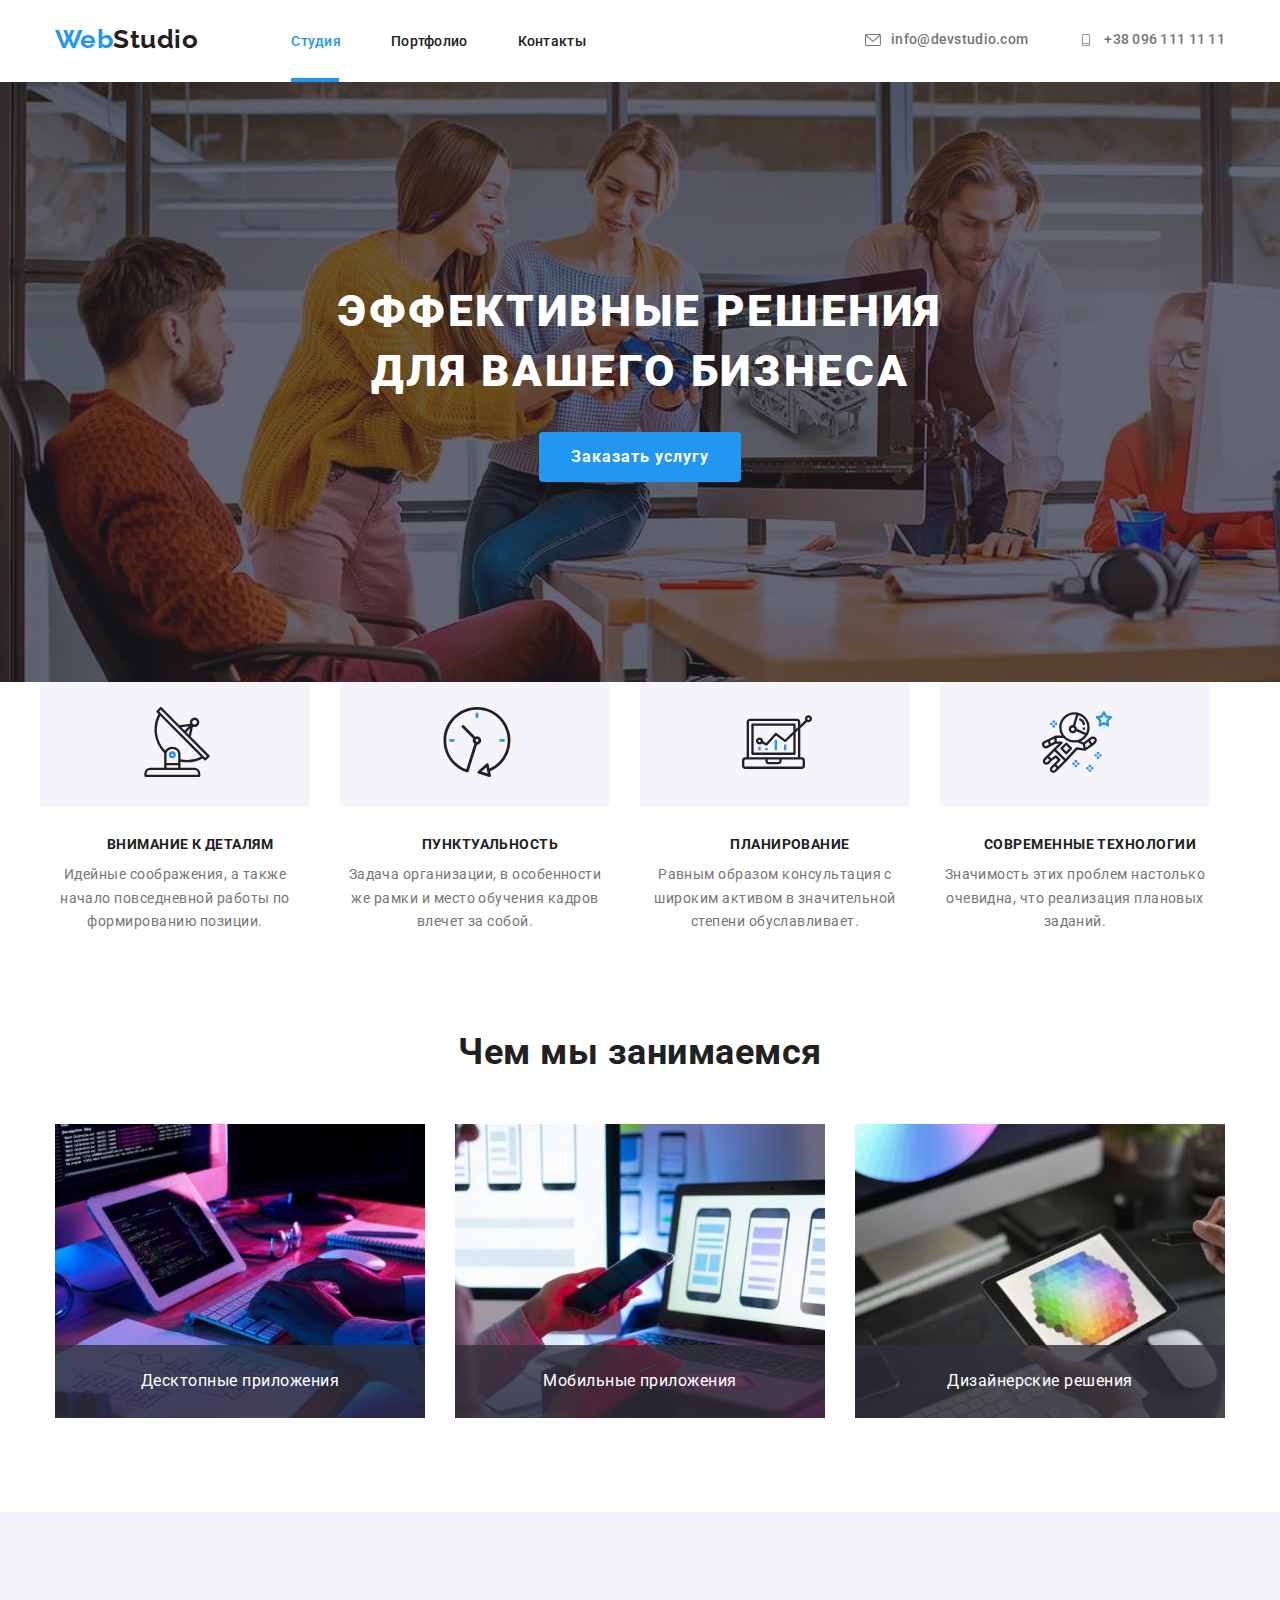
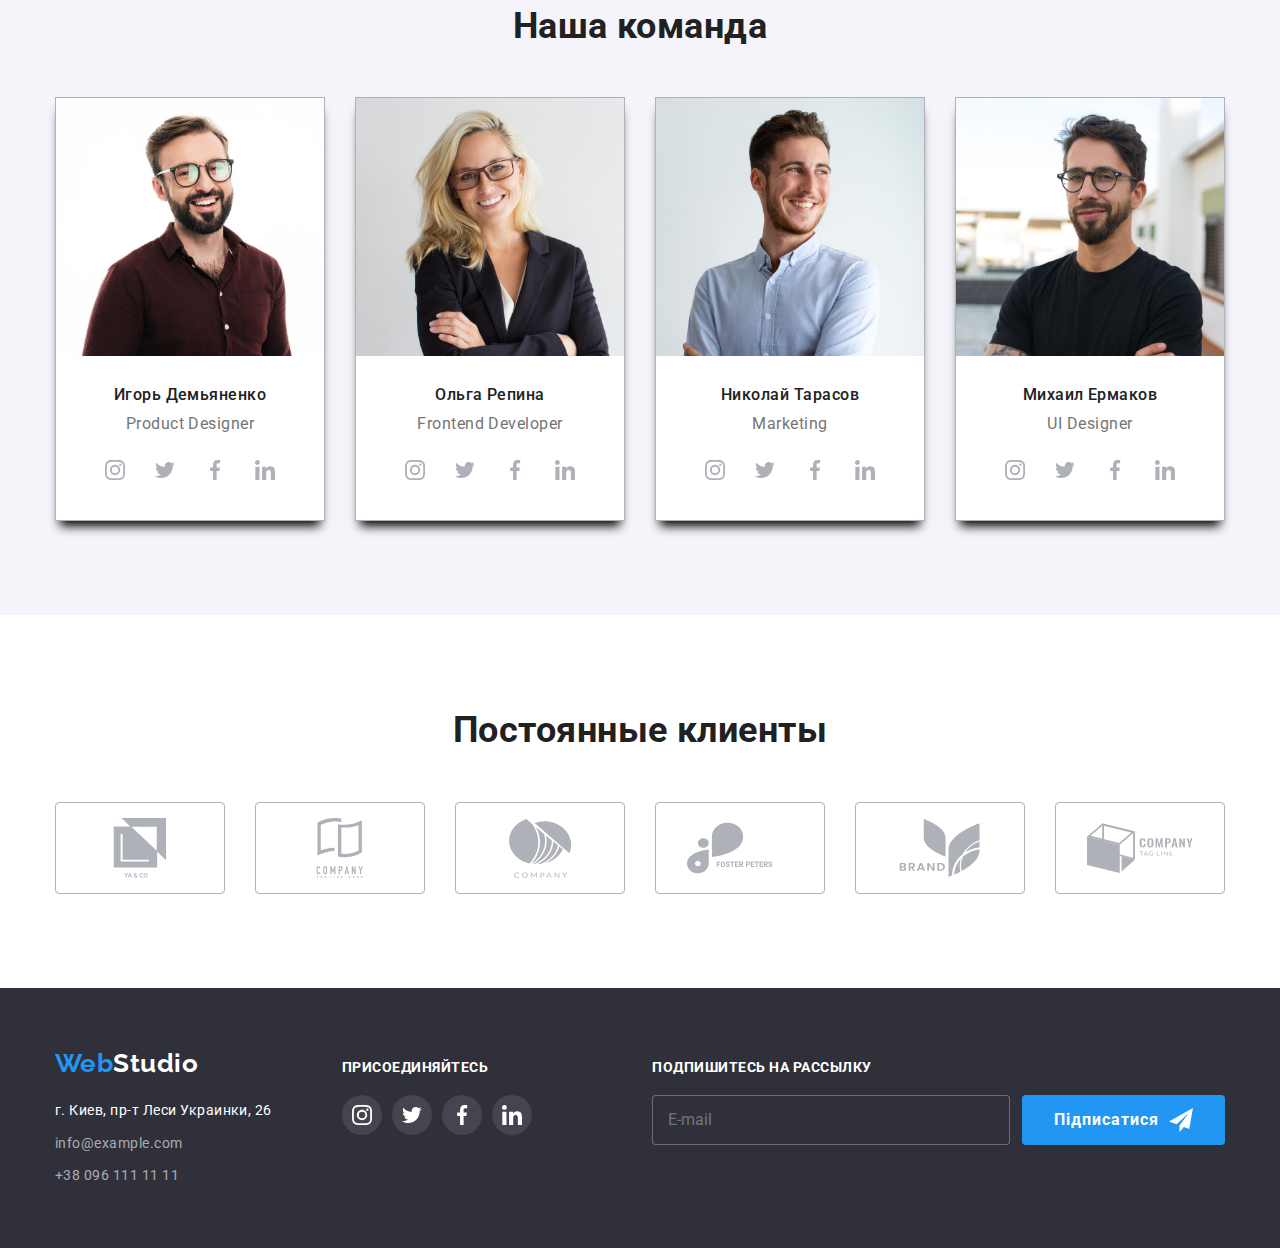
==== index.html @ fed815fc "fix" ====
<!DOCTYPE html>
<html lang="ru">
<head>
    <meta charset="UTF-8">
    <meta http-equiv="X-UA-Compatible" content="IE=edge">
    <meta name="viewport" content="width=device-width, initial-scale=1.0">
    <title>Document</title>
    <link rel="preconnect" href="https://fonts.gstatic.com" crossorigin>
    <link href="https://fonts.googleapis.com/css2?family=Raleway:wght@700&family=Roboto:wght@400;500;700;900&display=swap" rel="stylesheet"/>
    <link rel="stylesheet" href="link rel="preconnect href="https://fonts.googleapis.com">
    <link rel="stylesheet" href="https://cdnjs.cloudflare.com/ajax/libs/modern-normalize/1.1.0/modern-normalize.min.css">
    <link rel="stylesheet" href="./css/main.min.css">
</head>
<body>
 
   <header class="header">
    <div class="container">
<div class="header__nav">
    <nav class="header__main-nav">
        <div class="header__logo">
            <a class="logo" href="./index.html"><span class="web">Web</span>Studio</a>
        </div>   
    
            <ul class="site__nav">
                <li class="site__nav-linc"><a href="./index.html" class="linc curent">Студия</a></li>
                <li class="site__nav-linc"><a href="./portfolio.html" class="linc">Портфолио</a></li>
                <li class="site__nav-linc"><a href="" class="linc">Контакты</a></li>
            </ul>
        
     </nav>
            <ul class="contact">
                 <li class="contact__item"> <a class="contact__link" href="emailto:info@devstudio.com"><svg class="contact__icon" width="16" height="12"><use href="./images/symbol-defs.svg#icon-envelope"> </use></svg>info@devstudio.com </a></li>
                 <li> <a class="contact__link" href="tel:+380961111111"><svg class="contact__icon" width="16" height="12"><use href="./images/symbol-defs.svg#icon-phone"> </use></svg> +38 096 111 11 11</a></li>
                 
            </ul>
        
</div>
</div>
    </header>
 

    <main>
        
            <section class="section__hero">
     <div class="container">

     <div class="hero__block">
        <h1 class="hero__title">Эффективные решения для вашего бизнеса</h1>
        <button data-modal-open class="button-primary" type="button">Заказать услугу</button>
     </div>
     </div>
            </section>
    
    
            <section class="qualities ">
            
         <div class="container">
            <h2 class="visually__hidden">наши качества</h2>
            <ul class="feature">
                <li>
                    <div class="icon__qualitis" ><svg class="qualiti__icon" width="70" height="70"><use href="./images/symbol-defs.svg#icon-antenna" ></use></svg></div>
                    <h3 class="title">Внимание к деталям</h3>
                    <p class="description">Идейные соображения, а также начало повседневной работы по формированию позиции.</p>
                </li>
                <li>
                    <div class="icon__qualitis"><svg class="qualiti__con" width="70" height="70"><use href="./images/symbol-defs.svg#icon-clock" ></use></svg></div>
                    <h3 class="title">Пунктуальность</h3>
                    <p class="description">Задача организации, в особенности же рамки и место обучения кадров влечет за собой.</p>
                </li>
                <li>
                    <div class="icon__qualitis"><svg class="qualiti__con" width="70" height="70"><use href="./images/symbol-defs.svg#icon-diagram" ></use></svg></div>
                    <h3 class="title">Планирование</h3>
                    <p class="description">Равным образом консультация с широким активом в значительной степени обуславливает.</p>
                </li>
                <li>
                    <div class="icon__qualitis"><svg class="qualiti__con" width="70" height="70"><use href="./images/symbol-defs.svg#icon-astronaut" ></use></svg></div>
                    <h3 class="title">Современные технологии</h3>
                    <p class="description">Значимость этих проблем настолько очевидна, что реализация плановых заданий.</p>
                </li>
            </ul>
        </div>
        </section>
     

     
            <section class="section">
        <div class="container">
            <h2 class="section__title">Чем мы занимаемся</h2>
            <ul class="images">
                <li class="img__work">
                    <img src="./images/img1.jpg" alt="ноутбук на столе" width="370">
                    <div class="img__text">
                        <p>Десктопные приложения</p>
                    </div>
                </li>
                <li class="img__work">
                    <img src="./images/img2.jpg" alt="смартфон в руке" width="370">
                    <div class="img__text">
                        <p>Мобильные приложения</p>
                    </div>
                </li>
                <li class="img__work">
                    <img src="./images/img3.jpg" alt="планшет в руке" width="370">
                    <div class="img__text">
                        <p>Дизайнерские решения</p>
                    </div>
                </li>
                
            </ul>
        </div>
        </section>
     
     
        <section class="section-team">
        <div class="container">
        
            <h2 class="section__title">Наша команда</h2>
        
            <ul class="comand">
                <li class="comand-bloc">
                    <img class="comand-teem" src="./images/img4.jpg" alt="команда" width="270">
                <div class="comand-cards">
                    <h3 class="comand-name">Игорь Демьяненко</h3>
                    <p class="profession">Product Designer</p>
                    <ul class="soc-list">
                        <li class="soc-item"><a class="soc-link" href=""><svg class="icons" width="20" height="20"><use href="./images/symbol-defs.svg#icon-instagram"></use></svg></a></li>
                        <li class="soc-item"><a class="soc-link" href=""><svg class="icons"width="20" height="20"><use href="./images/symbol-defs.svg#icon-twitter"></use></svg></a></li>
                        <li class="soc-item"><a class="soc-link" href=""><svg class="icons" width="20" height="20"><use href="./images/symbol-defs.svg#icon-facebook"></use></svg></a></li>
                        <li class="soc-item"><a class="soc-link" href=""><svg class="icons"width="20" height="20"><use href="./images/symbol-defs.svg#icon-linkedin"></use></svg></a></li>
                    </ul>
                </div>
                </li>
                <li class="comand-bloc">
                    <img class="comand-teem" src="./images/img5.jpg" alt="команда" width="270">
                 <div class="comand-cards">
                    <h3 class="comand-name">Ольга Репина</h3>
                    <p class="profession">Frontend Developer</p>
                    <ul class="soc-list">
                        <li class="soc-item"><a class="soc-link" href=""><svg class="icons" width="20" height="20"><use href="./images/symbol-defs.svg#icon-instagram"></use></svg></a></li>
                        <li class="soc-item"><a class="soc-link" href=""><svg class="icons"width="20" height="20"><use href="./images/symbol-defs.svg#icon-twitter"></use></svg></a></li>
                        <li class="soc-item"><a class="soc-link" href=""><svg class="icons" width="20" height="20"><use href="./images/symbol-defs.svg#icon-facebook"></use></svg></a></li>
                        <li class="soc-item"><a class="soc-link" href=""><svg class="icons"width="20" height="20"><use href="./images/symbol-defs.svg#icon-linkedin"></use></svg></a></li>
                    </ul>
                </div>
                </li>
                <li class="comand-bloc">
                    <img class="comand-teem" src="./images/img6.jpg" alt="команда" width="270">
                <div class="comand-cards">
                    <h3 class="comand-name">Николай Тарасов</h3>
                    <p class="profession">Marketing</p>
                    <ul class="soc-list">
                        <li class="soc-item"><a class="soc-link" href=""><svg class="icons" width="20" height="20"><use href="./images/symbol-defs.svg#icon-instagram"></use></svg></a></li>
                        <li class="soc-item"><a class="soc-link" href=""><svg class="icons"width="20" height="20"><use href="./images/symbol-defs.svg#icon-twitter"></use></svg></a></li>
                        <li class="soc-item"><a class="soc-link" href=""><svg class="icons" width="20" height="20"><use href="./images/symbol-defs.svg#icon-facebook"></use></svg></a></li>
                        <li class="soc-item"><a class="soc-link" href=""><svg class="icons"width="20" height="20"><use href="./images/symbol-defs.svg#icon-linkedin"></use></svg></a></li>
                    </ul>
                </div>
                </li>
                <li class="comand-bloc">
                    <img class="comand-teem" src="./images/img7.jpg" alt="команда" width="270">
                    <div class="comand-cards">
                    <h3 class="comand-name">Михаил Ермаков</h3>
                    <p class="profession">UI Designer</p>
                    <ul class="soc-list">
                        <li class="soc-item"><a class="soc-link" href=""><svg class="icons" width="20" height="20"><use href="./images/symbol-defs.svg#icon-instagram"></use></svg></a></li>
                        <li class="soc-item"><a class="soc-link" href=""><svg class="icons"width="20" height="20"><use href="./images/symbol-defs.svg#icon-twitter"></use></svg></a></li>
                        <li class="soc-item"><a class="soc-link" href=""><svg class="icons" width="20" height="20"><use href="./images/symbol-defs.svg#icon-facebook"></use></svg></a></li>
                        <li class="soc-item"><a class="soc-link" href=""><svg class="icons"width="20" height="20"><use href="./images/symbol-defs.svg#icon-linkedin"></use></svg></a></li>
                    </ul>
                </div>
                </li>
            </ul>
           
        </div>
        </section>
        <section class="group-section">
            <div class="container">
            <h2 class="section__title">Постоянные клиенты</h2>
            <ul class="group-list">
                <li class="group-item"><a class="group-link" href=""><svg class="group" width="106" height="60"><use href="./images/symbol-defs.svg#icon-group-1"></use></svg></a></li>
                <li class="group-item"><a class="group-link" href=""><svg class="group" width="106" height="60"><use href="./images/symbol-defs.svg#icon-group-2"></use></svg></a></li>
                <li class="group-item"><a class="group-link" href=""><svg class="group" width="106" height="60"><use href="./images/symbol-defs.svg#icon-group-3"></use></svg></a></li>
                <li class="group-item"><a class="group-link" href=""><svg class="group" width="106" height="60"><use href="./images/symbol-defs.svg#icon-group-4"></use></svg></a></li>
                <li class="group-item"><a class="group-link" href=""><svg class="group" width="106" height="60"><use href="./images/symbol-defs.svg#icon-group-5"></use></svg></a></li>
                <li class="group-item"><a class="group-link" href=""><svg class="group" width="106" height="60"><use href="./images/symbol-defs.svg#icon-group-6"></use></svg></a></li>
            </ul>
            </div>
        </section>
   
    </main>
     
    <footer class="footer">
        <div class="container-futer container">
           <div class="ftr-cont">
            <div class="footer-content">
                <a class="logo-footer" href="./index.html"><span class="web">Web</span>Studio</a>
            </div>
                <address>
                    <ul class="address">
                      <li><a class="location" href="https://bit.ly/3pXMvUd" target="_blank" rel="noopener noreferrer">г. Киев, пр-т
                          Леси Украинки, 26</a> </li>
                      <li><a class="link" href="mailto:info@devstudio.com">info@example.com</a> </li>
                      <li><a class="contact-num" href="tel:+380961111111">+38 096 111 11 11</a> </li>
                    </ul>
                </address>
            </div>
            
        <div class="footer-icons">
            <p class="ftr-title">присоединяйтесь</p>
                <ul class="soc-list-ftr">
                    <li class="soc-item"><a class="soc-link-ftr" href=""><svg class="icons-footer" width="20" height="20"><use href="./images/symbol-defs.svg#icon-instagram"></use></svg></a></li>
                    <li class="soc-item"><a class="soc-link-ftr" href=""><svg class="icons-footer"width="20" height="20"><use href="./images/symbol-defs.svg#icon-twitter"></use></svg></a></li>
                    <li class="soc-item"><a class="soc-link-ftr" href=""><svg class="icons-footer" width="20" height="20"><use href="./images/symbol-defs.svg#icon-facebook"></use></svg></a></li>
                    <li class="soc-item"><a class="soc-link-ftr" href=""><svg class="icons-footer"width="20" height="20"><use href="./images/symbol-defs.svg#icon-linkedin"></use></svg></a></li>
                </ul>
            </div>
            <div class="sub-container">
                <p class="sub-text">Подпишитесь на рассылку</p>
                <form class="subscribe-form">
                  <input 
                    type="email"
                    name="subscribe-email"
                    placeholder="E-mail"
                    class="subscribe-input"
                  />
                  <button type="submit" class="button-primary">
                    Підписатися
                    <svg class="subscribe-icon" width="24" height="24">
                      <use href="./images/symbol-defs.svg#icon-send"></use>
                    </svg>
                  </button>
                </form>
              </div>
        </div>
    </footer>
    
    <div class="backdrop is-hidden" data-modal>
        <div class="modal">
            <button class="button-modal" type="button" data-modal-close ><svg class="close-svg">
                <use href="./images/symbol-defs.svg#icon-close"></use>
            </svg></button>
            <h2 class="modal-title">Оставьте свои данные, мы вам перезвоним</h2>
        <form class="form">
            <div class="form-wrapers">
          <label class="form-label">
            <span class="form-text">Имя</span>

            <span class="form-icon-wrap">
              <input type="text" name="name" class="form-input" />
              <svg class="form-icon" width="18" height="18">
                <use href="./images/symbol-defs.svg#icon-person"></use>
              </svg>
            </span>
          </label>

          <label class="form-label">
            <span class="form-text">Телефон</span>

            <span class="form-icon-wrap">
              <input type="tel" name="tel" class="form-input" />
              <svg class="form-icon" width="18" height="18">
                <use href="./images/symbol-defs.svg#icon-phone-black"></use>
              </svg>
            </span>
          </label>

          <label class="form-label">
            <span class="form-text">Почта</span>

            <span class="form-icon-wrap">
              <input type="email" name="mail" class="form-input" />
              <svg class="form-icon" width="18" height="18">
                <use href="./images/symbol-defs.svg#icon-email-black"></use>
              </svg>
            </span>
          </label>

          <label class="form-label">
            <span class="form-text">Комментарий</span>
            <textarea
              name="coment"
              id="coment"
              rows="10"
              class="form-input form-textarea"
              placeholder="Введите текст"
            ></textarea>
          </label>
        </div>
          
            <label class="form-label-checkbox">
             <input type="checkbox" class="visually__hidden form-check-input"/>
           <span class="form-checkbox">
             <svg class="form-checkbox-icon" width="13" height="10">
             <use href="./images/symbol-defs.svg#icon-check"></use>
           </svg></span>
           <span class="check-text">Соглашаюсь с рассылкой и принимаю <a class="form-link" href="">Условия договора</a></span>
         </label>
          
 

          <button type="submit" class="button-primary">
            Отправить
          </button>
        </form>
        </div>
     </div>

    <script src="./js/modal.js"></script>
</body>

</html>
---- css/main.min.css ----
:root{--primary-text-color: #212121;--title-text-color: #757575;--accent-color: #2196F3;--hero-title-color: #ffffff;--background-hero-color: #2F303A;--transition: 250ms cubic-bezier(0.4, 0, 0.2, 1);--from-modal-color: rgba(33, 150, 243, 1)}.visually__hidden{position:absolute;width:1px;height:1px;margin:-1px;border:0;padding:0;white-space:normal;clip-path:inset(100%);clip:rect(0 0 0 0);overflow:hidden}h1,h2,h3,h4,p,ul{margin:0px;padding-left:0px}ul{list-style:none}a{text-decoration:none}img{display:block;max-width:100%;height:auto}.p{font-size:16px;line-height:1.9}.container{width:100%;padding-left:15px;padding-right:15px;margin:0 auto}@media screen and (min-width: 480px){.container{width:480px}}@media screen and (min-width: 768px){.container{width:768px}}@media screen and (min-width: 1200px){.container{width:1200px}}body{background-color:var(--hero-title-color);color:var(--title-text-color);font-family:"Roboto",sans-serif;font-style:normal;font-weight:400;letter-spacing:0.03em}.section{padding-bottom:60px;padding-top:60px}@media (min-width: 1200px){.section{padding-bottom:94px;padding-top:94px}}.section__title{text-align:center;margin-left:auto;margin-right:auto;margin-bottom:50px;color:var(--primary-text-color);font-weight:700;font-size:36px;line-height:1.16;text-align:center}.button{cursor:pointer;color:var(--primary-text-color);background-color:var(--accent-color);font-family:"Roboto",sans-serif;font-style:normal}.button-primary{margin-left:auto;margin-right:auto;display:flex;align-items:center;justify-content:center;border-radius:4px;padding:10px 32px;border:none;min-width:200px;color:var(--hero-title-color);background-color:var(--accent-color);cursor:pointer;font-family:inherit;font-style:normal;font-weight:700;font-size:16px;line-height:1.9;letter-spacing:0.06em;transition:background-color,var(--transition)}.button-primary:hover,.button-primary:focus{background-color:#188CE8}.btn-portfolio{cursor:pointer;font-family:inherit;font-style:normal;font-weight:500;font-size:16px;line-height:1.6;padding:6px 22px;transition-property:color, background-color, box-shadow;transition-duration:250ms;transition-timing-function:cubic-bezier(0.4, 0, 0.2, 1)}.btn-portfolio:hover,.btn-portfolio:focus{color:var(--hero-title-color);background-color:var(--accent-color);box-shadow:0px 3px 1px rgba(0,0,0,0.1),0px 1px 2px rgba(0,0,0,0.08),0px 2px 2px rgba(0,0,0,0.12);border-radius:4px}.modal{max-width:528px;min-height:581px;width:100%;left:50%;top:50%;position:absolute;background-color:var(--hero-title-color);transform:translate(-50%, -50%);transition:transform 500ms linear;border-radius:4px;box-shadow:rgba(0,0,0,0.1)}.backdrop.is-hidden .modal{transform:translate(-50%, -50%) scale(0) rotate(45deg)}.button-modal{position:absolute;right:8px;top:8px;border-radius:50% 50%;border-color:rgba(0,0,0,0.1);background-color:transparent;display:flex;align-items:center;justify-content:center;width:30px;height:30px;transition:fill var(--transition);cursor:pointer}.modal-title{text-align:center;color:var(--primary-text-color);font-weight:700;font-size:20px;line-height:1.15;text-align:center;letter-spacing:0.03em;margin-left:40px;margin-right:40px;margin-bottom:12px;padding-top:40px}.backdrop{width:100%;height:100%;position:fixed;background-color:rgba(0,0,0,0.2);z-index:999;opacity:1;top:0;left:0;transition:opacity 500ms linear,visibility 500ms linear}.is-hidden{opacity:0;visibility:hidden;pointer-events:none}.close-svg{width:18px;height:18px;cursor:pointer;transition:fill var(--transition)}.button-modal:hover .close-svg,.button-modal:focus .close-svg{fill:var(--accent-color)}.header__nav{display:none}@media screen and (min-width: 768px){.header__nav{display:flex;justify-content:space-between}}.header__main-nav,.header__logo{display:flex}.web{color:var(--accent-color);font-family:Raleway, sans-serif;font-weight:700;font-size:26px;line-height:1.19;margin-top:24px}.logo{margin-right:93px;padding-top:24px;padding-bottom:25px;color:var(--primary-text-color);font-family:Raleway, sans-serif;font-weight:700;font-size:26px;line-height:1.19;transition:color,var(--transition)}.logo:hover{color:var(--accent-color)}.site__nav .linc{color:var(--primary-text-color);font-weight:500;font-size:14px;line-height:1.14;letter-spacing:0.02em;transition:color,var(--transition)}.site__nav .linc:hover,.site__nav .linc:focus{color:var(--accent-color)}.site__nav{display:flex;padding:0}.site__nav-linc{margin-right:50px;padding-bottom:32px;padding-top:32px;position:relative}.site__nav .linc.curent{color:var(--accent-color)}.link{margin-bottom:9px;display:block;transition:color,var(--transition)}.linc.portfolio::after{content:"";display:block;position:absolute;background-color:var(--accent-color);width:78px;height:4px;margin-top:28px}.linc.curent::after{content:"";display:block;position:absolute;background-color:var(--accent-color);width:48px;height:4px;margin-top:28px}.contact{display:flex;padding-top:32px;padding-bottom:32px}.contact__item{margin-right:50px}.contact__icon{margin-right:10px;fill:var(--title-text-color);transition:fill,var(--transition)}.contact__link:hover .contact__icon{fill:var(--accent-color)}.contact__link:focus .contact__icon{fill:var(--accent-color)}.contact__link{display:flex;align-items:center;color:var(--title-text-color);font-weight:500;font-size:14px;line-height:1.14;letter-spacing:0.02em;transition:color,var(--transition)}.contact__link:hover,.contact__link:focus{color:var(--accent-color)}.contact-num{display:block;transition:color,var(--transition)}.link,.contact-num{color:rgba(255,255,255,0.6);font-style:normal}.link:hover,.contact-num:hover{color:var(--accent-color)}.link:focus,.contact-num:focus{color:var(--accent-color)}address{font-size:14px;line-height:1.7}.location{margin-bottom:9px;display:block;color:var(--hero-title-color);font-family:"Roboto",sans-serif;font-style:normal}footer{background-color:var(--background-hero-color);padding-top:60px;padding-bottom:60px;margin:0 auto}.logo-footer{color:var(--hero-title-color);font-family:Raleway, sans-serif;font-weight:700;font-size:26px;line-height:1.19}.icons-footer{fill:var(--hero-title-color)}.footer-content{display:block;padding-bottom:20px}.ftr-title{text-transform:uppercase;font-weight:700;color:var(--hero-title-color);font-size:14px;text-align:initial}.footer-icons{text-align:center}.ftr-cont{margin-right:70px}.container-futer{display:flex;align-items:baseline}.soc-list-ftr{display:flex;justify-self:auto;justify-content:center;align-items:center;padding-top:20px}.soc-item:not(:last-child){margin-right:10px}.soc-link-ftr{width:40px;height:40px;display:flex;justify-self:auto;justify-content:center;align-items:center;border-radius:50% 50%;background-color:rgba(255,255,255,0.1);transition:background-color,var(--transition)}.soc-link-ftr:hover,.soc-link-ftr:focus{background-color:#2196F3}.address{display:contents}.icons-footer{fill:var(--hero-title-color);transition:fill,var(--transition)}.icons-footer:hover{fill:var(--hero-title-color)}.soc-link-ftr:hover .icons-footer,.soc-link-ftr:focus .icons-footer{fill:var(--hero-title-color)}.portfolio-wraper{position:relative;overflow:hidden}.portfolio-text{position:absolute;top:0;left:0;width:100%;height:100%;color:var(--hero-title-color);background-color:rgba(33,150,243,0.9);transform:translateY(100%);transition:transform var(--transition);padding:63px 24px;font-size:18px;line-height:1.7;letter-spacing:0.06em}.portfolio-link:hover .portfolio-text,.portfolio-link:focus .portfolio-text{transform:translateY(0)}.header__portfolio{border-bottom:solid #ECECEC}.img-portfolio{display:block}.card-text{padding:20px 24px;border:1px solid #ECECEC}.title-portfolio{margin-bottom:4px;color:var(--primary-text-color);font-weight:700;font-size:18px;line-height:2;letter-spacing:0.06em}.portfolio-link{display:block;transition:box-shadow var(--transition)}.portfolio-link:hover,.portfolio-link:focus{box-shadow:0px 1px 1px rgba(0,0,0,0.12),0px 4px 4px rgba(0,0,0,0.06),1px 4px 6px rgba(0,0,0,0.16)}.title-work{line-height:1.9;color:var(--title-text-color);font-family:Roboto, sans-serif;font-style:normal;font-weight:400;letter-spacing:0.03em}.section-filters{padding-top:100px;padding-bottom:94px}.ftr-content{flex-basis:calc((100% - 90px) / 3);margin-left:30px;margin-bottom:30px}.filters-content{display:flex;flex-wrap:wrap;padding-left:0;margin-right:-30px;margin-right:-30px}.filters{display:flex;justify-content:center;margin-bottom:56px}.filters>li:not(:last-child){margin-right:6px}.group-list{display:flex;justify-self:auto;align-items:center;justify-content:center;padding-left:0px}.group-link{width:170px;height:92px;display:flex;border:1px solid #AFB1B8;border-radius:4px;align-items:center;justify-content:center;fill:#AFB1B8;transition:fill,var(--transition)}.group-link:hover,.group-link:focus{border-color:var(--accent-color);fill:var(--accent-color)}.group{width:106px;height:60px}.group-item:not(:last-child){margin-right:30px}.group-section{padding-top:95px;padding-bottom:94px}.sub-container{display:block;align-items:center;justify-content:center;margin-left:auto}.subscribe-icon{text-align:center;margin-left:10px;fill:var(--hero-title-color)}.subscribe-form{display:flex;align-items:center}.sub-text{text-transform:uppercase;font-weight:700;color:#ffffff;font-size:14px;margin-bottom:20px}.subscribe-input{padding-left:15px;padding-bottom:15px;padding-top:15px;width:358px;margin-right:12px;background-color:var(--background-hero-color);border:1px solid rgba(255,255,255,0.3);border-radius:4px;color:var(--hero-title-color)}.form-wrapers{margin-bottom:20px}.form{display:flex;flex-direction:column;margin-left:40px;margin-right:40px}.form-label-checkbox{display:flex;align-items:center;justify-content:center;margin-bottom:10px;font-size:14px;margin-bottom:30px}.form-label{display:flex;flex-direction:column;font-size:12px;line-height:1.16;letter-spacing:0.01em}.form-label:not(:last-child){margin-bottom:10px}.form-link{color:var(--accent-color);border-bottom:1px solid var(--accent-color)}.form-input{padding:12px;width:100%;border:1px solid var(--title-text-color);border-radius:4px;height:40px;transition:fill var(--transition)}.form-input:hover,.form-input:focus{border:1px solid var(--from-modal-color)}.form-text{margin-bottom:5px}.check-text{font-size:14px}.form-textarea{height:120px;resize:none}.form-textarea::placeholder{color:rgba(117,117,117,0.5)}.form-icon-wrap{position:relative}.form-checkbox{width:16px;height:15px;border:1px solid var(--title-text-color);margin-right:10px;display:flex;justify-content:center;align-items:center;border-radius:4px}.form-check-input:hover+.form-checkbox,.form-check-input:focus+.form-checkbox{border:1px solid var(--from-modal-color)}.form-check-input:checked+.form-checkbox{background-color:var(--from-modal-color);border:1px solid var(--from-modal-color)}.form-icon-wrap .form-input{padding-left:40px}.form-icon{position:absolute;left:10px;top:50%;transform:translateY(-50%);fill:#212121;transition:fill var(--transition)}.form-input:hover+.form-icon,.form-input:focus+.form-icon{fill:var(--from-modal-color)}.soc-list{display:flex;justify-self:auto;justify-content:center;align-items:center;padding:0px;padding:0px 0px 30px 0px;margin-top:16px}.soc-item:not(:last-child){margin-right:10px}.soc-link{width:40px;height:40px;display:flex;justify-self:auto;justify-content:center;align-items:center;border-radius:50% 50%;transition:background-color,var(--transition)}.soc-link:hover,.soc-link:focus{background-color:#2196F3}.icons{fill:#AFB1B8;transition:fill,var(--transition)}.icons:hover{fill:var(--hero-title-color)}.soc-link:hover .icons,.soc-link:focus .icons{fill:var(--hero-title-color)}.section-team{padding-top:94px;padding-bottom:94px;background-color:#F5F4FA;margin:0 auto}.comand-cards{padding-top:30px;background-color:#ffffff}.comand-bloc{border:1px solid #AFB1B8;box-shadow:0px 10px 10px -5px #000}.comand-bloc:not(:last-child){margin-right:30px}@media (min-width: 1200px){.comand{display:flex;justify-content:flex-start;padding:0}}.comand-name,.profession{text-align:center}.section__hero{padding-top:118px;padding-bottom:118px;background-color:var(--background-hero-color);background-image:linear-gradient(rgba(47,48,58,0.4), rgba(47,48,58,0.4)),url(../images/herofon-sm.jpg);background-repeat:no-repeat;background-size:cover}@media (min-width: 1200px){.section__hero{padding-top:200px;padding-bottom:200px;max-width:1600рх;margin:0 auto;background-image:linear-gradient(rgba(47,48,58,0.4), rgba(47,48,58,0.4)),url(../images/herofon.jpg)}}.hero__block{display:flow-root}.hero__title{display:block;margin-right:auto;margin-left:auto;max-width:360px;margin-bottom:30px;color:var(--hero-title-color);font-weight:900;font-size:26px;line-height:1.36;text-align:center;letter-spacing:0.06em;text-transform:uppercase}@media (min-width: 1200px){.hero__title{max-width:696px;font-size:44px}}.images{display:flex;justify-content:flex-start;padding:0;flex-wrap:wrap;margin-top:-30px;margin-left:-30px}.img__work{position:relative;flex-basis:calc(100% / 3 - 30px);margin-top:30px;margin-left:30px}.img__text{position:absolute;background-color:rgba(47,48,58,0.8);color:var(--hero-title-color);width:100%;text-align:center;padding-top:27px;padding-bottom:27px;bottom:0;left:0}.icon__qualitis{padding:25px 102px;background-color:#F5F4FA;max-width:270px;margin-bottom:30px;border-radius:4px}.title{margin-bottom:10px;color:var(--primary-text-color);font-weight:700;font-size:14px;line-height:1.14;text-transform:uppercase}.description{margin-right:30px;width:270px;height:75px;font-size:14px;line-height:1.7}.description:last-child{margin-right:0 px}@media (min-width: 768px){.feature{display:flex;justify-content:center}}@media (min-width: 480px){.feature{text-align:center}}.feature .title{color:var(--primary-text-color)}.comand-teem{display:block}.comand-name{margin-bottom:10px;color:var(--primary-text-color);font-weight:500;font-size:16px;line-height:1.18}.profession{font-size:16px;line-height:1.18}
/*# sourceMappingURL=main.min.css.map */
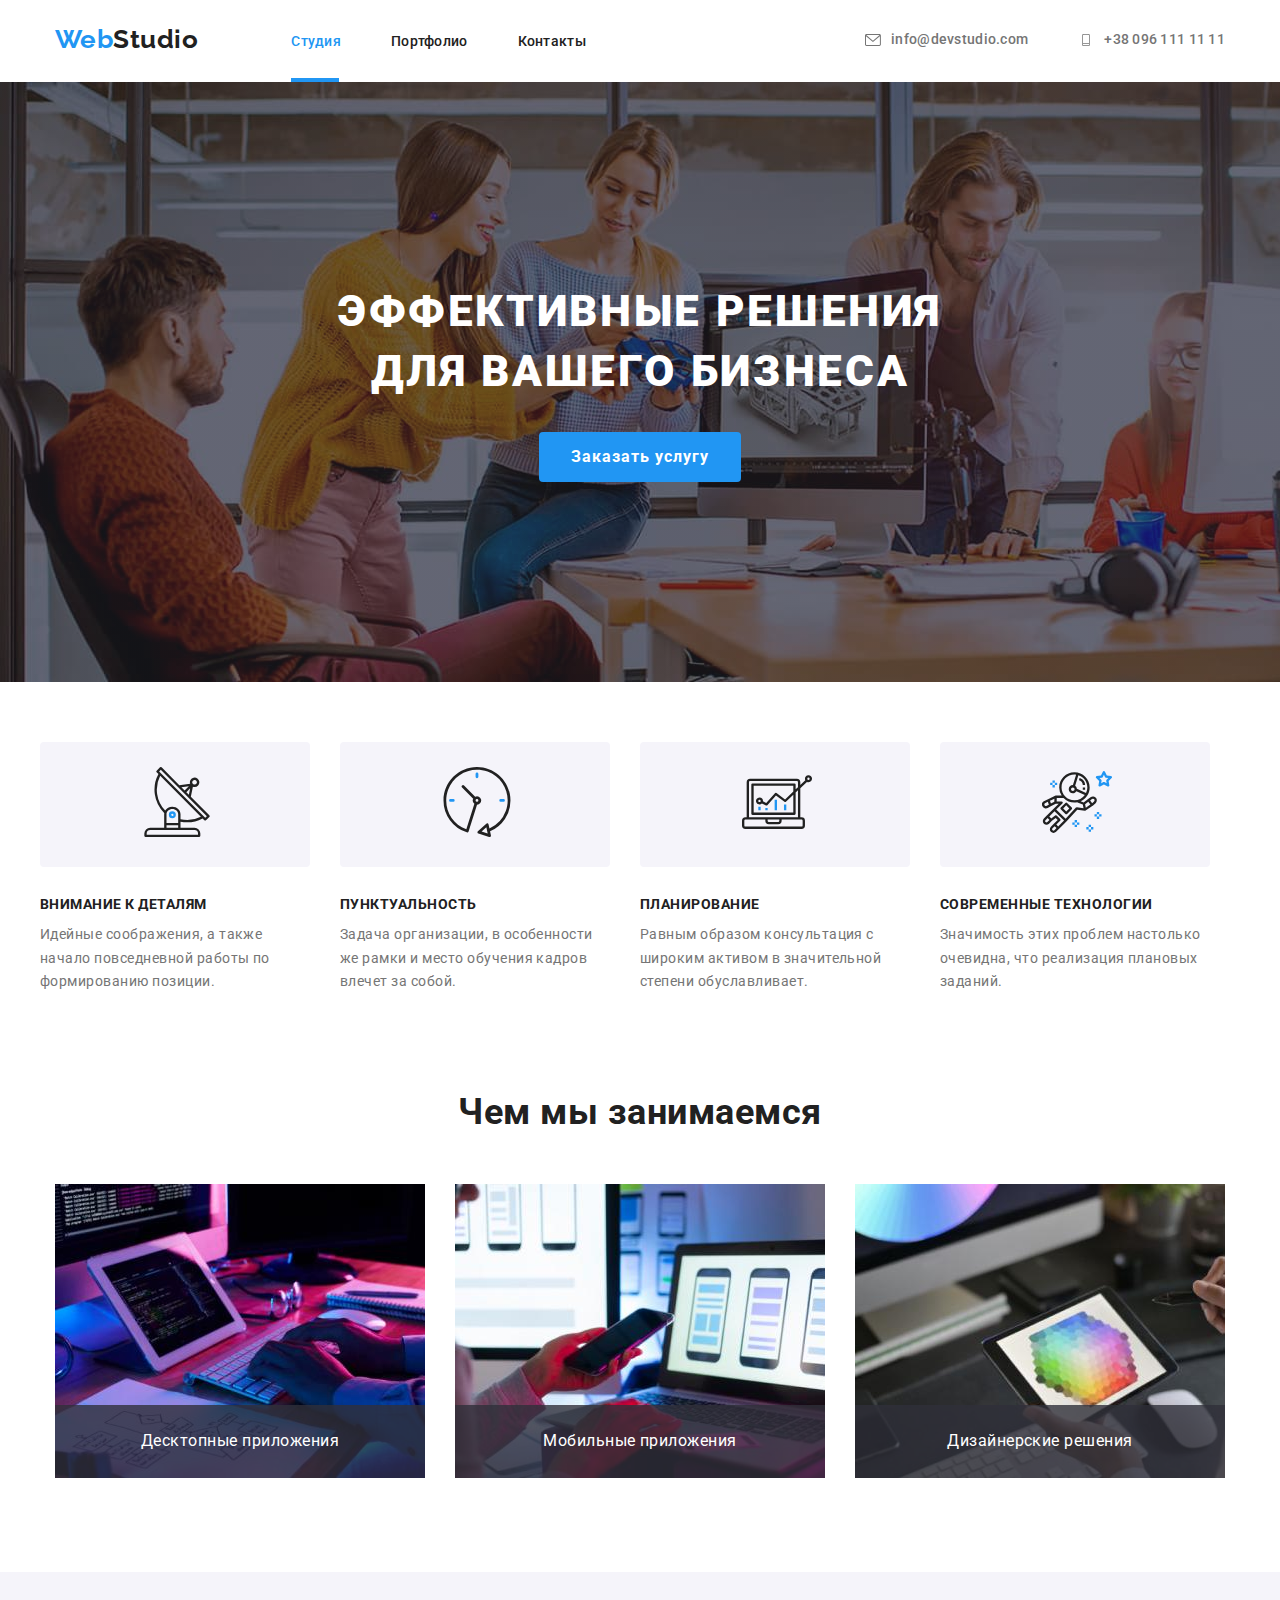
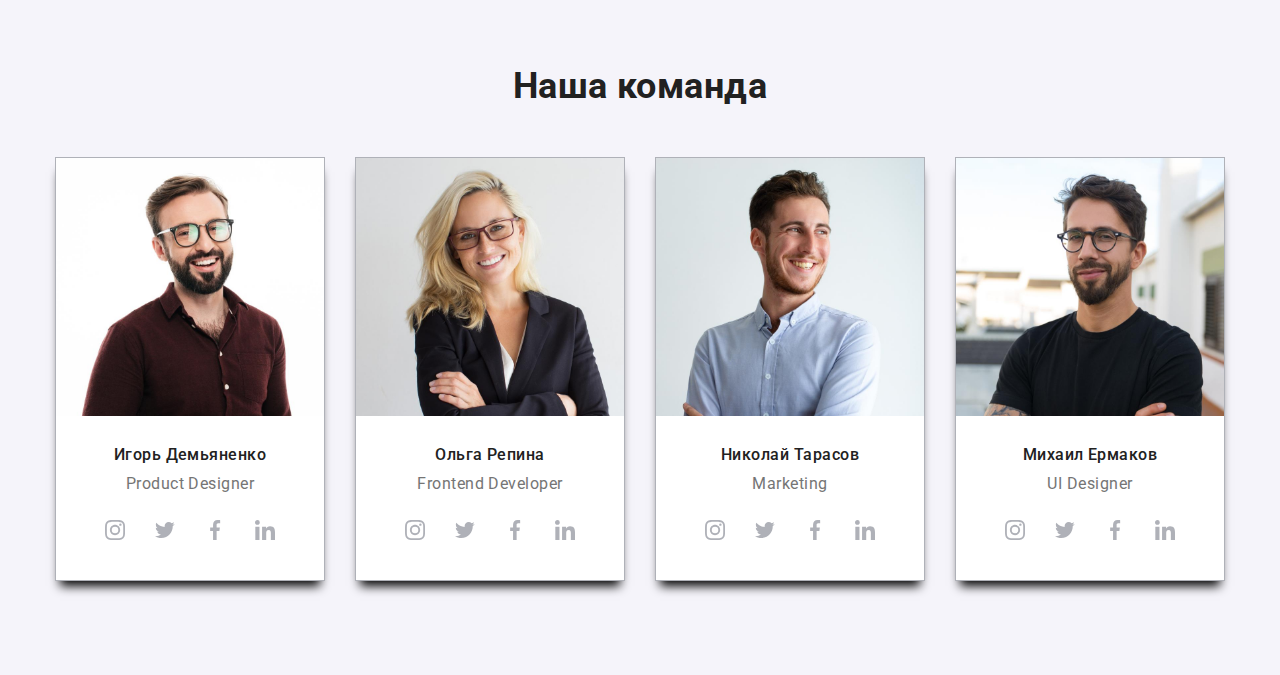
==== commit 26273415: "fix2" ====
--- a/index.html
+++ b/index.html
@@ -173,7 +173,7 @@
            
         </div>
         </section>
-        <section class="group-section">
+        <!-- <section class="group-section">
             <div class="container">
             <h2 class="section__title">Постоянные клиенты</h2>
             <ul class="group-list">
@@ -185,11 +185,11 @@
                 <li class="group-item"><a class="group-link" href=""><svg class="group" width="106" height="60"><use href="./images/symbol-defs.svg#icon-group-6"></use></svg></a></li>
             </ul>
             </div>
-        </section>
+        </section> -->
    
     </main>
      
-    <footer class="footer">
+    <!-- <footer class="footer">
         <div class="container-futer container">
            <div class="ftr-cont">
             <div class="footer-content">
@@ -232,7 +232,7 @@
                 </form>
               </div>
         </div>
-    </footer>
+    </footer> -->
     
     <div class="backdrop is-hidden" data-modal>
         <div class="modal">
--- a/css/main.min.css
+++ b/css/main.min.css
@@ -1,2 +1,2 @@
-:root{--primary-text-color: #212121;--title-text-color: #757575;--accent-color: #2196F3;--hero-title-color: #ffffff;--background-hero-color: #2F303A;--transition: 250ms cubic-bezier(0.4, 0, 0.2, 1);--from-modal-color: rgba(33, 150, 243, 1)}.visually__hidden{position:absolute;width:1px;height:1px;margin:-1px;border:0;padding:0;white-space:normal;clip-path:inset(100%);clip:rect(0 0 0 0);overflow:hidden}h1,h2,h3,h4,p,ul{margin:0px;padding-left:0px}ul{list-style:none}a{text-decoration:none}img{display:block;max-width:100%;height:auto}.p{font-size:16px;line-height:1.9}.container{width:100%;padding-left:15px;padding-right:15px;margin:0 auto}@media screen and (min-width: 480px){.container{width:480px}}@media screen and (min-width: 768px){.container{width:768px}}@media screen and (min-width: 1200px){.container{width:1200px}}body{background-color:var(--hero-title-color);color:var(--title-text-color);font-family:"Roboto",sans-serif;font-style:normal;font-weight:400;letter-spacing:0.03em}.section{padding-bottom:60px;padding-top:60px}@media (min-width: 1200px){.section{padding-bottom:94px;padding-top:94px}}.section__title{text-align:center;margin-left:auto;margin-right:auto;margin-bottom:50px;color:var(--primary-text-color);font-weight:700;font-size:36px;line-height:1.16;text-align:center}.button{cursor:pointer;color:var(--primary-text-color);background-color:var(--accent-color);font-family:"Roboto",sans-serif;font-style:normal}.button-primary{margin-left:auto;margin-right:auto;display:flex;align-items:center;justify-content:center;border-radius:4px;padding:10px 32px;border:none;min-width:200px;color:var(--hero-title-color);background-color:var(--accent-color);cursor:pointer;font-family:inherit;font-style:normal;font-weight:700;font-size:16px;line-height:1.9;letter-spacing:0.06em;transition:background-color,var(--transition)}.button-primary:hover,.button-primary:focus{background-color:#188CE8}.btn-portfolio{cursor:pointer;font-family:inherit;font-style:normal;font-weight:500;font-size:16px;line-height:1.6;padding:6px 22px;transition-property:color, background-color, box-shadow;transition-duration:250ms;transition-timing-function:cubic-bezier(0.4, 0, 0.2, 1)}.btn-portfolio:hover,.btn-portfolio:focus{color:var(--hero-title-color);background-color:var(--accent-color);box-shadow:0px 3px 1px rgba(0,0,0,0.1),0px 1px 2px rgba(0,0,0,0.08),0px 2px 2px rgba(0,0,0,0.12);border-radius:4px}.modal{max-width:528px;min-height:581px;width:100%;left:50%;top:50%;position:absolute;background-color:var(--hero-title-color);transform:translate(-50%, -50%);transition:transform 500ms linear;border-radius:4px;box-shadow:rgba(0,0,0,0.1)}.backdrop.is-hidden .modal{transform:translate(-50%, -50%) scale(0) rotate(45deg)}.button-modal{position:absolute;right:8px;top:8px;border-radius:50% 50%;border-color:rgba(0,0,0,0.1);background-color:transparent;display:flex;align-items:center;justify-content:center;width:30px;height:30px;transition:fill var(--transition);cursor:pointer}.modal-title{text-align:center;color:var(--primary-text-color);font-weight:700;font-size:20px;line-height:1.15;text-align:center;letter-spacing:0.03em;margin-left:40px;margin-right:40px;margin-bottom:12px;padding-top:40px}.backdrop{width:100%;height:100%;position:fixed;background-color:rgba(0,0,0,0.2);z-index:999;opacity:1;top:0;left:0;transition:opacity 500ms linear,visibility 500ms linear}.is-hidden{opacity:0;visibility:hidden;pointer-events:none}.close-svg{width:18px;height:18px;cursor:pointer;transition:fill var(--transition)}.button-modal:hover .close-svg,.button-modal:focus .close-svg{fill:var(--accent-color)}.header__nav{display:none}@media screen and (min-width: 768px){.header__nav{display:flex;justify-content:space-between}}.header__main-nav,.header__logo{display:flex}.web{color:var(--accent-color);font-family:Raleway, sans-serif;font-weight:700;font-size:26px;line-height:1.19;margin-top:24px}.logo{margin-right:93px;padding-top:24px;padding-bottom:25px;color:var(--primary-text-color);font-family:Raleway, sans-serif;font-weight:700;font-size:26px;line-height:1.19;transition:color,var(--transition)}.logo:hover{color:var(--accent-color)}.site__nav .linc{color:var(--primary-text-color);font-weight:500;font-size:14px;line-height:1.14;letter-spacing:0.02em;transition:color,var(--transition)}.site__nav .linc:hover,.site__nav .linc:focus{color:var(--accent-color)}.site__nav{display:flex;padding:0}.site__nav-linc{margin-right:50px;padding-bottom:32px;padding-top:32px;position:relative}.site__nav .linc.curent{color:var(--accent-color)}.link{margin-bottom:9px;display:block;transition:color,var(--transition)}.linc.portfolio::after{content:"";display:block;position:absolute;background-color:var(--accent-color);width:78px;height:4px;margin-top:28px}.linc.curent::after{content:"";display:block;position:absolute;background-color:var(--accent-color);width:48px;height:4px;margin-top:28px}.contact{display:flex;padding-top:32px;padding-bottom:32px}.contact__item{margin-right:50px}.contact__icon{margin-right:10px;fill:var(--title-text-color);transition:fill,var(--transition)}.contact__link:hover .contact__icon{fill:var(--accent-color)}.contact__link:focus .contact__icon{fill:var(--accent-color)}.contact__link{display:flex;align-items:center;color:var(--title-text-color);font-weight:500;font-size:14px;line-height:1.14;letter-spacing:0.02em;transition:color,var(--transition)}.contact__link:hover,.contact__link:focus{color:var(--accent-color)}.contact-num{display:block;transition:color,var(--transition)}.link,.contact-num{color:rgba(255,255,255,0.6);font-style:normal}.link:hover,.contact-num:hover{color:var(--accent-color)}.link:focus,.contact-num:focus{color:var(--accent-color)}address{font-size:14px;line-height:1.7}.location{margin-bottom:9px;display:block;color:var(--hero-title-color);font-family:"Roboto",sans-serif;font-style:normal}footer{background-color:var(--background-hero-color);padding-top:60px;padding-bottom:60px;margin:0 auto}.logo-footer{color:var(--hero-title-color);font-family:Raleway, sans-serif;font-weight:700;font-size:26px;line-height:1.19}.icons-footer{fill:var(--hero-title-color)}.footer-content{display:block;padding-bottom:20px}.ftr-title{text-transform:uppercase;font-weight:700;color:var(--hero-title-color);font-size:14px;text-align:initial}.footer-icons{text-align:center}.ftr-cont{margin-right:70px}.container-futer{display:flex;align-items:baseline}.soc-list-ftr{display:flex;justify-self:auto;justify-content:center;align-items:center;padding-top:20px}.soc-item:not(:last-child){margin-right:10px}.soc-link-ftr{width:40px;height:40px;display:flex;justify-self:auto;justify-content:center;align-items:center;border-radius:50% 50%;background-color:rgba(255,255,255,0.1);transition:background-color,var(--transition)}.soc-link-ftr:hover,.soc-link-ftr:focus{background-color:#2196F3}.address{display:contents}.icons-footer{fill:var(--hero-title-color);transition:fill,var(--transition)}.icons-footer:hover{fill:var(--hero-title-color)}.soc-link-ftr:hover .icons-footer,.soc-link-ftr:focus .icons-footer{fill:var(--hero-title-color)}.portfolio-wraper{position:relative;overflow:hidden}.portfolio-text{position:absolute;top:0;left:0;width:100%;height:100%;color:var(--hero-title-color);background-color:rgba(33,150,243,0.9);transform:translateY(100%);transition:transform var(--transition);padding:63px 24px;font-size:18px;line-height:1.7;letter-spacing:0.06em}.portfolio-link:hover .portfolio-text,.portfolio-link:focus .portfolio-text{transform:translateY(0)}.header__portfolio{border-bottom:solid #ECECEC}.img-portfolio{display:block}.card-text{padding:20px 24px;border:1px solid #ECECEC}.title-portfolio{margin-bottom:4px;color:var(--primary-text-color);font-weight:700;font-size:18px;line-height:2;letter-spacing:0.06em}.portfolio-link{display:block;transition:box-shadow var(--transition)}.portfolio-link:hover,.portfolio-link:focus{box-shadow:0px 1px 1px rgba(0,0,0,0.12),0px 4px 4px rgba(0,0,0,0.06),1px 4px 6px rgba(0,0,0,0.16)}.title-work{line-height:1.9;color:var(--title-text-color);font-family:Roboto, sans-serif;font-style:normal;font-weight:400;letter-spacing:0.03em}.section-filters{padding-top:100px;padding-bottom:94px}.ftr-content{flex-basis:calc((100% - 90px) / 3);margin-left:30px;margin-bottom:30px}.filters-content{display:flex;flex-wrap:wrap;padding-left:0;margin-right:-30px;margin-right:-30px}.filters{display:flex;justify-content:center;margin-bottom:56px}.filters>li:not(:last-child){margin-right:6px}.group-list{display:flex;justify-self:auto;align-items:center;justify-content:center;padding-left:0px}.group-link{width:170px;height:92px;display:flex;border:1px solid #AFB1B8;border-radius:4px;align-items:center;justify-content:center;fill:#AFB1B8;transition:fill,var(--transition)}.group-link:hover,.group-link:focus{border-color:var(--accent-color);fill:var(--accent-color)}.group{width:106px;height:60px}.group-item:not(:last-child){margin-right:30px}.group-section{padding-top:95px;padding-bottom:94px}.sub-container{display:block;align-items:center;justify-content:center;margin-left:auto}.subscribe-icon{text-align:center;margin-left:10px;fill:var(--hero-title-color)}.subscribe-form{display:flex;align-items:center}.sub-text{text-transform:uppercase;font-weight:700;color:#ffffff;font-size:14px;margin-bottom:20px}.subscribe-input{padding-left:15px;padding-bottom:15px;padding-top:15px;width:358px;margin-right:12px;background-color:var(--background-hero-color);border:1px solid rgba(255,255,255,0.3);border-radius:4px;color:var(--hero-title-color)}.form-wrapers{margin-bottom:20px}.form{display:flex;flex-direction:column;margin-left:40px;margin-right:40px}.form-label-checkbox{display:flex;align-items:center;justify-content:center;margin-bottom:10px;font-size:14px;margin-bottom:30px}.form-label{display:flex;flex-direction:column;font-size:12px;line-height:1.16;letter-spacing:0.01em}.form-label:not(:last-child){margin-bottom:10px}.form-link{color:var(--accent-color);border-bottom:1px solid var(--accent-color)}.form-input{padding:12px;width:100%;border:1px solid var(--title-text-color);border-radius:4px;height:40px;transition:fill var(--transition)}.form-input:hover,.form-input:focus{border:1px solid var(--from-modal-color)}.form-text{margin-bottom:5px}.check-text{font-size:14px}.form-textarea{height:120px;resize:none}.form-textarea::placeholder{color:rgba(117,117,117,0.5)}.form-icon-wrap{position:relative}.form-checkbox{width:16px;height:15px;border:1px solid var(--title-text-color);margin-right:10px;display:flex;justify-content:center;align-items:center;border-radius:4px}.form-check-input:hover+.form-checkbox,.form-check-input:focus+.form-checkbox{border:1px solid var(--from-modal-color)}.form-check-input:checked+.form-checkbox{background-color:var(--from-modal-color);border:1px solid var(--from-modal-color)}.form-icon-wrap .form-input{padding-left:40px}.form-icon{position:absolute;left:10px;top:50%;transform:translateY(-50%);fill:#212121;transition:fill var(--transition)}.form-input:hover+.form-icon,.form-input:focus+.form-icon{fill:var(--from-modal-color)}.soc-list{display:flex;justify-self:auto;justify-content:center;align-items:center;padding:0px;padding:0px 0px 30px 0px;margin-top:16px}.soc-item:not(:last-child){margin-right:10px}.soc-link{width:40px;height:40px;display:flex;justify-self:auto;justify-content:center;align-items:center;border-radius:50% 50%;transition:background-color,var(--transition)}.soc-link:hover,.soc-link:focus{background-color:#2196F3}.icons{fill:#AFB1B8;transition:fill,var(--transition)}.icons:hover{fill:var(--hero-title-color)}.soc-link:hover .icons,.soc-link:focus .icons{fill:var(--hero-title-color)}.section-team{padding-top:94px;padding-bottom:94px;background-color:#F5F4FA;margin:0 auto}.comand-cards{padding-top:30px;background-color:#ffffff}.comand-bloc{border:1px solid #AFB1B8;box-shadow:0px 10px 10px -5px #000}.comand-bloc:not(:last-child){margin-right:30px}@media (min-width: 1200px){.comand{display:flex;justify-content:flex-start;padding:0}}.comand-name,.profession{text-align:center}.section__hero{padding-top:118px;padding-bottom:118px;background-color:var(--background-hero-color);background-image:linear-gradient(rgba(47,48,58,0.4), rgba(47,48,58,0.4)),url(../images/herofon-sm.jpg);background-repeat:no-repeat;background-size:cover}@media (min-width: 1200px){.section__hero{padding-top:200px;padding-bottom:200px;max-width:1600рх;margin:0 auto;background-image:linear-gradient(rgba(47,48,58,0.4), rgba(47,48,58,0.4)),url(../images/herofon.jpg)}}.hero__block{display:flow-root}.hero__title{display:block;margin-right:auto;margin-left:auto;max-width:360px;margin-bottom:30px;color:var(--hero-title-color);font-weight:900;font-size:26px;line-height:1.36;text-align:center;letter-spacing:0.06em;text-transform:uppercase}@media (min-width: 1200px){.hero__title{max-width:696px;font-size:44px}}.images{display:flex;justify-content:flex-start;padding:0;flex-wrap:wrap;margin-top:-30px;margin-left:-30px}.img__work{position:relative;flex-basis:calc(100% / 3 - 30px);margin-top:30px;margin-left:30px}.img__text{position:absolute;background-color:rgba(47,48,58,0.8);color:var(--hero-title-color);width:100%;text-align:center;padding-top:27px;padding-bottom:27px;bottom:0;left:0}.icon__qualitis{padding:25px 102px;background-color:#F5F4FA;max-width:270px;margin-bottom:30px;border-radius:4px}.title{margin-bottom:10px;color:var(--primary-text-color);font-weight:700;font-size:14px;line-height:1.14;text-transform:uppercase}.description{margin-right:30px;width:270px;height:75px;font-size:14px;line-height:1.7}.description:last-child{margin-right:0 px}@media (min-width: 768px){.feature{display:flex;justify-content:center}}@media (min-width: 480px){.feature{text-align:center}}.feature .title{color:var(--primary-text-color)}.comand-teem{display:block}.comand-name{margin-bottom:10px;color:var(--primary-text-color);font-weight:500;font-size:16px;line-height:1.18}.profession{font-size:16px;line-height:1.18}
+:root{--primary-text-color: #212121;--title-text-color: #757575;--accent-color: #2196F3;--hero-title-color: #ffffff;--background-hero-color: #2F303A;--transition: 250ms cubic-bezier(0.4, 0, 0.2, 1);--from-modal-color: rgba(33, 150, 243, 1)}.visually__hidden{position:absolute;width:1px;height:1px;margin:-1px;border:0;padding:0;white-space:normal;clip-path:inset(100%);clip:rect(0 0 0 0);overflow:hidden}h1,h2,h3,h4,p,ul{margin:0px;padding-left:0px}ul{list-style:none}a{text-decoration:none}img{display:block;max-width:100%;height:auto}.p{font-size:16px;line-height:1.9}.container{width:100%;padding-left:15px;padding-right:15px;margin:0 auto}@media screen and (min-width: 480px){.container{width:480px}}@media screen and (min-width: 768px){.container{width:768px}}@media screen and (min-width: 1200px){.container{width:1200px}}body{background-color:var(--hero-title-color);color:var(--title-text-color);font-family:"Roboto",sans-serif;font-style:normal;font-weight:400;letter-spacing:0.03em}.section{padding-bottom:60px;padding-top:60px}@media (min-width: 1200px){.section{padding-bottom:94px;padding-top:94px}}@media (max-width: 767.98px){.section{display:none}}.section__title{text-align:center;margin-left:auto;margin-right:auto;margin-bottom:50px;color:var(--primary-text-color);font-weight:700;font-size:36px;line-height:1.16;text-align:center}.button{cursor:pointer;color:var(--primary-text-color);background-color:var(--accent-color);font-family:"Roboto",sans-serif;font-style:normal}.button-primary{margin-left:auto;margin-right:auto;display:flex;align-items:center;justify-content:center;border-radius:4px;padding:10px 32px;border:none;min-width:200px;color:var(--hero-title-color);background-color:var(--accent-color);cursor:pointer;font-family:inherit;font-style:normal;font-weight:700;font-size:16px;line-height:1.9;letter-spacing:0.06em;transition:background-color,var(--transition)}.button-primary:hover,.button-primary:focus{background-color:#188CE8}.btn-portfolio{cursor:pointer;font-family:inherit;font-style:normal;font-weight:500;font-size:16px;line-height:1.6;padding:6px 22px;transition-property:color, background-color, box-shadow;transition-duration:250ms;transition-timing-function:cubic-bezier(0.4, 0, 0.2, 1)}.btn-portfolio:hover,.btn-portfolio:focus{color:var(--hero-title-color);background-color:var(--accent-color);box-shadow:0px 3px 1px rgba(0,0,0,0.1),0px 1px 2px rgba(0,0,0,0.08),0px 2px 2px rgba(0,0,0,0.12);border-radius:4px}.modal{max-width:528px;min-height:581px;width:100%;left:50%;top:50%;position:absolute;background-color:var(--hero-title-color);transform:translate(-50%, -50%);transition:transform 500ms linear;border-radius:4px;box-shadow:rgba(0,0,0,0.1)}.backdrop.is-hidden .modal{transform:translate(-50%, -50%) scale(0) rotate(45deg)}.button-modal{position:absolute;right:8px;top:8px;border-radius:50% 50%;border-color:rgba(0,0,0,0.1);background-color:transparent;display:flex;align-items:center;justify-content:center;width:30px;height:30px;transition:fill var(--transition);cursor:pointer}.modal-title{text-align:center;color:var(--primary-text-color);font-weight:700;font-size:20px;line-height:1.15;text-align:center;letter-spacing:0.03em;margin-left:40px;margin-right:40px;margin-bottom:12px;padding-top:40px}.backdrop{width:100%;height:100%;position:fixed;background-color:rgba(0,0,0,0.2);z-index:999;opacity:1;top:0;left:0;transition:opacity 500ms linear,visibility 500ms linear}.is-hidden{opacity:0;visibility:hidden;pointer-events:none}.close-svg{width:18px;height:18px;cursor:pointer;transition:fill var(--transition)}.button-modal:hover .close-svg,.button-modal:focus .close-svg{fill:var(--accent-color)}.header__nav{display:none}@media screen and (min-width: 768px){.header__nav{display:flex;justify-content:space-between}}.header__main-nav,.header__logo{display:flex}.web{color:var(--accent-color);font-family:Raleway, sans-serif;font-weight:700;font-size:26px;line-height:1.19;margin-top:24px}.logo{margin-right:93px;padding-top:24px;padding-bottom:25px;color:var(--primary-text-color);font-family:Raleway, sans-serif;font-weight:700;font-size:26px;line-height:1.19;transition:color,var(--transition)}.logo:hover{color:var(--accent-color)}.site__nav .linc{color:var(--primary-text-color);font-weight:500;font-size:14px;line-height:1.14;letter-spacing:0.02em;transition:color,var(--transition)}.site__nav .linc:hover,.site__nav .linc:focus{color:var(--accent-color)}.site__nav{display:flex;padding:0}.site__nav-linc{margin-right:50px;padding-bottom:32px;padding-top:32px;position:relative}.site__nav .linc.curent{color:var(--accent-color)}.link{margin-bottom:9px;display:block;transition:color,var(--transition)}.linc.portfolio::after{content:"";display:block;position:absolute;background-color:var(--accent-color);width:78px;height:4px;margin-top:28px}.linc.curent::after{content:"";display:block;position:absolute;background-color:var(--accent-color);width:48px;height:4px;margin-top:28px}.contact{display:flex;padding-top:32px;padding-bottom:32px}.contact__item{margin-right:50px}.contact__icon{margin-right:10px;fill:var(--title-text-color);transition:fill,var(--transition)}.contact__link:hover .contact__icon{fill:var(--accent-color)}.contact__link:focus .contact__icon{fill:var(--accent-color)}.contact__link{display:flex;align-items:center;color:var(--title-text-color);font-weight:500;font-size:14px;line-height:1.14;letter-spacing:0.02em;transition:color,var(--transition)}.contact__link:hover,.contact__link:focus{color:var(--accent-color)}.contact-num{display:block;transition:color,var(--transition)}.link,.contact-num{color:rgba(255,255,255,0.6);font-style:normal}.link:hover,.contact-num:hover{color:var(--accent-color)}.link:focus,.contact-num:focus{color:var(--accent-color)}address{font-size:14px;line-height:1.7}.location{margin-bottom:9px;display:block;color:var(--hero-title-color);font-family:"Roboto",sans-serif;font-style:normal}footer{background-color:var(--background-hero-color);padding-top:60px;padding-bottom:60px;margin:0 auto}.logo-footer{color:var(--hero-title-color);font-family:Raleway, sans-serif;font-weight:700;font-size:26px;line-height:1.19}.icons-footer{fill:var(--hero-title-color)}.footer-content{display:block;padding-bottom:20px}.ftr-title{text-transform:uppercase;font-weight:700;color:var(--hero-title-color);font-size:14px;text-align:initial}.footer-icons{text-align:center}.ftr-cont{margin-right:70px}.container-futer{display:flex;align-items:baseline}.soc-list-ftr{display:flex;justify-self:auto;justify-content:center;align-items:center;padding-top:20px}.soc-item:not(:last-child){margin-right:10px}.soc-link-ftr{width:40px;height:40px;display:flex;justify-self:auto;justify-content:center;align-items:center;border-radius:50% 50%;background-color:rgba(255,255,255,0.1);transition:background-color,var(--transition)}.soc-link-ftr:hover,.soc-link-ftr:focus{background-color:#2196F3}.address{display:contents}.icons-footer{fill:var(--hero-title-color);transition:fill,var(--transition)}.icons-footer:hover{fill:var(--hero-title-color)}.soc-link-ftr:hover .icons-footer,.soc-link-ftr:focus .icons-footer{fill:var(--hero-title-color)}.portfolio-wraper{position:relative;overflow:hidden}.portfolio-text{position:absolute;top:0;left:0;width:100%;height:100%;color:var(--hero-title-color);background-color:rgba(33,150,243,0.9);transform:translateY(100%);transition:transform var(--transition);padding:63px 24px;font-size:18px;line-height:1.7;letter-spacing:0.06em}.portfolio-link:hover .portfolio-text,.portfolio-link:focus .portfolio-text{transform:translateY(0)}.header__portfolio{border-bottom:solid #ECECEC}.img-portfolio{display:block}.card-text{padding:20px 24px;border:1px solid #ECECEC}.title-portfolio{margin-bottom:4px;color:var(--primary-text-color);font-weight:700;font-size:18px;line-height:2;letter-spacing:0.06em}.portfolio-link{display:block;transition:box-shadow var(--transition)}.portfolio-link:hover,.portfolio-link:focus{box-shadow:0px 1px 1px rgba(0,0,0,0.12),0px 4px 4px rgba(0,0,0,0.06),1px 4px 6px rgba(0,0,0,0.16)}.title-work{line-height:1.9;color:var(--title-text-color);font-family:Roboto, sans-serif;font-style:normal;font-weight:400;letter-spacing:0.03em}.section-filters{padding-top:100px;padding-bottom:94px}.ftr-content{flex-basis:calc((100% - 90px) / 3);margin-left:30px;margin-bottom:30px}.filters-content{display:flex;flex-wrap:wrap;padding-left:0;margin-right:-30px;margin-right:-30px}.filters{display:flex;justify-content:center;margin-bottom:56px}.filters>li:not(:last-child){margin-right:6px}.group-list{display:flex;justify-self:auto;align-items:center;justify-content:center;padding-left:0px}.group-link{width:170px;height:92px;display:flex;border:1px solid #AFB1B8;border-radius:4px;align-items:center;justify-content:center;fill:#AFB1B8;transition:fill,var(--transition)}.group-link:hover,.group-link:focus{border-color:var(--accent-color);fill:var(--accent-color)}.group{width:106px;height:60px}.group-item:not(:last-child){margin-right:30px}.group-section{padding-top:95px;padding-bottom:94px}.sub-container{display:block;align-items:center;justify-content:center;margin-left:auto}.subscribe-icon{text-align:center;margin-left:10px;fill:var(--hero-title-color)}.subscribe-form{display:flex;align-items:center}.sub-text{text-transform:uppercase;font-weight:700;color:#ffffff;font-size:14px;margin-bottom:20px}.subscribe-input{padding-left:15px;padding-bottom:15px;padding-top:15px;width:358px;margin-right:12px;background-color:var(--background-hero-color);border:1px solid rgba(255,255,255,0.3);border-radius:4px;color:var(--hero-title-color)}.form-wrapers{margin-bottom:20px}.form{display:flex;flex-direction:column;margin-left:40px;margin-right:40px}.form-label-checkbox{display:flex;align-items:center;justify-content:center;margin-bottom:10px;font-size:14px;margin-bottom:30px}.form-label{display:flex;flex-direction:column;font-size:12px;line-height:1.16;letter-spacing:0.01em}.form-label:not(:last-child){margin-bottom:10px}.form-link{color:var(--accent-color);border-bottom:1px solid var(--accent-color)}.form-input{padding:12px;width:100%;border:1px solid var(--title-text-color);border-radius:4px;height:40px;transition:fill var(--transition)}.form-input:hover,.form-input:focus{border:1px solid var(--from-modal-color)}.form-text{margin-bottom:5px}.check-text{font-size:14px}.form-textarea{height:120px;resize:none}.form-textarea::placeholder{color:rgba(117,117,117,0.5)}.form-icon-wrap{position:relative}.form-checkbox{width:16px;height:15px;border:1px solid var(--title-text-color);margin-right:10px;display:flex;justify-content:center;align-items:center;border-radius:4px}.form-check-input:hover+.form-checkbox,.form-check-input:focus+.form-checkbox{border:1px solid var(--from-modal-color)}.form-check-input:checked+.form-checkbox{background-color:var(--from-modal-color);border:1px solid var(--from-modal-color)}.form-icon-wrap .form-input{padding-left:40px}.form-icon{position:absolute;left:10px;top:50%;transform:translateY(-50%);fill:#212121;transition:fill var(--transition)}.form-input:hover+.form-icon,.form-input:focus+.form-icon{fill:var(--from-modal-color)}.soc-list{display:flex;justify-self:auto;justify-content:center;align-items:center;padding:0px;padding:0px 0px 30px 0px;margin-top:16px}.soc-item:not(:last-child){margin-right:10px}.soc-link{width:40px;height:40px;display:flex;justify-self:auto;justify-content:center;align-items:center;border-radius:50% 50%;transition:background-color,var(--transition)}.soc-link:hover,.soc-link:focus{background-color:#2196F3}.icons{fill:#AFB1B8;transition:fill,var(--transition)}.icons:hover{fill:var(--hero-title-color)}.soc-link:hover .icons,.soc-link:focus .icons{fill:var(--hero-title-color)}.section-team{padding-top:94px;padding-bottom:94px;background-color:#F5F4FA;margin:0 auto}.comand-cards{padding-top:30px;background-color:#ffffff}.comand-bloc{border:1px solid #AFB1B8;box-shadow:0px 10px 10px -5px #000}.comand-bloc:not(:last-child){margin-right:30px}@media (min-width: 1200px){.comand{display:flex;justify-content:flex-start;padding:0}}.comand-name,.profession{text-align:center}.section__hero{padding-top:118px;padding-bottom:118px;background-color:var(--background-hero-color);background-image:linear-gradient(rgba(47,48,58,0.4), rgba(47,48,58,0.4)),url(../images/herofon-sm.jpg);background-repeat:no-repeat;background-size:cover}@media (min-width: 1200px){.section__hero{padding-top:200px;padding-bottom:200px;max-width:1600рх;margin:0 auto;background-image:linear-gradient(rgba(47,48,58,0.4), rgba(47,48,58,0.4)),url(../images/herofon.jpg)}}.hero__block{display:flow-root}.hero__title{display:block;margin-right:auto;margin-left:auto;max-width:360px;margin-bottom:30px;color:var(--hero-title-color);font-weight:900;font-size:26px;line-height:1.36;text-align:center;letter-spacing:0.06em;text-transform:uppercase}@media (min-width: 1200px){.hero__title{max-width:696px;font-size:44px}}.images{display:flex;justify-content:flex-start;padding:0;flex-wrap:wrap;margin-top:-30px;margin-left:-30px}.img__work{position:relative;flex-basis:calc(100% / 3 - 30px);margin-top:30px;margin-left:30px}.img__text{position:absolute;background-color:rgba(47,48,58,0.8);color:var(--hero-title-color);width:100%;text-align:center;padding-top:27px;padding-bottom:27px;bottom:0;left:0}.icon__qualitis{max-width:270px;padding:25px 102px;background-color:#F5F4FA;margin-bottom:30px;border-radius:4px}.title{margin-bottom:10px;color:var(--primary-text-color);font-weight:700;font-size:14px;line-height:1.14;text-transform:uppercase}.description{margin-right:30px;width:270px;height:75px;font-size:14px;line-height:1.7}.description:last-child{margin-right:0 px}.feature{padding-top:60px}@media (min-width: 768px){.feature{display:flex;justify-content:center}}.feature .title{color:var(--primary-text-color)}.comand-teem{display:block}.comand-name{margin-bottom:10px;color:var(--primary-text-color);font-weight:500;font-size:16px;line-height:1.18}.profession{font-size:16px;line-height:1.18}
 /*# sourceMappingURL=main.min.css.map */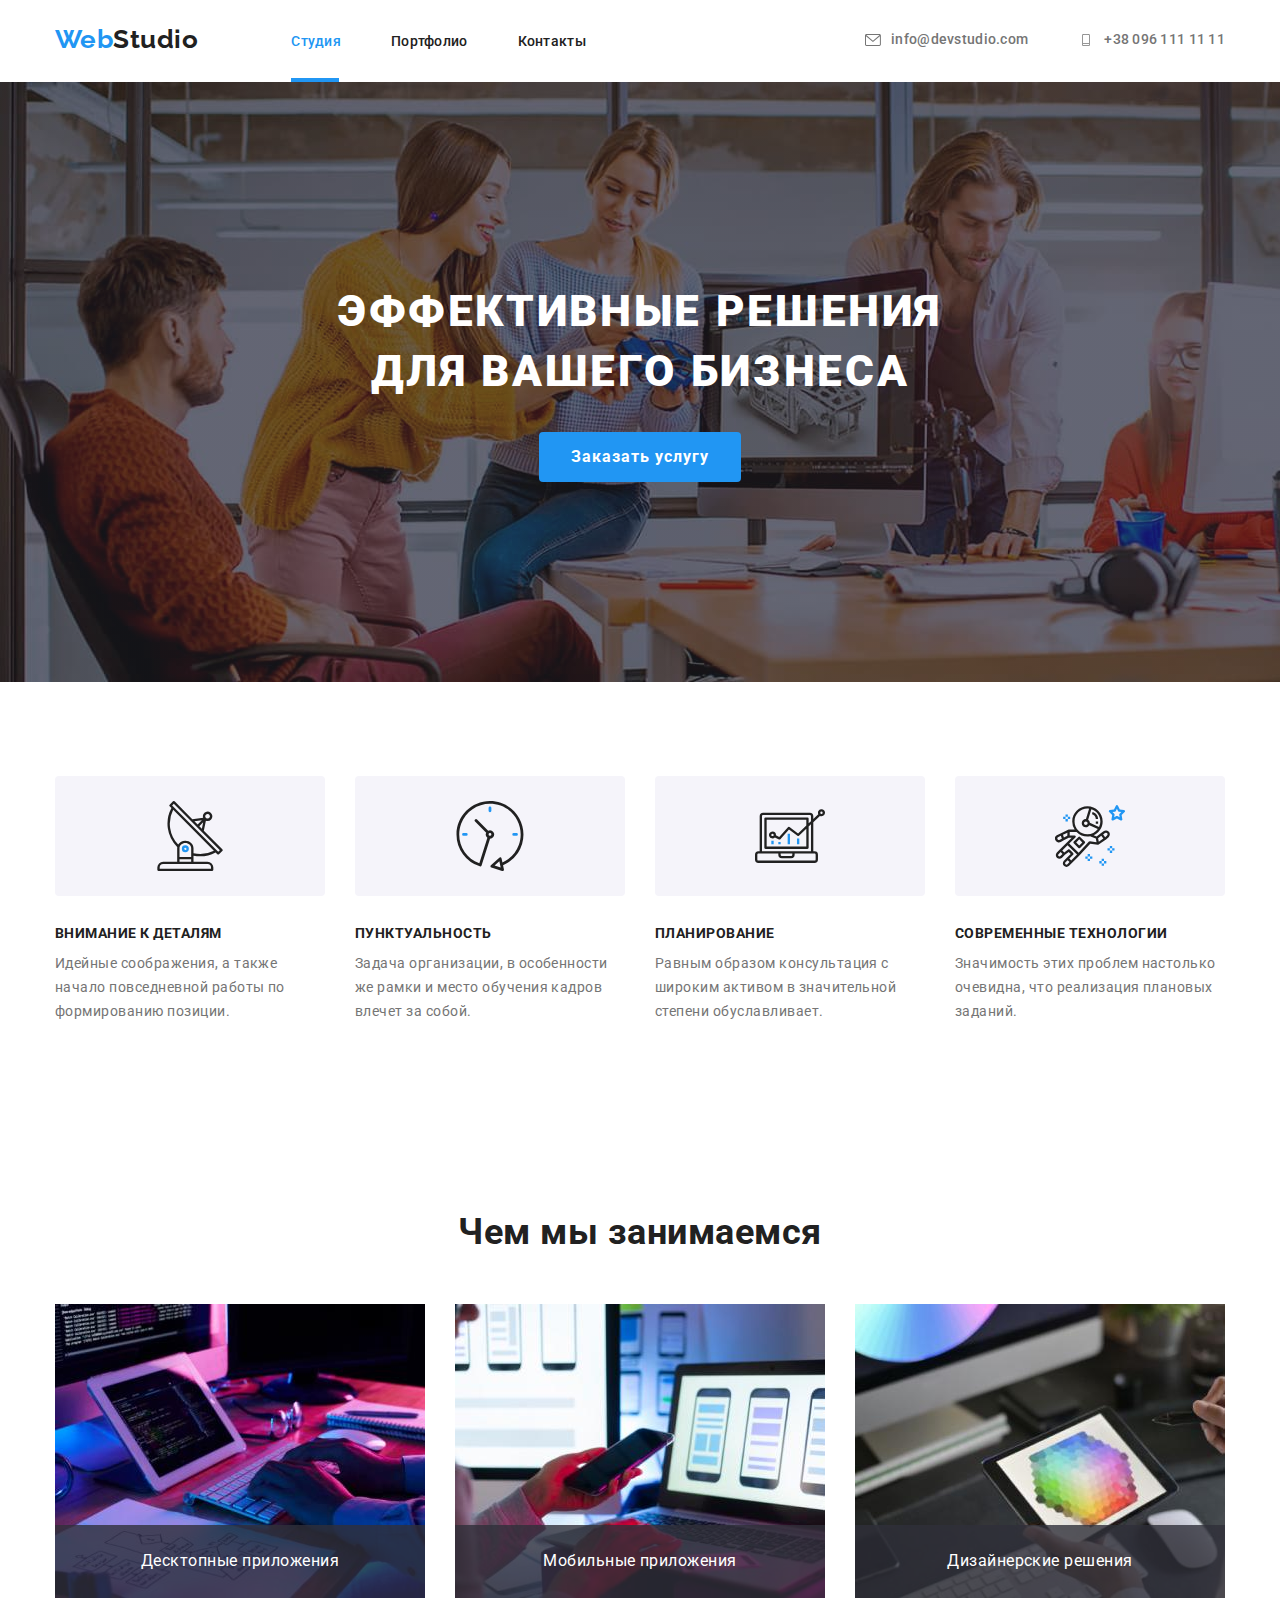
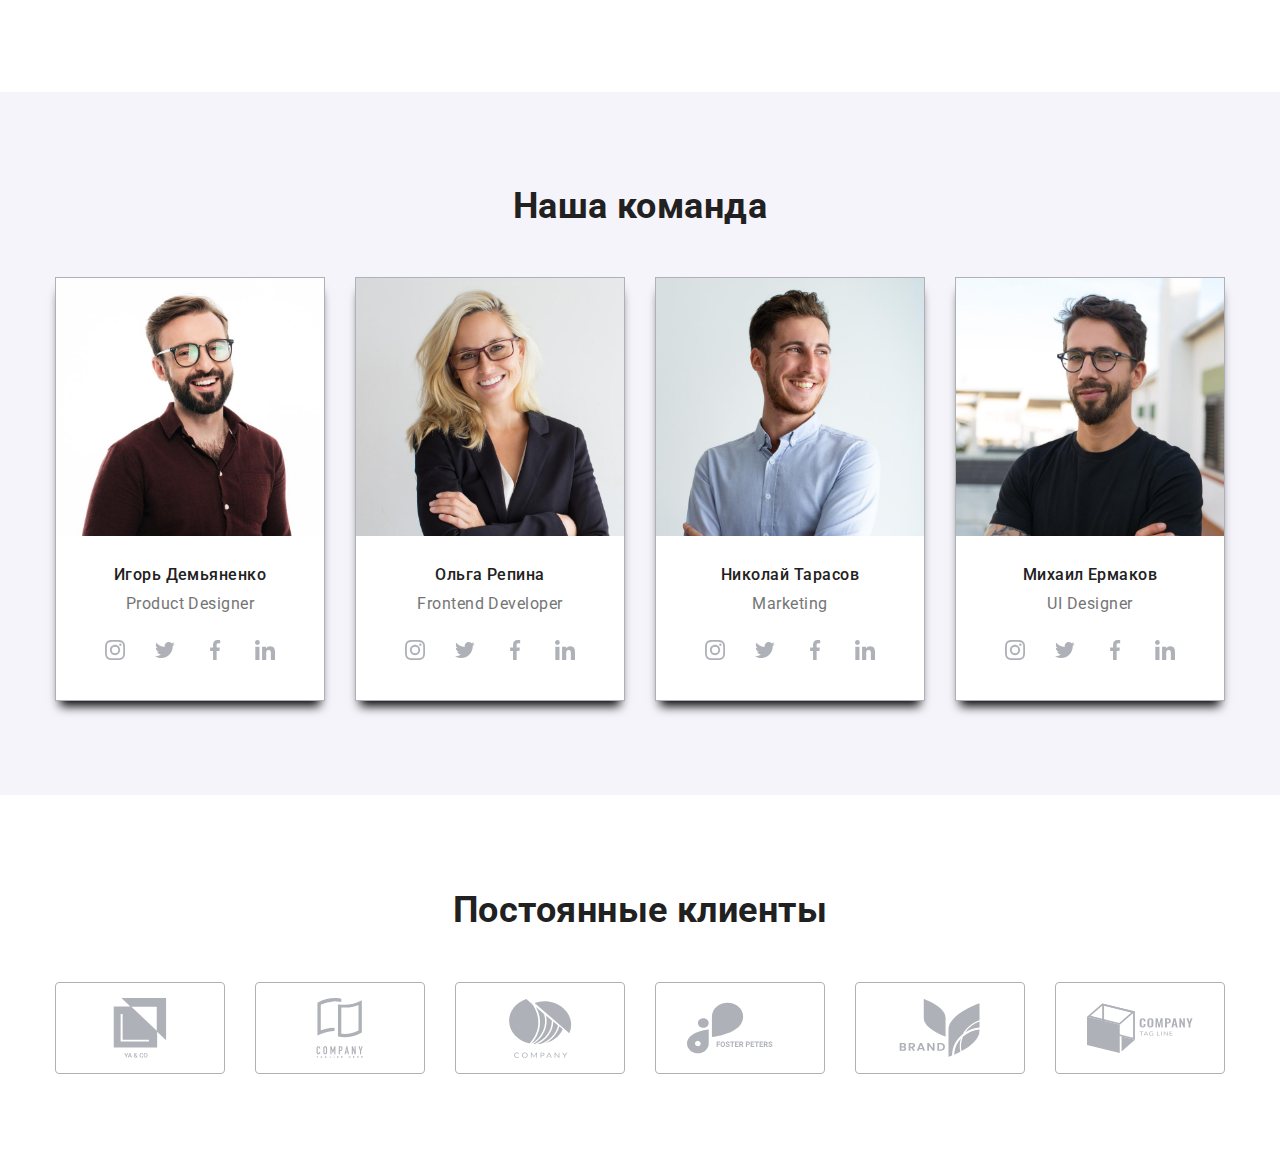
==== commit f4cbf33d: "fix3" ====
--- a/index.html
+++ b/index.html
@@ -52,27 +52,27 @@
             </section>
     
     
-            <section class="qualities ">
+            <section class="qualities section">
             
          <div class="container">
             <h2 class="visually__hidden">наши качества</h2>
             <ul class="feature">
-                <li>
+                <li class="feature__item">
                     <div class="icon__qualitis" ><svg class="qualiti__icon" width="70" height="70"><use href="./images/symbol-defs.svg#icon-antenna" ></use></svg></div>
                     <h3 class="title">Внимание к деталям</h3>
                     <p class="description">Идейные соображения, а также начало повседневной работы по формированию позиции.</p>
                 </li>
-                <li>
+                <li class="feature__item">
                     <div class="icon__qualitis"><svg class="qualiti__con" width="70" height="70"><use href="./images/symbol-defs.svg#icon-clock" ></use></svg></div>
                     <h3 class="title">Пунктуальность</h3>
                     <p class="description">Задача организации, в особенности же рамки и место обучения кадров влечет за собой.</p>
                 </li>
-                <li>
+                <li class="feature__item">
                     <div class="icon__qualitis"><svg class="qualiti__con" width="70" height="70"><use href="./images/symbol-defs.svg#icon-diagram" ></use></svg></div>
                     <h3 class="title">Планирование</h3>
                     <p class="description">Равным образом консультация с широким активом в значительной степени обуславливает.</p>
                 </li>
-                <li>
+                <li class="feature__item">
                     <div class="icon__qualitis"><svg class="qualiti__con" width="70" height="70"><use href="./images/symbol-defs.svg#icon-astronaut" ></use></svg></div>
                     <h3 class="title">Современные технологии</h3>
                     <p class="description">Значимость этих проблем настолько очевидна, что реализация плановых заданий.</p>
@@ -83,7 +83,7 @@
      
 
      
-            <section class="section">
+            <section class="work__section section">
         <div class="container">
             <h2 class="section__title">Чем мы занимаемся</h2>
             <ul class="images">
@@ -111,7 +111,7 @@
         </section>
      
      
-        <section class="section-team">
+        <section class="section-team section">
         <div class="container">
         
             <h2 class="section__title">Наша команда</h2>
@@ -173,7 +173,7 @@
            
         </div>
         </section>
-        <!-- <section class="group-section">
+        <section class="group-section section">
             <div class="container">
             <h2 class="section__title">Постоянные клиенты</h2>
             <ul class="group-list">
@@ -185,7 +185,7 @@
                 <li class="group-item"><a class="group-link" href=""><svg class="group" width="106" height="60"><use href="./images/symbol-defs.svg#icon-group-6"></use></svg></a></li>
             </ul>
             </div>
-        </section> -->
+        </section>
    
     </main>
      
--- a/css/main.min.css
+++ b/css/main.min.css
@@ -1,2 +1,2 @@
-:root{--primary-text-color: #212121;--title-text-color: #757575;--accent-color: #2196F3;--hero-title-color: #ffffff;--background-hero-color: #2F303A;--transition: 250ms cubic-bezier(0.4, 0, 0.2, 1);--from-modal-color: rgba(33, 150, 243, 1)}.visually__hidden{position:absolute;width:1px;height:1px;margin:-1px;border:0;padding:0;white-space:normal;clip-path:inset(100%);clip:rect(0 0 0 0);overflow:hidden}h1,h2,h3,h4,p,ul{margin:0px;padding-left:0px}ul{list-style:none}a{text-decoration:none}img{display:block;max-width:100%;height:auto}.p{font-size:16px;line-height:1.9}.container{width:100%;padding-left:15px;padding-right:15px;margin:0 auto}@media screen and (min-width: 480px){.container{width:480px}}@media screen and (min-width: 768px){.container{width:768px}}@media screen and (min-width: 1200px){.container{width:1200px}}body{background-color:var(--hero-title-color);color:var(--title-text-color);font-family:"Roboto",sans-serif;font-style:normal;font-weight:400;letter-spacing:0.03em}.section{padding-bottom:60px;padding-top:60px}@media (min-width: 1200px){.section{padding-bottom:94px;padding-top:94px}}@media (max-width: 767.98px){.section{display:none}}.section__title{text-align:center;margin-left:auto;margin-right:auto;margin-bottom:50px;color:var(--primary-text-color);font-weight:700;font-size:36px;line-height:1.16;text-align:center}.button{cursor:pointer;color:var(--primary-text-color);background-color:var(--accent-color);font-family:"Roboto",sans-serif;font-style:normal}.button-primary{margin-left:auto;margin-right:auto;display:flex;align-items:center;justify-content:center;border-radius:4px;padding:10px 32px;border:none;min-width:200px;color:var(--hero-title-color);background-color:var(--accent-color);cursor:pointer;font-family:inherit;font-style:normal;font-weight:700;font-size:16px;line-height:1.9;letter-spacing:0.06em;transition:background-color,var(--transition)}.button-primary:hover,.button-primary:focus{background-color:#188CE8}.btn-portfolio{cursor:pointer;font-family:inherit;font-style:normal;font-weight:500;font-size:16px;line-height:1.6;padding:6px 22px;transition-property:color, background-color, box-shadow;transition-duration:250ms;transition-timing-function:cubic-bezier(0.4, 0, 0.2, 1)}.btn-portfolio:hover,.btn-portfolio:focus{color:var(--hero-title-color);background-color:var(--accent-color);box-shadow:0px 3px 1px rgba(0,0,0,0.1),0px 1px 2px rgba(0,0,0,0.08),0px 2px 2px rgba(0,0,0,0.12);border-radius:4px}.modal{max-width:528px;min-height:581px;width:100%;left:50%;top:50%;position:absolute;background-color:var(--hero-title-color);transform:translate(-50%, -50%);transition:transform 500ms linear;border-radius:4px;box-shadow:rgba(0,0,0,0.1)}.backdrop.is-hidden .modal{transform:translate(-50%, -50%) scale(0) rotate(45deg)}.button-modal{position:absolute;right:8px;top:8px;border-radius:50% 50%;border-color:rgba(0,0,0,0.1);background-color:transparent;display:flex;align-items:center;justify-content:center;width:30px;height:30px;transition:fill var(--transition);cursor:pointer}.modal-title{text-align:center;color:var(--primary-text-color);font-weight:700;font-size:20px;line-height:1.15;text-align:center;letter-spacing:0.03em;margin-left:40px;margin-right:40px;margin-bottom:12px;padding-top:40px}.backdrop{width:100%;height:100%;position:fixed;background-color:rgba(0,0,0,0.2);z-index:999;opacity:1;top:0;left:0;transition:opacity 500ms linear,visibility 500ms linear}.is-hidden{opacity:0;visibility:hidden;pointer-events:none}.close-svg{width:18px;height:18px;cursor:pointer;transition:fill var(--transition)}.button-modal:hover .close-svg,.button-modal:focus .close-svg{fill:var(--accent-color)}.header__nav{display:none}@media screen and (min-width: 768px){.header__nav{display:flex;justify-content:space-between}}.header__main-nav,.header__logo{display:flex}.web{color:var(--accent-color);font-family:Raleway, sans-serif;font-weight:700;font-size:26px;line-height:1.19;margin-top:24px}.logo{margin-right:93px;padding-top:24px;padding-bottom:25px;color:var(--primary-text-color);font-family:Raleway, sans-serif;font-weight:700;font-size:26px;line-height:1.19;transition:color,var(--transition)}.logo:hover{color:var(--accent-color)}.site__nav .linc{color:var(--primary-text-color);font-weight:500;font-size:14px;line-height:1.14;letter-spacing:0.02em;transition:color,var(--transition)}.site__nav .linc:hover,.site__nav .linc:focus{color:var(--accent-color)}.site__nav{display:flex;padding:0}.site__nav-linc{margin-right:50px;padding-bottom:32px;padding-top:32px;position:relative}.site__nav .linc.curent{color:var(--accent-color)}.link{margin-bottom:9px;display:block;transition:color,var(--transition)}.linc.portfolio::after{content:"";display:block;position:absolute;background-color:var(--accent-color);width:78px;height:4px;margin-top:28px}.linc.curent::after{content:"";display:block;position:absolute;background-color:var(--accent-color);width:48px;height:4px;margin-top:28px}.contact{display:flex;padding-top:32px;padding-bottom:32px}.contact__item{margin-right:50px}.contact__icon{margin-right:10px;fill:var(--title-text-color);transition:fill,var(--transition)}.contact__link:hover .contact__icon{fill:var(--accent-color)}.contact__link:focus .contact__icon{fill:var(--accent-color)}.contact__link{display:flex;align-items:center;color:var(--title-text-color);font-weight:500;font-size:14px;line-height:1.14;letter-spacing:0.02em;transition:color,var(--transition)}.contact__link:hover,.contact__link:focus{color:var(--accent-color)}.contact-num{display:block;transition:color,var(--transition)}.link,.contact-num{color:rgba(255,255,255,0.6);font-style:normal}.link:hover,.contact-num:hover{color:var(--accent-color)}.link:focus,.contact-num:focus{color:var(--accent-color)}address{font-size:14px;line-height:1.7}.location{margin-bottom:9px;display:block;color:var(--hero-title-color);font-family:"Roboto",sans-serif;font-style:normal}footer{background-color:var(--background-hero-color);padding-top:60px;padding-bottom:60px;margin:0 auto}.logo-footer{color:var(--hero-title-color);font-family:Raleway, sans-serif;font-weight:700;font-size:26px;line-height:1.19}.icons-footer{fill:var(--hero-title-color)}.footer-content{display:block;padding-bottom:20px}.ftr-title{text-transform:uppercase;font-weight:700;color:var(--hero-title-color);font-size:14px;text-align:initial}.footer-icons{text-align:center}.ftr-cont{margin-right:70px}.container-futer{display:flex;align-items:baseline}.soc-list-ftr{display:flex;justify-self:auto;justify-content:center;align-items:center;padding-top:20px}.soc-item:not(:last-child){margin-right:10px}.soc-link-ftr{width:40px;height:40px;display:flex;justify-self:auto;justify-content:center;align-items:center;border-radius:50% 50%;background-color:rgba(255,255,255,0.1);transition:background-color,var(--transition)}.soc-link-ftr:hover,.soc-link-ftr:focus{background-color:#2196F3}.address{display:contents}.icons-footer{fill:var(--hero-title-color);transition:fill,var(--transition)}.icons-footer:hover{fill:var(--hero-title-color)}.soc-link-ftr:hover .icons-footer,.soc-link-ftr:focus .icons-footer{fill:var(--hero-title-color)}.portfolio-wraper{position:relative;overflow:hidden}.portfolio-text{position:absolute;top:0;left:0;width:100%;height:100%;color:var(--hero-title-color);background-color:rgba(33,150,243,0.9);transform:translateY(100%);transition:transform var(--transition);padding:63px 24px;font-size:18px;line-height:1.7;letter-spacing:0.06em}.portfolio-link:hover .portfolio-text,.portfolio-link:focus .portfolio-text{transform:translateY(0)}.header__portfolio{border-bottom:solid #ECECEC}.img-portfolio{display:block}.card-text{padding:20px 24px;border:1px solid #ECECEC}.title-portfolio{margin-bottom:4px;color:var(--primary-text-color);font-weight:700;font-size:18px;line-height:2;letter-spacing:0.06em}.portfolio-link{display:block;transition:box-shadow var(--transition)}.portfolio-link:hover,.portfolio-link:focus{box-shadow:0px 1px 1px rgba(0,0,0,0.12),0px 4px 4px rgba(0,0,0,0.06),1px 4px 6px rgba(0,0,0,0.16)}.title-work{line-height:1.9;color:var(--title-text-color);font-family:Roboto, sans-serif;font-style:normal;font-weight:400;letter-spacing:0.03em}.section-filters{padding-top:100px;padding-bottom:94px}.ftr-content{flex-basis:calc((100% - 90px) / 3);margin-left:30px;margin-bottom:30px}.filters-content{display:flex;flex-wrap:wrap;padding-left:0;margin-right:-30px;margin-right:-30px}.filters{display:flex;justify-content:center;margin-bottom:56px}.filters>li:not(:last-child){margin-right:6px}.group-list{display:flex;justify-self:auto;align-items:center;justify-content:center;padding-left:0px}.group-link{width:170px;height:92px;display:flex;border:1px solid #AFB1B8;border-radius:4px;align-items:center;justify-content:center;fill:#AFB1B8;transition:fill,var(--transition)}.group-link:hover,.group-link:focus{border-color:var(--accent-color);fill:var(--accent-color)}.group{width:106px;height:60px}.group-item:not(:last-child){margin-right:30px}.group-section{padding-top:95px;padding-bottom:94px}.sub-container{display:block;align-items:center;justify-content:center;margin-left:auto}.subscribe-icon{text-align:center;margin-left:10px;fill:var(--hero-title-color)}.subscribe-form{display:flex;align-items:center}.sub-text{text-transform:uppercase;font-weight:700;color:#ffffff;font-size:14px;margin-bottom:20px}.subscribe-input{padding-left:15px;padding-bottom:15px;padding-top:15px;width:358px;margin-right:12px;background-color:var(--background-hero-color);border:1px solid rgba(255,255,255,0.3);border-radius:4px;color:var(--hero-title-color)}.form-wrapers{margin-bottom:20px}.form{display:flex;flex-direction:column;margin-left:40px;margin-right:40px}.form-label-checkbox{display:flex;align-items:center;justify-content:center;margin-bottom:10px;font-size:14px;margin-bottom:30px}.form-label{display:flex;flex-direction:column;font-size:12px;line-height:1.16;letter-spacing:0.01em}.form-label:not(:last-child){margin-bottom:10px}.form-link{color:var(--accent-color);border-bottom:1px solid var(--accent-color)}.form-input{padding:12px;width:100%;border:1px solid var(--title-text-color);border-radius:4px;height:40px;transition:fill var(--transition)}.form-input:hover,.form-input:focus{border:1px solid var(--from-modal-color)}.form-text{margin-bottom:5px}.check-text{font-size:14px}.form-textarea{height:120px;resize:none}.form-textarea::placeholder{color:rgba(117,117,117,0.5)}.form-icon-wrap{position:relative}.form-checkbox{width:16px;height:15px;border:1px solid var(--title-text-color);margin-right:10px;display:flex;justify-content:center;align-items:center;border-radius:4px}.form-check-input:hover+.form-checkbox,.form-check-input:focus+.form-checkbox{border:1px solid var(--from-modal-color)}.form-check-input:checked+.form-checkbox{background-color:var(--from-modal-color);border:1px solid var(--from-modal-color)}.form-icon-wrap .form-input{padding-left:40px}.form-icon{position:absolute;left:10px;top:50%;transform:translateY(-50%);fill:#212121;transition:fill var(--transition)}.form-input:hover+.form-icon,.form-input:focus+.form-icon{fill:var(--from-modal-color)}.soc-list{display:flex;justify-self:auto;justify-content:center;align-items:center;padding:0px;padding:0px 0px 30px 0px;margin-top:16px}.soc-item:not(:last-child){margin-right:10px}.soc-link{width:40px;height:40px;display:flex;justify-self:auto;justify-content:center;align-items:center;border-radius:50% 50%;transition:background-color,var(--transition)}.soc-link:hover,.soc-link:focus{background-color:#2196F3}.icons{fill:#AFB1B8;transition:fill,var(--transition)}.icons:hover{fill:var(--hero-title-color)}.soc-link:hover .icons,.soc-link:focus .icons{fill:var(--hero-title-color)}.section-team{padding-top:94px;padding-bottom:94px;background-color:#F5F4FA;margin:0 auto}.comand-cards{padding-top:30px;background-color:#ffffff}.comand-bloc{border:1px solid #AFB1B8;box-shadow:0px 10px 10px -5px #000}.comand-bloc:not(:last-child){margin-right:30px}@media (min-width: 1200px){.comand{display:flex;justify-content:flex-start;padding:0}}.comand-name,.profession{text-align:center}.section__hero{padding-top:118px;padding-bottom:118px;background-color:var(--background-hero-color);background-image:linear-gradient(rgba(47,48,58,0.4), rgba(47,48,58,0.4)),url(../images/herofon-sm.jpg);background-repeat:no-repeat;background-size:cover}@media (min-width: 1200px){.section__hero{padding-top:200px;padding-bottom:200px;max-width:1600рх;margin:0 auto;background-image:linear-gradient(rgba(47,48,58,0.4), rgba(47,48,58,0.4)),url(../images/herofon.jpg)}}.hero__block{display:flow-root}.hero__title{display:block;margin-right:auto;margin-left:auto;max-width:360px;margin-bottom:30px;color:var(--hero-title-color);font-weight:900;font-size:26px;line-height:1.36;text-align:center;letter-spacing:0.06em;text-transform:uppercase}@media (min-width: 1200px){.hero__title{max-width:696px;font-size:44px}}.images{display:flex;justify-content:flex-start;padding:0;flex-wrap:wrap;margin-top:-30px;margin-left:-30px}.img__work{position:relative;flex-basis:calc(100% / 3 - 30px);margin-top:30px;margin-left:30px}.img__text{position:absolute;background-color:rgba(47,48,58,0.8);color:var(--hero-title-color);width:100%;text-align:center;padding-top:27px;padding-bottom:27px;bottom:0;left:0}.icon__qualitis{max-width:270px;padding:25px 102px;background-color:#F5F4FA;margin-bottom:30px;border-radius:4px}.title{margin-bottom:10px;color:var(--primary-text-color);font-weight:700;font-size:14px;line-height:1.14;text-transform:uppercase}.description{margin-right:30px;width:270px;height:75px;font-size:14px;line-height:1.7}.description:last-child{margin-right:0 px}.feature{padding-top:60px}@media (min-width: 768px){.feature{display:flex;justify-content:center}}.feature .title{color:var(--primary-text-color)}.comand-teem{display:block}.comand-name{margin-bottom:10px;color:var(--primary-text-color);font-weight:500;font-size:16px;line-height:1.18}.profession{font-size:16px;line-height:1.18}
+:root{--primary-text-color: #212121;--title-text-color: #757575;--accent-color: #2196F3;--hero-title-color: #ffffff;--background-hero-color: #2F303A;--transition: 250ms cubic-bezier(0.4, 0, 0.2, 1);--from-modal-color: rgba(33, 150, 243, 1)}.visually__hidden{position:absolute;width:1px;height:1px;margin:-1px;border:0;padding:0;white-space:normal;clip-path:inset(100%);clip:rect(0 0 0 0);overflow:hidden}h1,h2,h3,h4,p,ul{margin:0px;padding-left:0px}ul{list-style:none}a{text-decoration:none}img{display:block;max-width:100%;height:auto}.p{font-size:16px;line-height:1.9}.container{width:100%;padding-left:15px;padding-right:15px;margin:0 auto}@media screen and (min-width: 480px){.container{width:480px}}@media screen and (min-width: 768px){.container{width:768px}}@media screen and (min-width: 1200px){.container{width:1200px}}body{background-color:var(--hero-title-color);color:var(--title-text-color);font-family:"Roboto",sans-serif;font-style:normal;font-weight:400;letter-spacing:0.03em}.section{padding-bottom:60px;padding-top:60px}@media (min-width: 1200px){.section{padding-bottom:94px;padding-top:94px}}.section__title{text-align:center;margin-left:auto;margin-right:auto;margin-bottom:50px;color:var(--primary-text-color);font-weight:700;font-size:36px;line-height:1.16;text-align:center}.button{cursor:pointer;color:var(--primary-text-color);background-color:var(--accent-color);font-family:"Roboto",sans-serif;font-style:normal}.button-primary{margin-left:auto;margin-right:auto;display:flex;align-items:center;justify-content:center;border-radius:4px;padding:10px 32px;border:none;min-width:200px;color:var(--hero-title-color);background-color:var(--accent-color);cursor:pointer;font-family:inherit;font-style:normal;font-weight:700;font-size:16px;line-height:1.9;letter-spacing:0.06em;transition:background-color,var(--transition)}.button-primary:hover,.button-primary:focus{background-color:#188CE8}.btn-portfolio{cursor:pointer;font-family:inherit;font-style:normal;font-weight:500;font-size:16px;line-height:1.6;padding:6px 22px;transition-property:color, background-color, box-shadow;transition-duration:250ms;transition-timing-function:cubic-bezier(0.4, 0, 0.2, 1)}.btn-portfolio:hover,.btn-portfolio:focus{color:var(--hero-title-color);background-color:var(--accent-color);box-shadow:0px 3px 1px rgba(0,0,0,0.1),0px 1px 2px rgba(0,0,0,0.08),0px 2px 2px rgba(0,0,0,0.12);border-radius:4px}.modal{max-width:528px;min-height:581px;width:100%;left:50%;top:50%;position:absolute;background-color:var(--hero-title-color);transform:translate(-50%, -50%);transition:transform 500ms linear;border-radius:4px;box-shadow:rgba(0,0,0,0.1)}.backdrop.is-hidden .modal{transform:translate(-50%, -50%) scale(0) rotate(45deg)}.button-modal{position:absolute;right:8px;top:8px;border-radius:50% 50%;border-color:rgba(0,0,0,0.1);background-color:transparent;display:flex;align-items:center;justify-content:center;width:30px;height:30px;transition:fill var(--transition);cursor:pointer}.modal-title{text-align:center;color:var(--primary-text-color);font-weight:700;font-size:20px;line-height:1.15;text-align:center;letter-spacing:0.03em;margin-left:40px;margin-right:40px;margin-bottom:12px;padding-top:40px}.backdrop{width:100%;height:100%;position:fixed;background-color:rgba(0,0,0,0.2);z-index:999;opacity:1;top:0;left:0;transition:opacity 500ms linear,visibility 500ms linear}.is-hidden{opacity:0;visibility:hidden;pointer-events:none}.close-svg{width:18px;height:18px;cursor:pointer;transition:fill var(--transition)}.button-modal:hover .close-svg,.button-modal:focus .close-svg{fill:var(--accent-color)}.header__nav{display:none}@media screen and (min-width: 768px){.header__nav{display:flex;justify-content:space-between}}.header__main-nav,.header__logo{display:flex}.web{color:var(--accent-color);font-family:Raleway, sans-serif;font-weight:700;font-size:26px;line-height:1.19;margin-top:24px}.logo{margin-right:93px;padding-top:24px;padding-bottom:25px;color:var(--primary-text-color);font-family:Raleway, sans-serif;font-weight:700;font-size:26px;line-height:1.19;transition:color,var(--transition)}.logo:hover{color:var(--accent-color)}.site__nav .linc{color:var(--primary-text-color);font-weight:500;font-size:14px;line-height:1.14;letter-spacing:0.02em;transition:color,var(--transition)}.site__nav .linc:hover,.site__nav .linc:focus{color:var(--accent-color)}.site__nav{display:flex;padding:0}.site__nav-linc{margin-right:50px;padding-bottom:32px;padding-top:32px;position:relative}.site__nav .linc.curent{color:var(--accent-color)}.link{margin-bottom:9px;display:block;transition:color,var(--transition)}.linc.portfolio::after{content:"";display:block;position:absolute;background-color:var(--accent-color);width:78px;height:4px;margin-top:28px}.linc.curent::after{content:"";display:block;position:absolute;background-color:var(--accent-color);width:48px;height:4px;margin-top:28px}.contact{display:flex;padding-top:32px;padding-bottom:32px}.contact__item{margin-right:50px}.contact__icon{margin-right:10px;fill:var(--title-text-color);transition:fill,var(--transition)}.contact__link:hover .contact__icon{fill:var(--accent-color)}.contact__link:focus .contact__icon{fill:var(--accent-color)}.contact__link{display:flex;align-items:center;color:var(--title-text-color);font-weight:500;font-size:14px;line-height:1.14;letter-spacing:0.02em;transition:color,var(--transition)}.contact__link:hover,.contact__link:focus{color:var(--accent-color)}.contact-num{display:block;transition:color,var(--transition)}.link,.contact-num{color:rgba(255,255,255,0.6);font-style:normal}.link:hover,.contact-num:hover{color:var(--accent-color)}.link:focus,.contact-num:focus{color:var(--accent-color)}address{font-size:14px;line-height:1.7}.location{margin-bottom:9px;display:block;color:var(--hero-title-color);font-family:"Roboto",sans-serif;font-style:normal}footer{background-color:var(--background-hero-color);padding-top:60px;padding-bottom:60px;margin:0 auto}.logo-footer{color:var(--hero-title-color);font-family:Raleway, sans-serif;font-weight:700;font-size:26px;line-height:1.19}.icons-footer{fill:var(--hero-title-color)}.footer-content{display:block;padding-bottom:20px}.ftr-title{text-transform:uppercase;font-weight:700;color:var(--hero-title-color);font-size:14px;text-align:initial}.footer-icons{text-align:center}.ftr-cont{margin-right:70px}.container-futer{display:flex;align-items:baseline}.soc-list-ftr{display:flex;justify-self:auto;justify-content:center;align-items:center;padding-top:20px}.soc-item:not(:last-child){margin-right:10px}.soc-link-ftr{width:40px;height:40px;display:flex;justify-self:auto;justify-content:center;align-items:center;border-radius:50% 50%;background-color:rgba(255,255,255,0.1);transition:background-color,var(--transition)}.soc-link-ftr:hover,.soc-link-ftr:focus{background-color:#2196F3}.address{display:contents}.icons-footer{fill:var(--hero-title-color);transition:fill,var(--transition)}.icons-footer:hover{fill:var(--hero-title-color)}.soc-link-ftr:hover .icons-footer,.soc-link-ftr:focus .icons-footer{fill:var(--hero-title-color)}.portfolio-wraper{position:relative;overflow:hidden}.portfolio-text{position:absolute;top:0;left:0;width:100%;height:100%;color:var(--hero-title-color);background-color:rgba(33,150,243,0.9);transform:translateY(100%);transition:transform var(--transition);padding:63px 24px;font-size:18px;line-height:1.7;letter-spacing:0.06em}.portfolio-link:hover .portfolio-text,.portfolio-link:focus .portfolio-text{transform:translateY(0)}.header__portfolio{border-bottom:solid #ECECEC}.img-portfolio{display:block}.card-text{padding:20px 24px;border:1px solid #ECECEC}.title-portfolio{margin-bottom:4px;color:var(--primary-text-color);font-weight:700;font-size:18px;line-height:2;letter-spacing:0.06em}.portfolio-link{display:block;transition:box-shadow var(--transition)}.portfolio-link:hover,.portfolio-link:focus{box-shadow:0px 1px 1px rgba(0,0,0,0.12),0px 4px 4px rgba(0,0,0,0.06),1px 4px 6px rgba(0,0,0,0.16)}.title-work{line-height:1.9;color:var(--title-text-color);font-family:Roboto, sans-serif;font-style:normal;font-weight:400;letter-spacing:0.03em}.section-filters{padding-top:100px;padding-bottom:94px}.ftr-content{flex-basis:calc((100% - 90px) / 3);margin-left:30px;margin-bottom:30px}.filters-content{display:flex;flex-wrap:wrap;padding-left:0;margin-right:-30px;margin-right:-30px}.filters{display:flex;justify-content:center;margin-bottom:56px}.filters>li:not(:last-child){margin-right:6px}.group-list{display:flex;justify-self:auto;align-items:center;justify-content:center;padding-left:0px}.group-link{width:170px;height:92px;display:flex;border:1px solid #AFB1B8;border-radius:4px;align-items:center;justify-content:center;fill:#AFB1B8;transition:fill,var(--transition)}.group-link:hover,.group-link:focus{border-color:var(--accent-color);fill:var(--accent-color)}.group{width:106px;height:60px}.group-item:not(:last-child){margin-right:30px}.group-section{padding-top:95px;padding-bottom:94px}.sub-container{display:block;align-items:center;justify-content:center;margin-left:auto}.subscribe-icon{text-align:center;margin-left:10px;fill:var(--hero-title-color)}.subscribe-form{display:flex;align-items:center}.sub-text{text-transform:uppercase;font-weight:700;color:#ffffff;font-size:14px;margin-bottom:20px}.subscribe-input{padding-left:15px;padding-bottom:15px;padding-top:15px;width:358px;margin-right:12px;background-color:var(--background-hero-color);border:1px solid rgba(255,255,255,0.3);border-radius:4px;color:var(--hero-title-color)}.form-wrapers{margin-bottom:20px}.form{display:flex;flex-direction:column;margin-left:40px;margin-right:40px}.form-label-checkbox{display:flex;align-items:center;justify-content:center;margin-bottom:10px;font-size:14px;margin-bottom:30px}.form-label{display:flex;flex-direction:column;font-size:12px;line-height:1.16;letter-spacing:0.01em}.form-label:not(:last-child){margin-bottom:10px}.form-link{color:var(--accent-color);border-bottom:1px solid var(--accent-color)}.form-input{padding:12px;width:100%;border:1px solid var(--title-text-color);border-radius:4px;height:40px;transition:fill var(--transition)}.form-input:hover,.form-input:focus{border:1px solid var(--from-modal-color)}.form-text{margin-bottom:5px}.check-text{font-size:14px}.form-textarea{height:120px;resize:none}.form-textarea::placeholder{color:rgba(117,117,117,0.5)}.form-icon-wrap{position:relative}.form-checkbox{width:16px;height:15px;border:1px solid var(--title-text-color);margin-right:10px;display:flex;justify-content:center;align-items:center;border-radius:4px}.form-check-input:hover+.form-checkbox,.form-check-input:focus+.form-checkbox{border:1px solid var(--from-modal-color)}.form-check-input:checked+.form-checkbox{background-color:var(--from-modal-color);border:1px solid var(--from-modal-color)}.form-icon-wrap .form-input{padding-left:40px}.form-icon{position:absolute;left:10px;top:50%;transform:translateY(-50%);fill:#212121;transition:fill var(--transition)}.form-input:hover+.form-icon,.form-input:focus+.form-icon{fill:var(--from-modal-color)}.soc-list{display:flex;justify-self:auto;justify-content:center;align-items:center;padding:0px;padding:0px 0px 30px 0px;margin-top:16px}.soc-item:not(:last-child){margin-right:10px}.soc-link{width:40px;height:40px;display:flex;justify-self:auto;justify-content:center;align-items:center;border-radius:50% 50%;transition:background-color,var(--transition)}.soc-link:hover,.soc-link:focus{background-color:#2196F3}.icons{fill:#AFB1B8;transition:fill,var(--transition)}.icons:hover{fill:var(--hero-title-color)}.soc-link:hover .icons,.soc-link:focus .icons{fill:var(--hero-title-color)}.section-team{padding-top:94px;padding-bottom:94px;background-color:#F5F4FA;margin:0 auto}.comand-cards{padding-top:30px;background-color:#ffffff}.comand-bloc{border:1px solid #AFB1B8;box-shadow:0px 10px 10px -5px #000}@media (min-width: 1200px){.comand{display:flex;justify-content:flex-start;padding:0}}.comand-name,.profession{text-align:center}.section__hero{padding-top:118px;padding-bottom:118px;background-color:var(--background-hero-color);background-image:linear-gradient(rgba(47,48,58,0.4), rgba(47,48,58,0.4)),url(../images/herofon-sm.jpg);background-repeat:no-repeat;background-size:cover}@media (min-width: 1200px){.section__hero{padding-top:200px;padding-bottom:200px;max-width:1600рх;margin:0 auto;background-image:linear-gradient(rgba(47,48,58,0.4), rgba(47,48,58,0.4)),url(../images/herofon.jpg)}}.hero__block{display:flow-root}.hero__title{display:block;margin-right:auto;margin-left:auto;max-width:360px;margin-bottom:30px;color:var(--hero-title-color);font-weight:900;font-size:26px;line-height:1.36;text-align:center;letter-spacing:0.06em;text-transform:uppercase}@media (min-width: 1200px){.hero__title{max-width:696px;font-size:44px}}.images{display:flex;justify-content:flex-start;padding:0;flex-wrap:wrap;margin-top:-30px;margin-left:-30px}.img__work{position:relative;flex-basis:calc(100% / 3 - 30px);margin-top:30px;margin-left:30px}.img__text{position:absolute;background-color:rgba(47,48,58,0.8);color:var(--hero-title-color);width:100%;text-align:center;padding-top:27px;padding-bottom:27px;bottom:0;left:0}@media (max-width: 767.98px){.work__section{display:none}}@media (min-width: 768px) and (max-width: 1199.98px){.work__section{display:none}}.icon__qualitis{background-color:#F5F4FA;margin-bottom:30px;border-radius:4px;display:flex;justify-content:center;align-items:center;height:120px}.feature .title{margin-bottom:10px;color:var(--primary-text-color);font-weight:700;font-size:14px;line-height:1.14;text-transform:uppercase}@media (max-width: 767.98px){.feature .title{text-align:center}}.description{font-size:14px;line-height:1.7}.feature{display:flex;flex-direction:column;justify-content:center;flex-wrap:wrap;margin-left:-30px;margin-top:-30px}@media (min-width: 768px){.feature{flex-direction:row}}.feature__item{margin-top:30px;margin-left:30px}@media (min-width: 768px){.feature__item{width:calc(100% / 2 - 30px)}}@media (min-width: 1200px){.feature__item{width:calc(100% / 4 - 30px)}}.comand-teem{display:block}.comand-name{margin-bottom:10px;color:var(--primary-text-color);font-weight:500;font-size:16px;line-height:1.18}.profession{font-size:16px;line-height:1.18}.comand{display:flex;flex-direction:column;justify-content:center;flex-wrap:wrap;margin-left:-30px;margin-top:-30px}@media (min-width: 768px){.comand{flex-direction:row}}.comand-bloc{margin-top:30px;margin-left:30px}@media (min-width: 768px){.comand-bloc{width:calc(100% / 2 - 30px)}}@media (min-width: 1200px){.comand-bloc{width:calc(100% / 4 - 30px)}}
 /*# sourceMappingURL=main.min.css.map */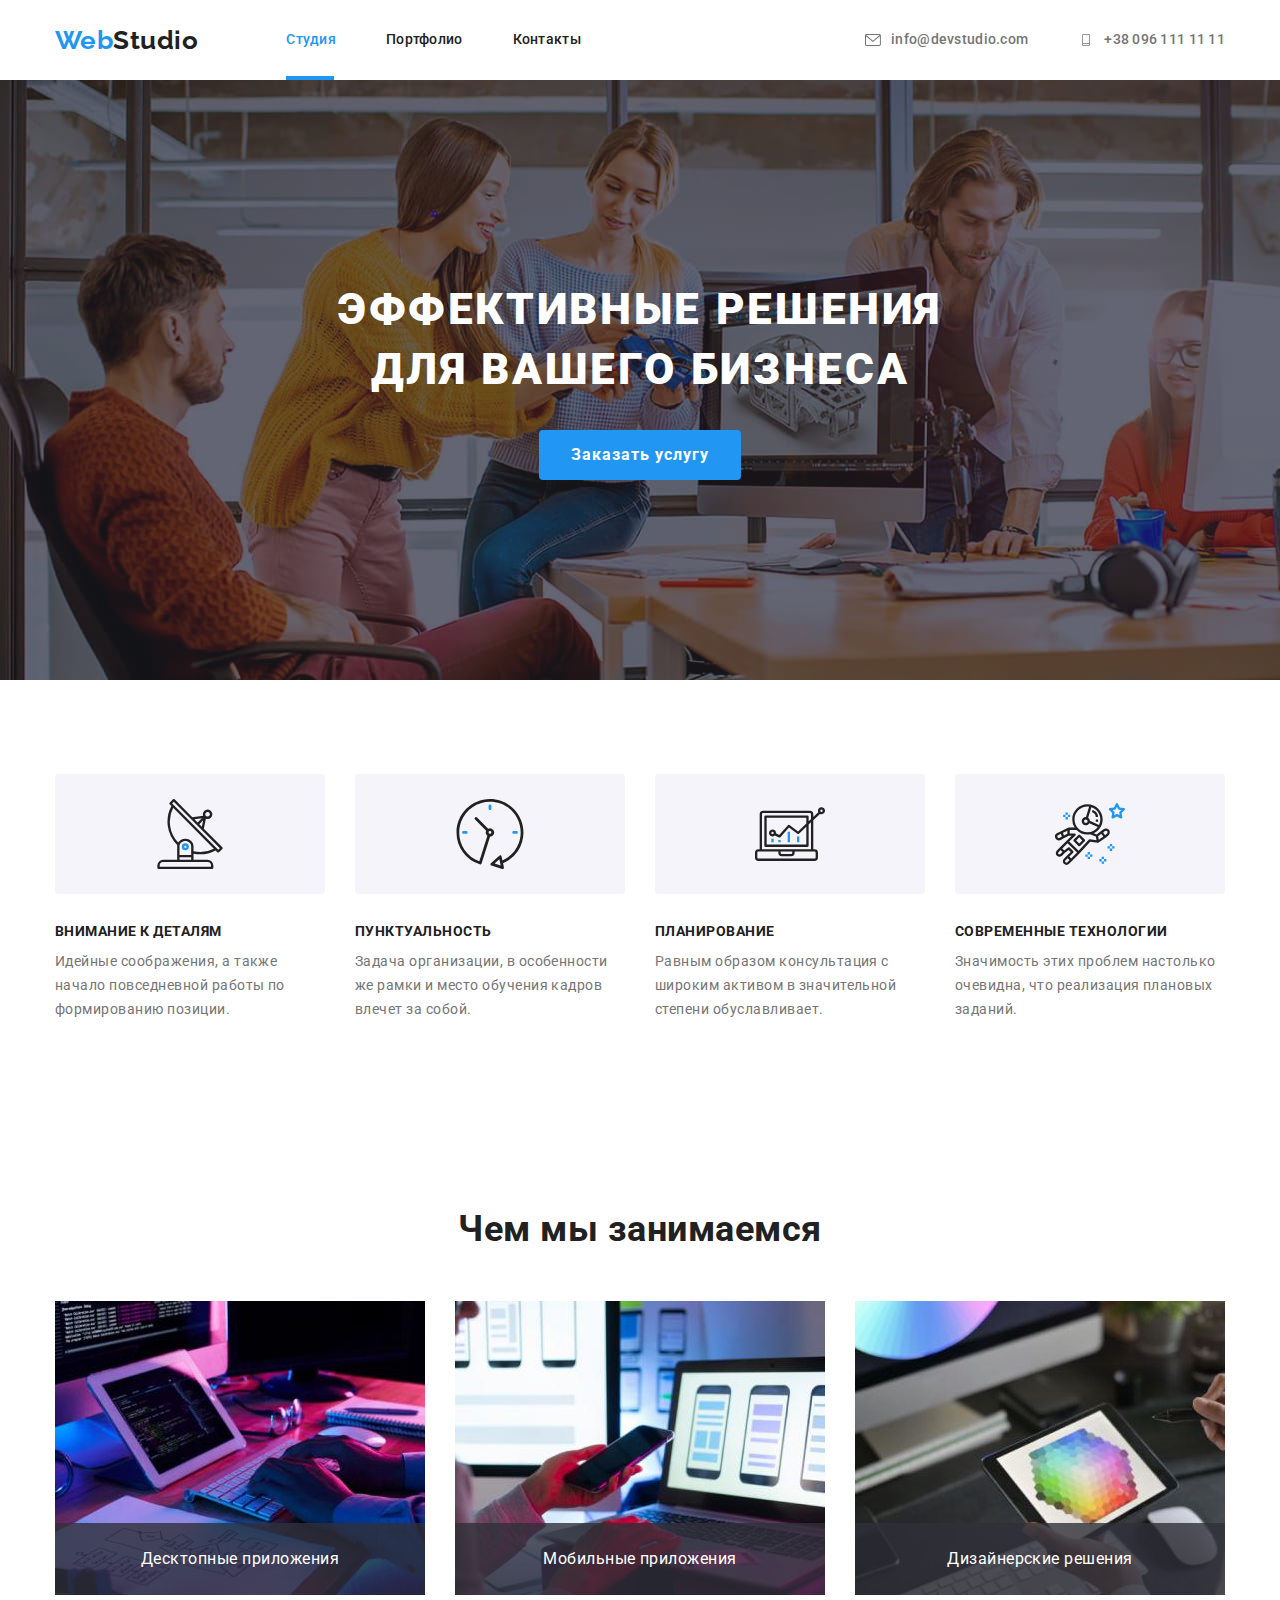
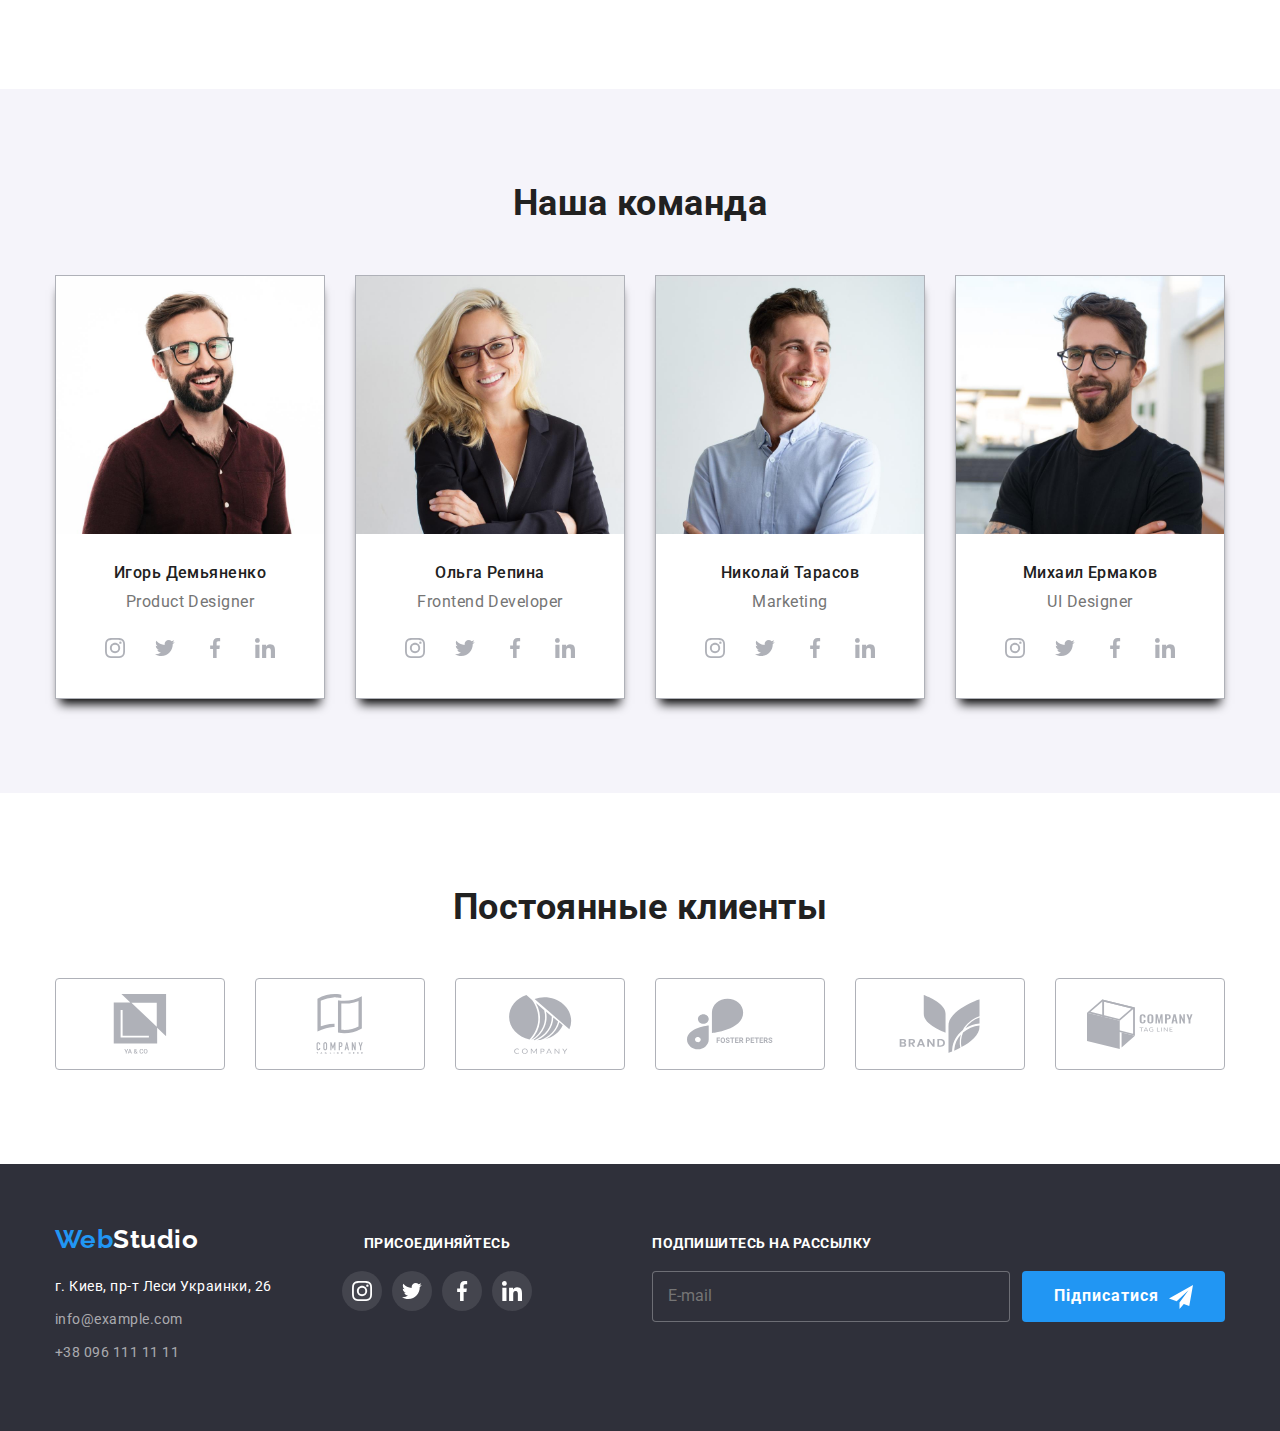
==== commit 9db632ee: "fix4" ====
--- a/index.html
+++ b/index.html
@@ -14,28 +14,83 @@
 <body>
  
    <header class="header">
-    <div class="container">
+    <div class="container header__container">
 <div class="header__nav">
     <nav class="header__main-nav">
-        <div class="header__logo">
+        
             <a class="logo" href="./index.html"><span class="web">Web</span>Studio</a>
-        </div>   
+        
     
             <ul class="site__nav">
-                <li class="site__nav-linc"><a href="./index.html" class="linc curent">Студия</a></li>
-                <li class="site__nav-linc"><a href="./portfolio.html" class="linc">Портфолио</a></li>
-                <li class="site__nav-linc"><a href="" class="linc">Контакты</a></li>
+                <li class="site__nav-item"><a href="./index.html" class="linc curent  site__nav-linc">Студия</a></li>
+                <li class="site__nav-item"><a href="./portfolio.html" class="linc site__nav-linc">Портфолио</a></li>
+                <li class="site__nav-item"><a href="" class="linc site__nav-linc">Контакты</a></li>
             </ul>
         
      </nav>
             <ul class="contact">
                  <li class="contact__item"> <a class="contact__link" href="emailto:info@devstudio.com"><svg class="contact__icon" width="16" height="12"><use href="./images/symbol-defs.svg#icon-envelope"> </use></svg>info@devstudio.com </a></li>
-                 <li> <a class="contact__link" href="tel:+380961111111"><svg class="contact__icon" width="16" height="12"><use href="./images/symbol-defs.svg#icon-phone"> </use></svg> +38 096 111 11 11</a></li>
+                 <li class="contact__item"> <a class="contact__link" href="tel:+380961111111"><svg class="contact__icon" width="16" height="12"><use href="./images/symbol-defs.svg#icon-phone"> </use></svg> +38 096 111 11 11</a></li>
                  
             </ul>
         
 </div>
-</div>
+
+        <button  
+            class="menu-btn"
+            type="button"
+            aria-label="кнопка отрытия меню"
+            aria-expanded="false"
+            data-menu-button
+          >
+            <svg width="40" height="40">
+              <use
+                class="icon-open"
+                href="./images/symbol-defs.svg#icon-menu-mob"
+              ></use>
+              <use
+                class="icon-close"
+                href="./images/symbol-defs.svg#icon-close"
+              ></use>
+            </svg>
+          </button>
+          <div class="mobile-menu" data-menu>
+            
+            <ul class="mobile-menu-nav">
+              <li class="mobile-menu-item">
+                <a href="./index.html" class="mobile-menu-link">Студия </a>
+              </li>
+              <li class="mobile-menu-item">
+                <a href="./portfolio.html" class="mobile-menu-link">Портфолио</a>
+              </li>
+              <li class="mobile-menu-item">
+                <a href="" class="mobile-menu-link">Контакты</a>
+              </li>
+            </ul>
+            <ul class="mobile-menu-contacts">
+              <li class="mobile-menu-item">
+                <a href="" class="mobile-menu-link">+38 096 111 11 11</a>
+              </li>
+              <li class="mobile-menu-item">
+                <a href="" class="mobile-menu-link">info@devstudio.com</a>
+              </li>
+            </ul>
+            <ul class="mobile-menu-socials">
+              <li class="mobile-menu-social">
+                <a href="" class="mobile-menu-link">Instagram </a>
+              </li>
+              <li class="mobile-menu-social">
+                <a href="" class="mobile-menu-link">Twitter</a>
+              </li>
+              <li class="mobile-menu-social">
+                <a href="" class="mobile-menu-link">Facebook</a>
+              </li>
+              <li class="mobile-menu-social">
+                <a href="" class="mobile-menu-link">LinkedIn</a>
+              </li>
+            </ul>
+          </div>
+      </div>
     </header>
  
 
@@ -189,7 +244,7 @@
    
     </main>
      
-    <!-- <footer class="footer">
+    <footer class="footer">
         <div class="container-futer container">
            <div class="ftr-cont">
             <div class="footer-content">
@@ -232,7 +287,7 @@
                 </form>
               </div>
         </div>
-    </footer> -->
+    </footer>
     
     <div class="backdrop is-hidden" data-modal>
         <div class="modal">
@@ -306,6 +361,7 @@
      </div>
 
     <script src="./js/modal.js"></script>
+    <script src="./js/mobile-menu-single-btn.js"></script>
 </body>
 
 </html>
--- a/css/main.min.css
+++ b/css/main.min.css
@@ -1,2 +1,2 @@
-:root{--primary-text-color: #212121;--title-text-color: #757575;--accent-color: #2196F3;--hero-title-color: #ffffff;--background-hero-color: #2F303A;--transition: 250ms cubic-bezier(0.4, 0, 0.2, 1);--from-modal-color: rgba(33, 150, 243, 1)}.visually__hidden{position:absolute;width:1px;height:1px;margin:-1px;border:0;padding:0;white-space:normal;clip-path:inset(100%);clip:rect(0 0 0 0);overflow:hidden}h1,h2,h3,h4,p,ul{margin:0px;padding-left:0px}ul{list-style:none}a{text-decoration:none}img{display:block;max-width:100%;height:auto}.p{font-size:16px;line-height:1.9}.container{width:100%;padding-left:15px;padding-right:15px;margin:0 auto}@media screen and (min-width: 480px){.container{width:480px}}@media screen and (min-width: 768px){.container{width:768px}}@media screen and (min-width: 1200px){.container{width:1200px}}body{background-color:var(--hero-title-color);color:var(--title-text-color);font-family:"Roboto",sans-serif;font-style:normal;font-weight:400;letter-spacing:0.03em}.section{padding-bottom:60px;padding-top:60px}@media (min-width: 1200px){.section{padding-bottom:94px;padding-top:94px}}.section__title{text-align:center;margin-left:auto;margin-right:auto;margin-bottom:50px;color:var(--primary-text-color);font-weight:700;font-size:36px;line-height:1.16;text-align:center}.button{cursor:pointer;color:var(--primary-text-color);background-color:var(--accent-color);font-family:"Roboto",sans-serif;font-style:normal}.button-primary{margin-left:auto;margin-right:auto;display:flex;align-items:center;justify-content:center;border-radius:4px;padding:10px 32px;border:none;min-width:200px;color:var(--hero-title-color);background-color:var(--accent-color);cursor:pointer;font-family:inherit;font-style:normal;font-weight:700;font-size:16px;line-height:1.9;letter-spacing:0.06em;transition:background-color,var(--transition)}.button-primary:hover,.button-primary:focus{background-color:#188CE8}.btn-portfolio{cursor:pointer;font-family:inherit;font-style:normal;font-weight:500;font-size:16px;line-height:1.6;padding:6px 22px;transition-property:color, background-color, box-shadow;transition-duration:250ms;transition-timing-function:cubic-bezier(0.4, 0, 0.2, 1)}.btn-portfolio:hover,.btn-portfolio:focus{color:var(--hero-title-color);background-color:var(--accent-color);box-shadow:0px 3px 1px rgba(0,0,0,0.1),0px 1px 2px rgba(0,0,0,0.08),0px 2px 2px rgba(0,0,0,0.12);border-radius:4px}.modal{max-width:528px;min-height:581px;width:100%;left:50%;top:50%;position:absolute;background-color:var(--hero-title-color);transform:translate(-50%, -50%);transition:transform 500ms linear;border-radius:4px;box-shadow:rgba(0,0,0,0.1)}.backdrop.is-hidden .modal{transform:translate(-50%, -50%) scale(0) rotate(45deg)}.button-modal{position:absolute;right:8px;top:8px;border-radius:50% 50%;border-color:rgba(0,0,0,0.1);background-color:transparent;display:flex;align-items:center;justify-content:center;width:30px;height:30px;transition:fill var(--transition);cursor:pointer}.modal-title{text-align:center;color:var(--primary-text-color);font-weight:700;font-size:20px;line-height:1.15;text-align:center;letter-spacing:0.03em;margin-left:40px;margin-right:40px;margin-bottom:12px;padding-top:40px}.backdrop{width:100%;height:100%;position:fixed;background-color:rgba(0,0,0,0.2);z-index:999;opacity:1;top:0;left:0;transition:opacity 500ms linear,visibility 500ms linear}.is-hidden{opacity:0;visibility:hidden;pointer-events:none}.close-svg{width:18px;height:18px;cursor:pointer;transition:fill var(--transition)}.button-modal:hover .close-svg,.button-modal:focus .close-svg{fill:var(--accent-color)}.header__nav{display:none}@media screen and (min-width: 768px){.header__nav{display:flex;justify-content:space-between}}.header__main-nav,.header__logo{display:flex}.web{color:var(--accent-color);font-family:Raleway, sans-serif;font-weight:700;font-size:26px;line-height:1.19;margin-top:24px}.logo{margin-right:93px;padding-top:24px;padding-bottom:25px;color:var(--primary-text-color);font-family:Raleway, sans-serif;font-weight:700;font-size:26px;line-height:1.19;transition:color,var(--transition)}.logo:hover{color:var(--accent-color)}.site__nav .linc{color:var(--primary-text-color);font-weight:500;font-size:14px;line-height:1.14;letter-spacing:0.02em;transition:color,var(--transition)}.site__nav .linc:hover,.site__nav .linc:focus{color:var(--accent-color)}.site__nav{display:flex;padding:0}.site__nav-linc{margin-right:50px;padding-bottom:32px;padding-top:32px;position:relative}.site__nav .linc.curent{color:var(--accent-color)}.link{margin-bottom:9px;display:block;transition:color,var(--transition)}.linc.portfolio::after{content:"";display:block;position:absolute;background-color:var(--accent-color);width:78px;height:4px;margin-top:28px}.linc.curent::after{content:"";display:block;position:absolute;background-color:var(--accent-color);width:48px;height:4px;margin-top:28px}.contact{display:flex;padding-top:32px;padding-bottom:32px}.contact__item{margin-right:50px}.contact__icon{margin-right:10px;fill:var(--title-text-color);transition:fill,var(--transition)}.contact__link:hover .contact__icon{fill:var(--accent-color)}.contact__link:focus .contact__icon{fill:var(--accent-color)}.contact__link{display:flex;align-items:center;color:var(--title-text-color);font-weight:500;font-size:14px;line-height:1.14;letter-spacing:0.02em;transition:color,var(--transition)}.contact__link:hover,.contact__link:focus{color:var(--accent-color)}.contact-num{display:block;transition:color,var(--transition)}.link,.contact-num{color:rgba(255,255,255,0.6);font-style:normal}.link:hover,.contact-num:hover{color:var(--accent-color)}.link:focus,.contact-num:focus{color:var(--accent-color)}address{font-size:14px;line-height:1.7}.location{margin-bottom:9px;display:block;color:var(--hero-title-color);font-family:"Roboto",sans-serif;font-style:normal}footer{background-color:var(--background-hero-color);padding-top:60px;padding-bottom:60px;margin:0 auto}.logo-footer{color:var(--hero-title-color);font-family:Raleway, sans-serif;font-weight:700;font-size:26px;line-height:1.19}.icons-footer{fill:var(--hero-title-color)}.footer-content{display:block;padding-bottom:20px}.ftr-title{text-transform:uppercase;font-weight:700;color:var(--hero-title-color);font-size:14px;text-align:initial}.footer-icons{text-align:center}.ftr-cont{margin-right:70px}.container-futer{display:flex;align-items:baseline}.soc-list-ftr{display:flex;justify-self:auto;justify-content:center;align-items:center;padding-top:20px}.soc-item:not(:last-child){margin-right:10px}.soc-link-ftr{width:40px;height:40px;display:flex;justify-self:auto;justify-content:center;align-items:center;border-radius:50% 50%;background-color:rgba(255,255,255,0.1);transition:background-color,var(--transition)}.soc-link-ftr:hover,.soc-link-ftr:focus{background-color:#2196F3}.address{display:contents}.icons-footer{fill:var(--hero-title-color);transition:fill,var(--transition)}.icons-footer:hover{fill:var(--hero-title-color)}.soc-link-ftr:hover .icons-footer,.soc-link-ftr:focus .icons-footer{fill:var(--hero-title-color)}.portfolio-wraper{position:relative;overflow:hidden}.portfolio-text{position:absolute;top:0;left:0;width:100%;height:100%;color:var(--hero-title-color);background-color:rgba(33,150,243,0.9);transform:translateY(100%);transition:transform var(--transition);padding:63px 24px;font-size:18px;line-height:1.7;letter-spacing:0.06em}.portfolio-link:hover .portfolio-text,.portfolio-link:focus .portfolio-text{transform:translateY(0)}.header__portfolio{border-bottom:solid #ECECEC}.img-portfolio{display:block}.card-text{padding:20px 24px;border:1px solid #ECECEC}.title-portfolio{margin-bottom:4px;color:var(--primary-text-color);font-weight:700;font-size:18px;line-height:2;letter-spacing:0.06em}.portfolio-link{display:block;transition:box-shadow var(--transition)}.portfolio-link:hover,.portfolio-link:focus{box-shadow:0px 1px 1px rgba(0,0,0,0.12),0px 4px 4px rgba(0,0,0,0.06),1px 4px 6px rgba(0,0,0,0.16)}.title-work{line-height:1.9;color:var(--title-text-color);font-family:Roboto, sans-serif;font-style:normal;font-weight:400;letter-spacing:0.03em}.section-filters{padding-top:100px;padding-bottom:94px}.ftr-content{flex-basis:calc((100% - 90px) / 3);margin-left:30px;margin-bottom:30px}.filters-content{display:flex;flex-wrap:wrap;padding-left:0;margin-right:-30px;margin-right:-30px}.filters{display:flex;justify-content:center;margin-bottom:56px}.filters>li:not(:last-child){margin-right:6px}.group-list{display:flex;justify-self:auto;align-items:center;justify-content:center;padding-left:0px}.group-link{width:170px;height:92px;display:flex;border:1px solid #AFB1B8;border-radius:4px;align-items:center;justify-content:center;fill:#AFB1B8;transition:fill,var(--transition)}.group-link:hover,.group-link:focus{border-color:var(--accent-color);fill:var(--accent-color)}.group{width:106px;height:60px}.group-item:not(:last-child){margin-right:30px}.group-section{padding-top:95px;padding-bottom:94px}.sub-container{display:block;align-items:center;justify-content:center;margin-left:auto}.subscribe-icon{text-align:center;margin-left:10px;fill:var(--hero-title-color)}.subscribe-form{display:flex;align-items:center}.sub-text{text-transform:uppercase;font-weight:700;color:#ffffff;font-size:14px;margin-bottom:20px}.subscribe-input{padding-left:15px;padding-bottom:15px;padding-top:15px;width:358px;margin-right:12px;background-color:var(--background-hero-color);border:1px solid rgba(255,255,255,0.3);border-radius:4px;color:var(--hero-title-color)}.form-wrapers{margin-bottom:20px}.form{display:flex;flex-direction:column;margin-left:40px;margin-right:40px}.form-label-checkbox{display:flex;align-items:center;justify-content:center;margin-bottom:10px;font-size:14px;margin-bottom:30px}.form-label{display:flex;flex-direction:column;font-size:12px;line-height:1.16;letter-spacing:0.01em}.form-label:not(:last-child){margin-bottom:10px}.form-link{color:var(--accent-color);border-bottom:1px solid var(--accent-color)}.form-input{padding:12px;width:100%;border:1px solid var(--title-text-color);border-radius:4px;height:40px;transition:fill var(--transition)}.form-input:hover,.form-input:focus{border:1px solid var(--from-modal-color)}.form-text{margin-bottom:5px}.check-text{font-size:14px}.form-textarea{height:120px;resize:none}.form-textarea::placeholder{color:rgba(117,117,117,0.5)}.form-icon-wrap{position:relative}.form-checkbox{width:16px;height:15px;border:1px solid var(--title-text-color);margin-right:10px;display:flex;justify-content:center;align-items:center;border-radius:4px}.form-check-input:hover+.form-checkbox,.form-check-input:focus+.form-checkbox{border:1px solid var(--from-modal-color)}.form-check-input:checked+.form-checkbox{background-color:var(--from-modal-color);border:1px solid var(--from-modal-color)}.form-icon-wrap .form-input{padding-left:40px}.form-icon{position:absolute;left:10px;top:50%;transform:translateY(-50%);fill:#212121;transition:fill var(--transition)}.form-input:hover+.form-icon,.form-input:focus+.form-icon{fill:var(--from-modal-color)}.soc-list{display:flex;justify-self:auto;justify-content:center;align-items:center;padding:0px;padding:0px 0px 30px 0px;margin-top:16px}.soc-item:not(:last-child){margin-right:10px}.soc-link{width:40px;height:40px;display:flex;justify-self:auto;justify-content:center;align-items:center;border-radius:50% 50%;transition:background-color,var(--transition)}.soc-link:hover,.soc-link:focus{background-color:#2196F3}.icons{fill:#AFB1B8;transition:fill,var(--transition)}.icons:hover{fill:var(--hero-title-color)}.soc-link:hover .icons,.soc-link:focus .icons{fill:var(--hero-title-color)}.section-team{padding-top:94px;padding-bottom:94px;background-color:#F5F4FA;margin:0 auto}.comand-cards{padding-top:30px;background-color:#ffffff}.comand-bloc{border:1px solid #AFB1B8;box-shadow:0px 10px 10px -5px #000}@media (min-width: 1200px){.comand{display:flex;justify-content:flex-start;padding:0}}.comand-name,.profession{text-align:center}.section__hero{padding-top:118px;padding-bottom:118px;background-color:var(--background-hero-color);background-image:linear-gradient(rgba(47,48,58,0.4), rgba(47,48,58,0.4)),url(../images/herofon-sm.jpg);background-repeat:no-repeat;background-size:cover}@media (min-width: 1200px){.section__hero{padding-top:200px;padding-bottom:200px;max-width:1600рх;margin:0 auto;background-image:linear-gradient(rgba(47,48,58,0.4), rgba(47,48,58,0.4)),url(../images/herofon.jpg)}}.hero__block{display:flow-root}.hero__title{display:block;margin-right:auto;margin-left:auto;max-width:360px;margin-bottom:30px;color:var(--hero-title-color);font-weight:900;font-size:26px;line-height:1.36;text-align:center;letter-spacing:0.06em;text-transform:uppercase}@media (min-width: 1200px){.hero__title{max-width:696px;font-size:44px}}.images{display:flex;justify-content:flex-start;padding:0;flex-wrap:wrap;margin-top:-30px;margin-left:-30px}.img__work{position:relative;flex-basis:calc(100% / 3 - 30px);margin-top:30px;margin-left:30px}.img__text{position:absolute;background-color:rgba(47,48,58,0.8);color:var(--hero-title-color);width:100%;text-align:center;padding-top:27px;padding-bottom:27px;bottom:0;left:0}@media (max-width: 767.98px){.work__section{display:none}}@media (min-width: 768px) and (max-width: 1199.98px){.work__section{display:none}}.icon__qualitis{background-color:#F5F4FA;margin-bottom:30px;border-radius:4px;display:flex;justify-content:center;align-items:center;height:120px}.feature .title{margin-bottom:10px;color:var(--primary-text-color);font-weight:700;font-size:14px;line-height:1.14;text-transform:uppercase}@media (max-width: 767.98px){.feature .title{text-align:center}}.description{font-size:14px;line-height:1.7}.feature{display:flex;flex-direction:column;justify-content:center;flex-wrap:wrap;margin-left:-30px;margin-top:-30px}@media (min-width: 768px){.feature{flex-direction:row}}.feature__item{margin-top:30px;margin-left:30px}@media (min-width: 768px){.feature__item{width:calc(100% / 2 - 30px)}}@media (min-width: 1200px){.feature__item{width:calc(100% / 4 - 30px)}}.comand-teem{display:block}.comand-name{margin-bottom:10px;color:var(--primary-text-color);font-weight:500;font-size:16px;line-height:1.18}.profession{font-size:16px;line-height:1.18}.comand{display:flex;flex-direction:column;justify-content:center;flex-wrap:wrap;margin-left:-30px;margin-top:-30px}@media (min-width: 768px){.comand{flex-direction:row}}.comand-bloc{margin-top:30px;margin-left:30px}@media (min-width: 768px){.comand-bloc{width:calc(100% / 2 - 30px)}}@media (min-width: 1200px){.comand-bloc{width:calc(100% / 4 - 30px)}}
+:root{--primary-text-color: #212121;--title-text-color: #757575;--accent-color: #2196F3;--hero-title-color: #ffffff;--background-hero-color: #2F303A;--transition: 250ms cubic-bezier(0.4, 0, 0.2, 1);--from-modal-color: rgba(33, 150, 243, 1)}.visually__hidden{position:absolute;width:1px;height:1px;margin:-1px;border:0;padding:0;white-space:normal;clip-path:inset(100%);clip:rect(0 0 0 0);overflow:hidden}h1,h2,h3,h4,p,ul{margin:0px;padding-left:0px}ul{list-style:none}a{text-decoration:none}img{display:block;max-width:100%;height:auto}.p{font-size:16px;line-height:1.9}.container{width:100%;padding-left:15px;padding-right:15px;margin:0 auto}@media screen and (min-width: 480px){.container{width:480px}}@media screen and (min-width: 768px){.container{width:768px}}@media screen and (min-width: 1200px){.container{width:1200px}}body{background-color:var(--hero-title-color);color:var(--title-text-color);font-family:"Roboto",sans-serif;font-style:normal;font-weight:400;letter-spacing:0.03em}.section{padding-bottom:60px;padding-top:60px}@media (min-width: 1200px){.section{padding-bottom:94px;padding-top:94px}}.section__title{text-align:center;margin-left:auto;margin-right:auto;margin-bottom:50px;color:var(--primary-text-color);font-weight:700;font-size:36px;line-height:1.16;text-align:center}.button{cursor:pointer;color:var(--primary-text-color);background-color:var(--accent-color);font-family:"Roboto",sans-serif;font-style:normal}.button-primary{margin-left:auto;margin-right:auto;display:flex;align-items:center;justify-content:center;border-radius:4px;padding:10px 32px;border:none;min-width:200px;color:var(--hero-title-color);background-color:var(--accent-color);cursor:pointer;font-family:inherit;font-style:normal;font-weight:700;font-size:16px;line-height:1.9;letter-spacing:0.06em;transition:background-color,var(--transition)}.button-primary:hover,.button-primary:focus{background-color:#188CE8}.btn-portfolio{cursor:pointer;font-family:inherit;font-style:normal;font-weight:500;font-size:16px;line-height:1.6;padding:6px 22px;transition-property:color, background-color, box-shadow;transition-duration:250ms;transition-timing-function:cubic-bezier(0.4, 0, 0.2, 1)}.btn-portfolio:hover,.btn-portfolio:focus{color:var(--hero-title-color);background-color:var(--accent-color);box-shadow:0px 3px 1px rgba(0,0,0,0.1),0px 1px 2px rgba(0,0,0,0.08),0px 2px 2px rgba(0,0,0,0.12);border-radius:4px}.menu-btn{margin-left:auto;display:flex;align-items:center;justify-content:center;width:40px;height:40px;padding:0;background-color:transparent;border:none;cursor:pointer}@media (min-width: 768px){.menu-btn{display:none}}.menu-btn.is-open{position:fixed;top:8px;right:15px;z-index:10}.icon-open{opacity:1}.menu-btn.is-open .icon-open{opacity:0}.icon-close{opacity:0}.menu-btn.is-open .icon-close{opacity:1}.mobile-menu{position:fixed;top:0;left:0;z-index:9;transform:translateX(100%);display:flex;flex-direction:column;padding:48px 40px;width:100vw;height:100vh;background-color:#fff;transition:transform 400ms ease-in}@media (min-width: 768px){.mobile-menu{display:none}}.mobile-menu.is-open{transform:translateX(0)}.mobile-menu-close-btn{position:absolute;top:10px;right:15px;display:flex;align-items:center;justify-content:center;width:40px;height:40px;padding:0;background-color:transparent;border:none;cursor:pointer}.mobile-menu-nav{margin-bottom:auto;font-family:"Roboto";font-weight:500;font-size:40px;line-height:47px;letter-spacing:0.02em;color:#212121}.mobile-menu-nav .mobile-menu-item:not(:last-child){margin-bottom:32px}.mobile-menu-nav .mobile-menu-link{color:currentColor}.mobile-menu-contacts{margin-bottom:64px;font-family:"Roboto";font-weight:500;font-size:24px;line-height:28px;letter-spacing:0.02em;color:#757575}.mobile-menu-contacts .mobile-menu-item:not(:last-child){margin-bottom:32px}.mobile-menu-contacts .mobile-menu-item:first-child .mobile-menu-link{color:#2196f3}@media screen and (min-width: 480px){.mobile-menu-contacts .mobile-menu-item:first-child .mobile-menu-link{font-size:34px}}.mobile-menu-contacts .mobile-menu-link{color:currentColor}.mobile-menu-socials{display:flex;flex-wrap:wrap;gap:10px;font-family:"Roboto";font-weight:500;font-size:18px;line-height:22px;letter-spacing:0.02em;color:#2196f3}.mobile-menu-socials .mobile-menu-link{color:currentColor}.mobile-menu-socials .mobile-menu-social:not(:last-child){padding-right:10px;border-right:1px solid rgba(33,33,33,0.2)}.modal{max-width:528px;min-height:581px;width:100%;left:50%;top:50%;position:absolute;background-color:var(--hero-title-color);transform:translate(-50%, -50%);transition:transform 500ms linear;border-radius:4px;box-shadow:rgba(0,0,0,0.1)}.backdrop.is-hidden .modal{transform:translate(-50%, -50%) scale(0) rotate(45deg)}.button-modal{position:absolute;right:8px;top:8px;border-radius:50% 50%;border-color:rgba(0,0,0,0.1);background-color:transparent;display:flex;align-items:center;justify-content:center;width:30px;height:30px;transition:fill var(--transition);cursor:pointer}.modal-title{text-align:center;color:var(--primary-text-color);font-weight:700;font-size:20px;line-height:1.15;text-align:center;letter-spacing:0.03em;margin-left:40px;margin-right:40px;margin-bottom:12px;padding-top:40px}.backdrop{width:100%;height:100%;position:fixed;background-color:rgba(0,0,0,0.2);z-index:999;opacity:1;top:0;left:0;transition:opacity 500ms linear,visibility 500ms linear}.is-hidden{opacity:0;visibility:hidden;pointer-events:none}.close-svg{width:18px;height:18px;cursor:pointer;transition:fill var(--transition)}.button-modal:hover .close-svg,.button-modal:focus .close-svg{fill:var(--accent-color)}@media (max-width: 767.98px){.header{padding-top:10px;padding-bottom:10px}}@media (min-width: 768px){.header .logo{margin-right:88px}}.header__container{display:flex;align-items:center;justify-content:space-between}@media (min-width: 768px){.header__nav{width:100%;display:flex;align-items:center}}.header__main-nav{display:flex;align-items:center}.web{color:var(--accent-color);font-family:Raleway, sans-serif;font-weight:700;font-size:26px;line-height:1.19;margin-top:24px}.logo{color:var(--primary-text-color);font-family:Raleway, sans-serif;font-weight:700;font-size:26px;line-height:1.19;transition:color,var(--transition)}.logo:hover{color:var(--accent-color)}.site__nav-linc{color:var(--primary-text-color);font-weight:500;font-size:14px;line-height:1.14;letter-spacing:0.02em;transition:color,var(--transition);padding-bottom:32px;padding-top:32px;position:relative;display:flex;align-items:center}.site__nav-linc:hover,.site__nav-linc:focus{color:var(--accent-color)}.site__nav{display:flex;padding:0}@media (max-width: 767.98px){.site__nav{display:none}}@media (min-width: 768px){.site__nav-item:not(:last-child){margin-right:50px}}.site__nav .linc.curent{color:var(--accent-color)}.link{margin-bottom:9px;display:block;transition:color,var(--transition)}.linc.portfolio::after{content:"";display:block;position:absolute;background-color:var(--accent-color);width:78px;height:4px;margin-top:28px;bottom:0}.linc.curent::after{content:"";display:block;position:absolute;background-color:var(--accent-color);width:48px;height:4px;bottom:0;left:0}.contact{margin-left:auto}@media (max-width: 767.98px){.contact{display:none}}@media (min-width: 1200px){.contact{display:flex;align-items:center}}@media (min-width: 768px) and (max-width: 1199.98px){.contact__item:not(:last-child){margin-bottom:10px}}@media (min-width: 1200px){.contact__item:not(:last-child){margin-right:50px}}.contact__icon{margin-right:10px;fill:var(--title-text-color);transition:fill,var(--transition)}.contact__link:hover .contact__icon{fill:var(--accent-color)}.contact__link:focus .contact__icon{fill:var(--accent-color)}.contact__link{display:flex;align-items:center;font-size:12px;line-height:1.16;color:var(--title-text-color);font-weight:500;letter-spacing:0.02em;transition:color,var(--transition)}@media (min-width: 1200px){.contact__link{font-size:14px;line-height:1.14}}.contact__link:hover,.contact__link:focus{color:var(--accent-color)}.contact-num{display:block;transition:color,var(--transition)}.link,.contact-num{color:rgba(255,255,255,0.6);font-style:normal}.link:hover,.contact-num:hover{color:var(--accent-color)}.link:focus,.contact-num:focus{color:var(--accent-color)}address{font-size:14px;line-height:1.7}.location{margin-bottom:9px;display:block;color:var(--hero-title-color);font-family:"Roboto",sans-serif;font-style:normal}footer{background-color:var(--background-hero-color);padding-top:60px;padding-bottom:60px;margin:0 auto}.logo-footer{color:var(--hero-title-color);font-family:Raleway, sans-serif;font-weight:700;font-size:26px;line-height:1.19}.icons-footer{fill:var(--hero-title-color)}.footer-content{display:block;padding-bottom:20px}.ftr-title{text-transform:uppercase;font-weight:700;color:var(--hero-title-color);font-size:14px}.footer-icons{text-align:center;margin-bottom:60px}@media (max-width: 1199.98px){.ftr-cont{margin-bottom:60px;text-align:center}}@media (min-width: 1200px){.ftr-cont{margin-right:70px}}@media (min-width: 768px){.container-futer{flex-wrap:wrap;display:flex;align-items:baseline;justify-content:space-around}}.soc-list-ftr{display:flex;justify-self:auto;justify-content:center;align-items:center;padding-top:20px}.soc-item:not(:last-child){margin-right:10px}.soc-link-ftr{width:40px;height:40px;display:flex;justify-self:auto;justify-content:center;align-items:center;border-radius:50% 50%;background-color:rgba(255,255,255,0.1);transition:background-color,var(--transition)}.soc-link-ftr:hover,.soc-link-ftr:focus{background-color:#2196f3}.address{display:contents}.icons-footer{fill:var(--hero-title-color);transition:fill,var(--transition)}.icons-footer:hover{fill:var(--hero-title-color)}.soc-link-ftr:hover .icons-footer,.soc-link-ftr:focus .icons-footer{fill:var(--hero-title-color)}.portfolio-wraper{position:relative;overflow:hidden}.portfolio-text{position:absolute;top:0;left:0;width:100%;height:100%;color:var(--hero-title-color);background-color:rgba(33,150,243,0.9);transform:translateY(100%);transition:transform var(--transition);padding:63px 24px;font-size:18px;line-height:1.7;letter-spacing:0.06em}.portfolio-link:hover .portfolio-text,.portfolio-link:focus .portfolio-text{transform:translateY(0)}.header__portfolio{border-bottom:solid #ECECEC}.img-portfolio{display:block}.card-text{padding:20px 24px;border:1px solid #ECECEC}.title-portfolio{margin-bottom:4px;color:var(--primary-text-color);font-weight:700;font-size:18px;line-height:2;letter-spacing:0.06em}.portfolio-link{display:block;transition:box-shadow var(--transition)}.portfolio-link:hover,.portfolio-link:focus{box-shadow:0px 1px 1px rgba(0,0,0,0.12),0px 4px 4px rgba(0,0,0,0.06),1px 4px 6px rgba(0,0,0,0.16)}.title-work{line-height:1.9;color:var(--title-text-color);font-family:Roboto, sans-serif;font-style:normal;font-weight:400;letter-spacing:0.03em}.section-filters{padding-top:100px;padding-bottom:94px}.ftr-content{flex-basis:calc((100% - 90px) / 3);margin-left:30px;margin-bottom:30px}.filters-content{display:flex;flex-wrap:wrap;padding-left:0;margin-right:-30px;margin-right:-30px}.filters{display:flex;justify-content:center;margin-bottom:56px}.filters>li:not(:last-child){margin-right:6px}.group-list{display:flex;flex-direction:column;justify-content:center;flex-wrap:wrap;margin-left:-30px;margin-top:-30px}@media (max-width: 767.98px){.group-list{flex-direction:row}}@media (min-width: 768px){.group-list{flex-direction:row}}.group-item{display:flex;margin-top:30px;margin-left:30px}@media (max-width: 767.98px){.group-item{width:calc(100% / 2 - 30px)}}@media (min-width: 768px){.group-item{width:calc(100% / 3 - 30px)}}@media (min-width: 1200px){.group-item{width:calc(100% / 6 - 30px)}}.group-link{width:100%;height:92px;display:flex;border:1px solid #afb1b8;border-radius:4px;align-items:center;justify-content:center;fill:#afb1b8;transition:fill,var(--transition)}.group-link:hover,.group-link:focus{border-color:var(--accent-color);fill:var(--accent-color)}.group{width:106px;height:60px}@media (max-width: 1199.98px){.sub-container{text-align:center}}@media (min-width: 1200px){.sub-container{margin-left:auto}}.subscribe-icon{text-align:center;margin-left:10px;fill:var(--hero-title-color)}@media (min-width: 1200px){.subscribe-form{display:flex;align-items:center}}.sub-text{text-transform:uppercase;font-weight:700;color:#ffffff;font-size:14px;margin-bottom:20px}.subscribe-input{width:100%;max-width:450px;padding-left:15px;padding-bottom:15px;padding-top:15px;background-color:var(--background-hero-color);border:1px solid rgba(255,255,255,0.3);border-radius:4px;color:var(--hero-title-color)}@media (min-width: 768px){.subscribe-input{width:450px}}@media (max-width: 1199.98px){.subscribe-input{margin-bottom:20px}}@media (min-width: 1200px){.subscribe-input{width:358px;margin-right:12px}}.form-wrapers{margin-bottom:20px}.form{display:flex;flex-direction:column;margin-left:40px;margin-right:40px}.form-label-checkbox{display:flex;align-items:center;justify-content:center;margin-bottom:10px;font-size:14px;margin-bottom:30px}.form-label{display:flex;flex-direction:column;font-size:12px;line-height:1.16;letter-spacing:0.01em}.form-label:not(:last-child){margin-bottom:10px}.form-link{color:var(--accent-color);border-bottom:1px solid var(--accent-color)}.form-input{padding:12px;width:100%;border:1px solid var(--title-text-color);border-radius:4px;height:40px;transition:fill var(--transition)}.form-input:hover,.form-input:focus{border:1px solid var(--from-modal-color)}.form-text{margin-bottom:5px}.check-text{font-size:14px}.form-textarea{height:120px;resize:none}.form-textarea::placeholder{color:rgba(117,117,117,0.5)}.form-icon-wrap{position:relative}.form-checkbox{width:16px;height:15px;border:1px solid var(--title-text-color);margin-right:10px;display:flex;justify-content:center;align-items:center;border-radius:4px}.form-check-input:hover+.form-checkbox,.form-check-input:focus+.form-checkbox{border:1px solid var(--from-modal-color)}.form-check-input:checked+.form-checkbox{background-color:var(--from-modal-color);border:1px solid var(--from-modal-color)}.form-icon-wrap .form-input{padding-left:40px}.form-icon{position:absolute;left:10px;top:50%;transform:translateY(-50%);fill:#212121;transition:fill var(--transition)}.form-input:hover+.form-icon,.form-input:focus+.form-icon{fill:var(--from-modal-color)}.soc-list{display:flex;justify-self:auto;justify-content:center;align-items:center;padding:0px;padding:0px 0px 30px 0px;margin-top:16px}.soc-item:not(:last-child){margin-right:10px}.soc-link{width:40px;height:40px;display:flex;justify-self:auto;justify-content:center;align-items:center;border-radius:50% 50%;transition:background-color,var(--transition)}.soc-link:hover,.soc-link:focus{background-color:#2196F3}.icons{fill:#AFB1B8;transition:fill,var(--transition)}.icons:hover{fill:var(--hero-title-color)}.soc-link:hover .icons,.soc-link:focus .icons{fill:var(--hero-title-color)}.section-team{padding-top:94px;padding-bottom:94px;background-color:#F5F4FA;margin:0 auto}.comand-cards{padding-top:30px;background-color:#ffffff}.comand-bloc{border:1px solid #AFB1B8;box-shadow:0px 10px 10px -5px #000}@media (min-width: 1200px){.comand{display:flex;justify-content:flex-start;padding:0}}.comand-name,.profession{text-align:center}.section__hero{padding-top:118px;padding-bottom:118px;background-color:var(--background-hero-color);background-image:linear-gradient(rgba(47,48,58,0.4), rgba(47,48,58,0.4)),url(../images/herofon-sm.jpg);background-repeat:no-repeat;background-size:cover}@media (min-width: 1200px){.section__hero{padding-top:200px;padding-bottom:200px;max-width:1600рх;margin:0 auto;background-image:linear-gradient(rgba(47,48,58,0.4), rgba(47,48,58,0.4)),url(../images/herofon.jpg)}}.hero__block{display:flow-root}.hero__title{display:block;margin-right:auto;margin-left:auto;max-width:360px;margin-bottom:30px;color:var(--hero-title-color);font-weight:900;font-size:26px;line-height:1.36;text-align:center;letter-spacing:0.06em;text-transform:uppercase}@media (min-width: 1200px){.hero__title{max-width:696px;font-size:44px}}.images{display:flex;justify-content:flex-start;padding:0;flex-wrap:wrap;margin-top:-30px;margin-left:-30px}.img__work{position:relative;flex-basis:calc(100% / 3 - 30px);margin-top:30px;margin-left:30px}.img__text{position:absolute;background-color:rgba(47,48,58,0.8);color:var(--hero-title-color);width:100%;text-align:center;padding-top:27px;padding-bottom:27px;bottom:0;left:0}@media (max-width: 767.98px){.work__section{display:none}}@media (min-width: 768px) and (max-width: 1199.98px){.work__section{display:none}}.icon__qualitis{background-color:#F5F4FA;margin-bottom:30px;border-radius:4px;display:flex;justify-content:center;align-items:center;height:120px}.feature .title{margin-bottom:10px;color:var(--primary-text-color);font-weight:700;font-size:14px;line-height:1.14;text-transform:uppercase}@media (max-width: 767.98px){.feature .title{text-align:center}}.description{font-size:14px;line-height:1.7}.feature{display:flex;flex-direction:column;justify-content:center;flex-wrap:wrap;margin-left:-30px;margin-top:-30px}@media (min-width: 768px){.feature{flex-direction:row}}.feature__item{margin-top:30px;margin-left:30px}@media (min-width: 768px){.feature__item{width:calc(100% / 2 - 30px)}}@media (min-width: 1200px){.feature__item{width:calc(100% / 4 - 30px)}}.comand-teem{display:block}.comand-name{margin-bottom:10px;color:var(--primary-text-color);font-weight:500;font-size:16px;line-height:1.18}.profession{font-size:16px;line-height:1.18}.comand{display:flex;flex-direction:column;justify-content:center;flex-wrap:wrap;margin-left:-30px;margin-top:-30px}@media (min-width: 768px){.comand{flex-direction:row}}.comand-bloc{margin-top:30px;margin-left:30px}@media (min-width: 768px){.comand-bloc{width:calc(100% / 2 - 30px)}}@media (min-width: 1200px){.comand-bloc{width:calc(100% / 4 - 30px)}}
 /*# sourceMappingURL=main.min.css.map */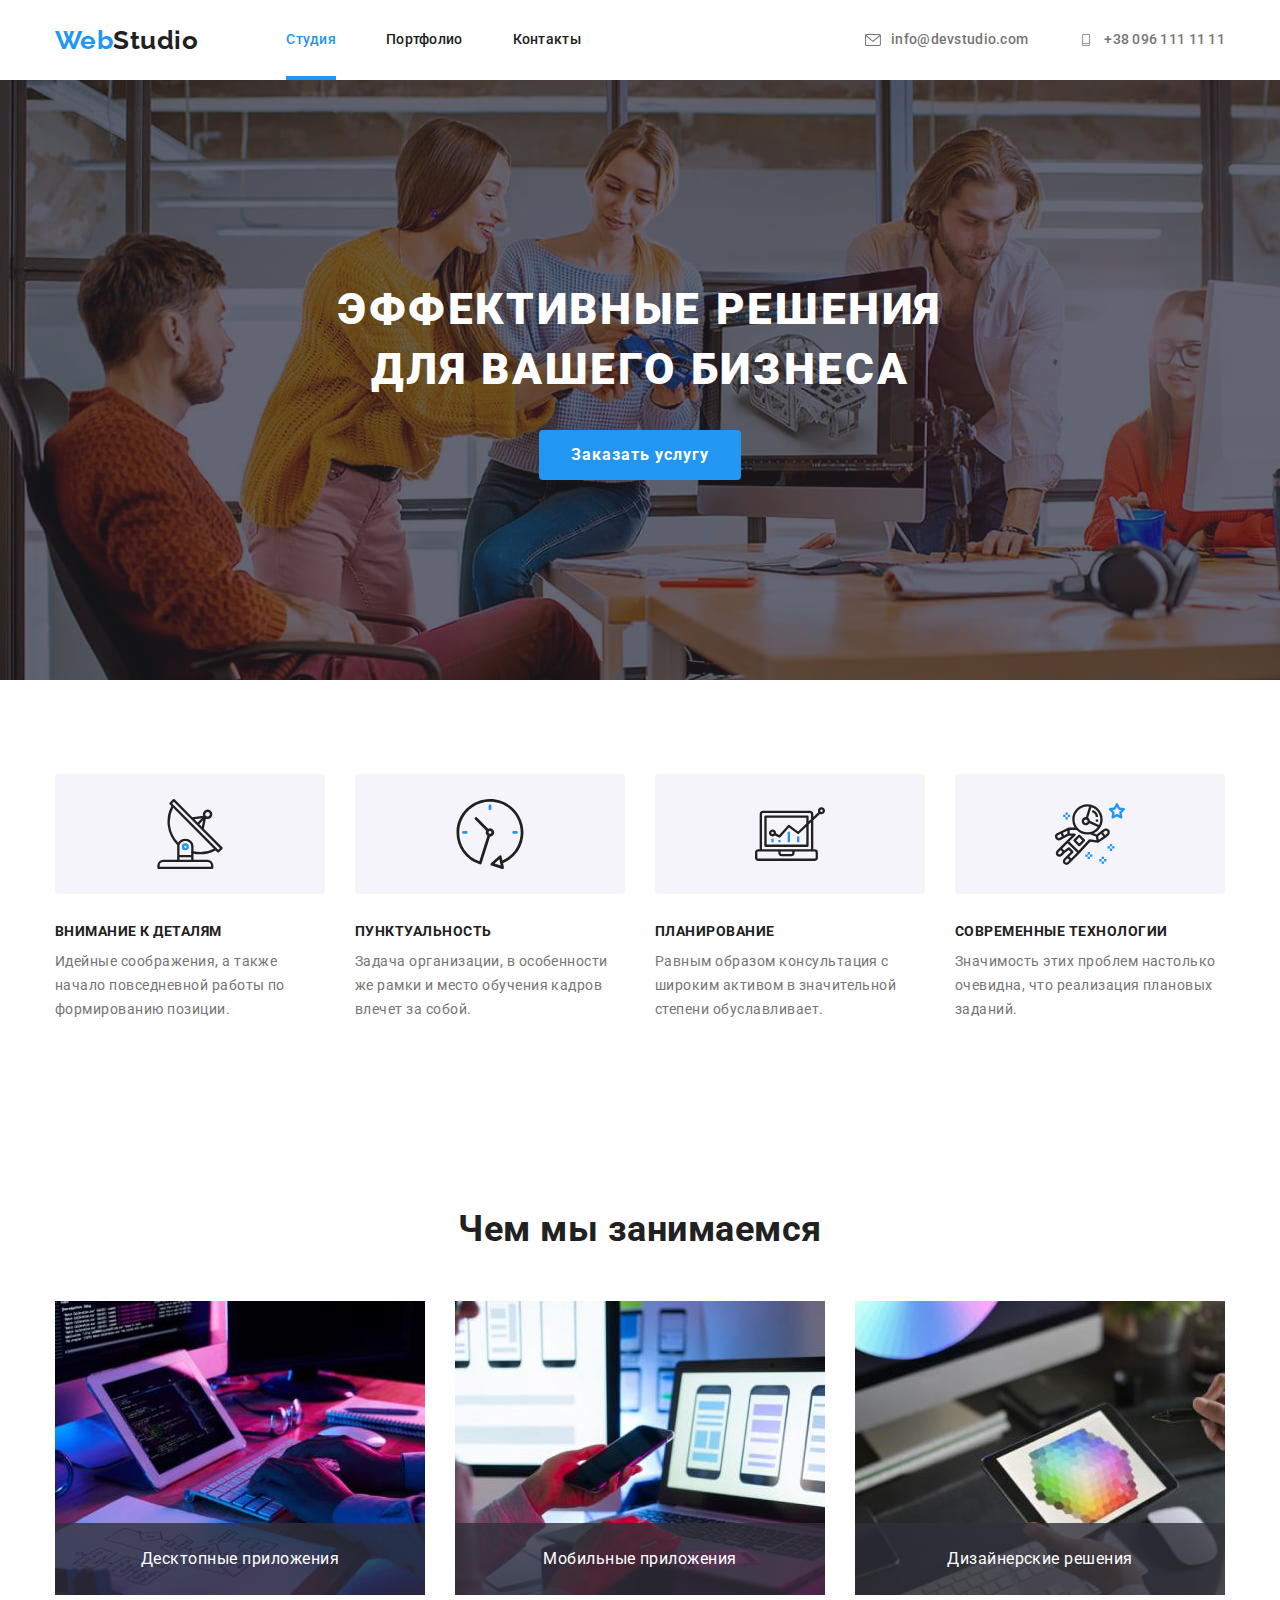
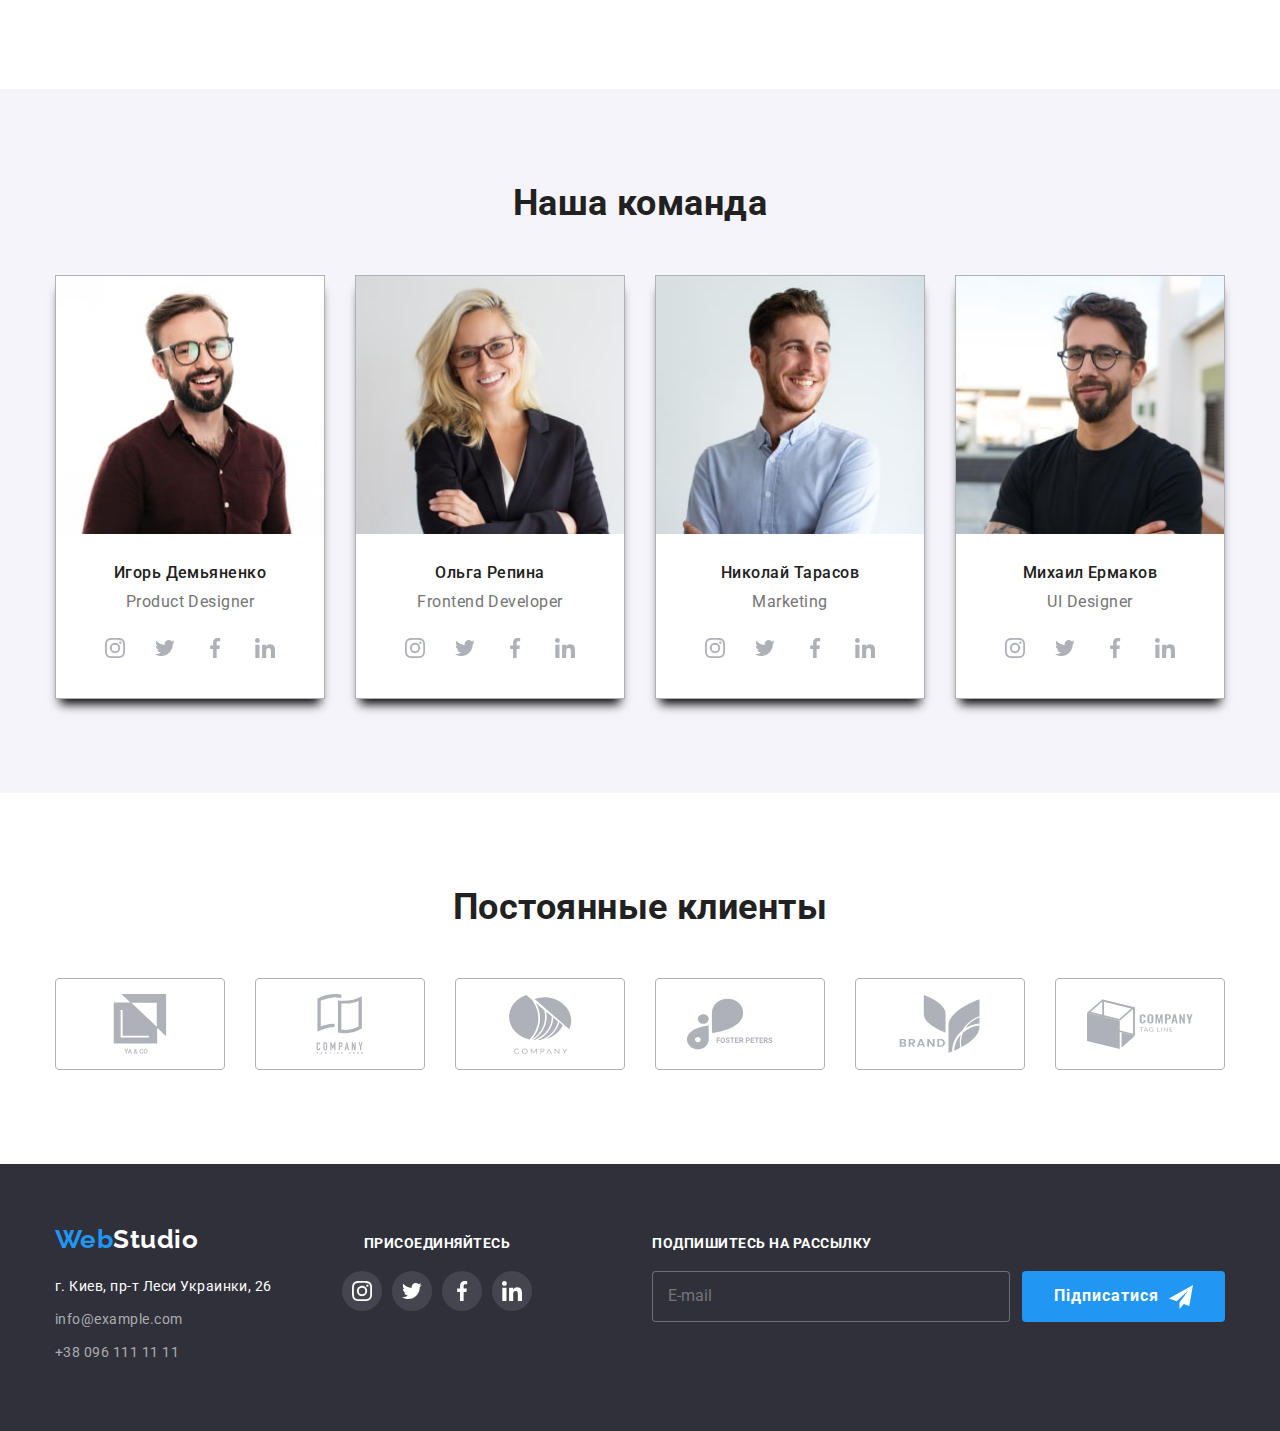
==== commit 4323531a: "fixed5" ====
--- a/index.html
+++ b/index.html
@@ -58,7 +58,7 @@
             
             <ul class="mobile-menu-nav">
               <li class="mobile-menu-item">
-                <a href="./index.html" class="mobile-menu-link">Студия </a>
+                <a href="./index.html" class=" mobile-menu-link curent">Студия </a>
               </li>
               <li class="mobile-menu-item">
                 <a href="./portfolio.html" class="mobile-menu-link">Портфолио</a>
@@ -173,7 +173,57 @@
         
             <ul class="comand">
                 <li class="comand-bloc">
-                    <img class="comand-teem" src="./images/img4.jpg" alt="команда" width="270">
+                    <picture>
+                        <source
+                          srcset="
+                                ./images/adaptive/team/desk/desk-team1-1x.webp 1x
+                                ./images/adaptive/team/desk/desk-team1-2x.webp 2x
+                              "
+                          media="(min-width:1200px)"
+                          type="image/webp"
+                        />
+                        <source
+                          srcset="
+                            ./images/adaptive/team/desk/desk-team1-1x.jpg 1x,
+                            ./images/adaptive/team/desk/desk-team1-2x.jpg 2x
+                          "
+                          media="(min-width:1200px)"
+                          type="image/jpg"
+                        />
+                        <source
+                          srcset="
+                                ./images/adaptive/team/tab/tab-team1-1x.webp 1x
+                                ./images/adaptive/team/tab/tab-team1-2x.webp 2x
+                              "
+                          media="(min-width:768px)"
+                          type="image/webp"
+                        />
+                        <source
+                          srcset="
+                            ./images/adaptive/team/tab/tab-team1-1x.jpg 1x,
+                            ./images/adaptive/team/tab/tab-team1-2x.jpg 2x
+                          "
+                          media="(min-width:768px)"
+                          type="image/jpg"
+                        />
+                        <source
+                          srcset="
+                                ./images/adaptive/team/mob/mob-team1-1x.webp 1x
+                                ./images/adaptive/team/mob/mob-team1-2x.webp 2x
+                              "
+                          media="(max-width:767px)"
+                          type="image/webp"
+                        />
+                        <source
+                          srcset="
+                            ./images/adaptive/team/mob/mob-team1-1x.jpg 1x,
+                            ./images/adaptive/team/mob/mob-team1-2x.jpg 2x
+                          "
+                          media="(max-width:767px)"
+                          type="image/jpg"
+                        />
+                        <img src="./images/adaptive/team/mob/mob-team1-1x.jpg " alt="Игорь Демьяненко" />
+                      </picture>
                 <div class="comand-cards">
                     <h3 class="comand-name">Игорь Демьяненко</h3>
                     <p class="profession">Product Designer</p>
@@ -186,7 +236,57 @@
                 </div>
                 </li>
                 <li class="comand-bloc">
-                    <img class="comand-teem" src="./images/img5.jpg" alt="команда" width="270">
+                    <picture>
+                        <source
+                          srcset="
+                                ./images/adaptive/team/desk/desk-team2-1x.webp 1x
+                                ./images/adaptive/team/desk/desk-team2-2x.webp 2x
+                              "
+                          media="(min-width:1200px)"
+                          type="image/webp"
+                        />
+                        <source
+                          srcset="
+                            ./images/adaptive/team/desk/desk-team2-1x.jpg 1x,
+                            ./images/adaptive/team/desk/desk-team2-2x.jpg 2x
+                          "
+                          media="(min-width:1200px)"
+                          type="image/jpg"
+                        />
+                        <source
+                          srcset="
+                                ./images/adaptive/team/tab/tab-team2-1x.webp 1x
+                                ./images/adaptive/team/tab/tab-team2-2x.webp 2x
+                              "
+                          media="(min-width:768px)"
+                          type="image/webp"
+                        />
+                        <source
+                          srcset="
+                            ./images/adaptive/team/tab/tab-team2-1x.jpg 1x,
+                            ./images/adaptive/team/tab/tab-team2-2x.jpg 2x
+                          "
+                          media="(min-width:768px)"
+                          type="image/jpg"
+                        />
+                        <source
+                          srcset="
+                                ./images/adaptive/team/mob/mob-team2-1x.webp 1x
+                                ./images/adaptive/team/mob/mob-team2-2x.webp 2x
+                              "
+                          media="(max-width:767px)"
+                          type="image/webp"
+                        />
+                        <source
+                          srcset="
+                            ./images/adaptive/team/mob/mob-team2-1x.jpg 1x,
+                            ./images/adaptive/team/mob/mob-team2-2x.jpg 2x
+                          "
+                          media="(max-width:767px)"
+                          type="image/jpg"
+                        />
+                        <img src="./images/adaptive/team/mob/mob-team2-1x.jpg " alt="Игорь Демьяненко" />
+                      </picture>
                  <div class="comand-cards">
                     <h3 class="comand-name">Ольга Репина</h3>
                     <p class="profession">Frontend Developer</p>
@@ -199,8 +299,57 @@
                 </div>
                 </li>
                 <li class="comand-bloc">
-                    <img class="comand-teem" src="./images/img6.jpg" alt="команда" width="270">
-                <div class="comand-cards">
+                    <picture>
+                        <source
+                          srcset="
+                                ./images/adaptive/team/desk/desk-team3-1x.webp 1x
+                                ./images/adaptive/team/desk/desk-team3-2x.webp 2x
+                              "
+                          media="(min-width:1200px)"
+                          type="image/webp"
+                        />
+                        <source
+                          srcset="
+                            ./images/adaptive/team/desk/desk-team3-1x.jpg 1x,
+                            ./images/adaptive/team/desk/desk-team3-2x.jpg 2x
+                          "
+                          media="(min-width:1200px)"
+                          type="image/jpg"
+                        />
+                        <source
+                          srcset="
+                                ./images/adaptive/team/tab/tab-team3-1x.webp 1x
+                                ./images/adaptive/team/tab/tab-team3-2x.webp 2x
+                              "
+                          media="(min-width:768px)"
+                          type="image/webp"
+                        />
+                        <source
+                          srcset="
+                            ./images/adaptive/team/tab/tab-team3-1x.jpg 1x,
+                            ./images/adaptive/team/tab/tab-team3-2x.jpg 2x
+                          "
+                          media="(min-width:768px)"
+                          type="image/jpg"
+                        />
+                        <source
+                          srcset="
+                                ./images/adaptive/team/mob/mob-team3-1x.webp 1x
+                                ./images/adaptive/team/mob/mob-team3-2x.webp 2x
+                              "
+                          media="(max-width:767px)"
+                          type="image/webp"
+                        />
+                        <source
+                          srcset="
+                            ./images/adaptive/team/mob/mob-team3-1x.jpg 1x,
+                            ./images/adaptive/team/mob/mob-team3-2x.jpg 2x
+                          "
+                          media="(max-width:767px)"
+                          type="image/jpg"
+                        />
+                        <img src="./images/adaptive/team/mob/mob-team3-1x.jpg " alt="Игорь Демьяненко" />
+                      </picture>                <div class="comand-cards">
                     <h3 class="comand-name">Николай Тарасов</h3>
                     <p class="profession">Marketing</p>
                     <ul class="soc-list">
@@ -212,8 +361,57 @@
                 </div>
                 </li>
                 <li class="comand-bloc">
-                    <img class="comand-teem" src="./images/img7.jpg" alt="команда" width="270">
-                    <div class="comand-cards">
+                    <picture>
+                        <source
+                          srcset="
+                                ./images/adaptive/team/desk/desk-team4-1x.webp 1x
+                                ./images/adaptive/team/desk/desk-team4-2x.webp 2x
+                              "
+                          media="(min-width:1200px)"
+                          type="image/webp"
+                        />
+                        <source
+                          srcset="
+                            ./images/adaptive/team/desk/desk-team4-1x.jpg 1x,
+                            ./images/adaptive/team/desk/desk-team4-2x.jpg 2x
+                          "
+                          media="(min-width:1200px)"
+                          type="image/jpg"
+                        />
+                        <source
+                          srcset="
+                                ./images/adaptive/team/tab/tab-team4-1x.webp 1x
+                                ./images/adaptive/team/tab/tab-team4-2x.webp 2x
+                              "
+                          media="(min-width:768px)"
+                          type="image/webp"
+                        />
+                        <source
+                          srcset="
+                            ./images/adaptive/team/tab/tab-team4-1x.jpg 1x,
+                            ./images/adaptive/team/tab/tab-team4-2x.jpg 2x
+                          "
+                          media="(min-width:768px)"
+                          type="image/jpg"
+                        />
+                        <source
+                          srcset="
+                                ./images/adaptive/team/mob/mob-team4-1x.webp 1x
+                                ./images/adaptive/team/mob/mob-team4-2x.webp 2x
+                              "
+                          media="(max-width:767px)"
+                          type="image/webp"
+                        />
+                        <source
+                          srcset="
+                            ./images/adaptive/team/mob/mob-team4-1x.jpg 1x,
+                            ./images/adaptive/team/mob/mob-team4-2x.jpg 2x
+                          "
+                          media="(max-width:767px)"
+                          type="image/jpg"
+                        />
+                        <img src="./images/adaptive/team/mob/mob-team4-1x.jpg " alt="Игорь Демьяненко" />
+                      </picture>                    <div class="comand-cards">
                     <h3 class="comand-name">Михаил Ермаков</h3>
                     <p class="profession">UI Designer</p>
                     <ul class="soc-list">
--- a/css/main.min.css
+++ b/css/main.min.css
@@ -1,2 +1,2 @@
-:root{--primary-text-color: #212121;--title-text-color: #757575;--accent-color: #2196F3;--hero-title-color: #ffffff;--background-hero-color: #2F303A;--transition: 250ms cubic-bezier(0.4, 0, 0.2, 1);--from-modal-color: rgba(33, 150, 243, 1)}.visually__hidden{position:absolute;width:1px;height:1px;margin:-1px;border:0;padding:0;white-space:normal;clip-path:inset(100%);clip:rect(0 0 0 0);overflow:hidden}h1,h2,h3,h4,p,ul{margin:0px;padding-left:0px}ul{list-style:none}a{text-decoration:none}img{display:block;max-width:100%;height:auto}.p{font-size:16px;line-height:1.9}.container{width:100%;padding-left:15px;padding-right:15px;margin:0 auto}@media screen and (min-width: 480px){.container{width:480px}}@media screen and (min-width: 768px){.container{width:768px}}@media screen and (min-width: 1200px){.container{width:1200px}}body{background-color:var(--hero-title-color);color:var(--title-text-color);font-family:"Roboto",sans-serif;font-style:normal;font-weight:400;letter-spacing:0.03em}.section{padding-bottom:60px;padding-top:60px}@media (min-width: 1200px){.section{padding-bottom:94px;padding-top:94px}}.section__title{text-align:center;margin-left:auto;margin-right:auto;margin-bottom:50px;color:var(--primary-text-color);font-weight:700;font-size:36px;line-height:1.16;text-align:center}.button{cursor:pointer;color:var(--primary-text-color);background-color:var(--accent-color);font-family:"Roboto",sans-serif;font-style:normal}.button-primary{margin-left:auto;margin-right:auto;display:flex;align-items:center;justify-content:center;border-radius:4px;padding:10px 32px;border:none;min-width:200px;color:var(--hero-title-color);background-color:var(--accent-color);cursor:pointer;font-family:inherit;font-style:normal;font-weight:700;font-size:16px;line-height:1.9;letter-spacing:0.06em;transition:background-color,var(--transition)}.button-primary:hover,.button-primary:focus{background-color:#188CE8}.btn-portfolio{cursor:pointer;font-family:inherit;font-style:normal;font-weight:500;font-size:16px;line-height:1.6;padding:6px 22px;transition-property:color, background-color, box-shadow;transition-duration:250ms;transition-timing-function:cubic-bezier(0.4, 0, 0.2, 1)}.btn-portfolio:hover,.btn-portfolio:focus{color:var(--hero-title-color);background-color:var(--accent-color);box-shadow:0px 3px 1px rgba(0,0,0,0.1),0px 1px 2px rgba(0,0,0,0.08),0px 2px 2px rgba(0,0,0,0.12);border-radius:4px}.menu-btn{margin-left:auto;display:flex;align-items:center;justify-content:center;width:40px;height:40px;padding:0;background-color:transparent;border:none;cursor:pointer}@media (min-width: 768px){.menu-btn{display:none}}.menu-btn.is-open{position:fixed;top:8px;right:15px;z-index:10}.icon-open{opacity:1}.menu-btn.is-open .icon-open{opacity:0}.icon-close{opacity:0}.menu-btn.is-open .icon-close{opacity:1}.mobile-menu{position:fixed;top:0;left:0;z-index:9;transform:translateX(100%);display:flex;flex-direction:column;padding:48px 40px;width:100vw;height:100vh;background-color:#fff;transition:transform 400ms ease-in}@media (min-width: 768px){.mobile-menu{display:none}}.mobile-menu.is-open{transform:translateX(0)}.mobile-menu-close-btn{position:absolute;top:10px;right:15px;display:flex;align-items:center;justify-content:center;width:40px;height:40px;padding:0;background-color:transparent;border:none;cursor:pointer}.mobile-menu-nav{margin-bottom:auto;font-family:"Roboto";font-weight:500;font-size:40px;line-height:47px;letter-spacing:0.02em;color:#212121}.mobile-menu-nav .mobile-menu-item:not(:last-child){margin-bottom:32px}.mobile-menu-nav .mobile-menu-link{color:currentColor}.mobile-menu-contacts{margin-bottom:64px;font-family:"Roboto";font-weight:500;font-size:24px;line-height:28px;letter-spacing:0.02em;color:#757575}.mobile-menu-contacts .mobile-menu-item:not(:last-child){margin-bottom:32px}.mobile-menu-contacts .mobile-menu-item:first-child .mobile-menu-link{color:#2196f3}@media screen and (min-width: 480px){.mobile-menu-contacts .mobile-menu-item:first-child .mobile-menu-link{font-size:34px}}.mobile-menu-contacts .mobile-menu-link{color:currentColor}.mobile-menu-socials{display:flex;flex-wrap:wrap;gap:10px;font-family:"Roboto";font-weight:500;font-size:18px;line-height:22px;letter-spacing:0.02em;color:#2196f3}.mobile-menu-socials .mobile-menu-link{color:currentColor}.mobile-menu-socials .mobile-menu-social:not(:last-child){padding-right:10px;border-right:1px solid rgba(33,33,33,0.2)}.modal{max-width:528px;min-height:581px;width:100%;left:50%;top:50%;position:absolute;background-color:var(--hero-title-color);transform:translate(-50%, -50%);transition:transform 500ms linear;border-radius:4px;box-shadow:rgba(0,0,0,0.1)}.backdrop.is-hidden .modal{transform:translate(-50%, -50%) scale(0) rotate(45deg)}.button-modal{position:absolute;right:8px;top:8px;border-radius:50% 50%;border-color:rgba(0,0,0,0.1);background-color:transparent;display:flex;align-items:center;justify-content:center;width:30px;height:30px;transition:fill var(--transition);cursor:pointer}.modal-title{text-align:center;color:var(--primary-text-color);font-weight:700;font-size:20px;line-height:1.15;text-align:center;letter-spacing:0.03em;margin-left:40px;margin-right:40px;margin-bottom:12px;padding-top:40px}.backdrop{width:100%;height:100%;position:fixed;background-color:rgba(0,0,0,0.2);z-index:999;opacity:1;top:0;left:0;transition:opacity 500ms linear,visibility 500ms linear}.is-hidden{opacity:0;visibility:hidden;pointer-events:none}.close-svg{width:18px;height:18px;cursor:pointer;transition:fill var(--transition)}.button-modal:hover .close-svg,.button-modal:focus .close-svg{fill:var(--accent-color)}@media (max-width: 767.98px){.header{padding-top:10px;padding-bottom:10px}}@media (min-width: 768px){.header .logo{margin-right:88px}}.header__container{display:flex;align-items:center;justify-content:space-between}@media (min-width: 768px){.header__nav{width:100%;display:flex;align-items:center}}.header__main-nav{display:flex;align-items:center}.web{color:var(--accent-color);font-family:Raleway, sans-serif;font-weight:700;font-size:26px;line-height:1.19;margin-top:24px}.logo{color:var(--primary-text-color);font-family:Raleway, sans-serif;font-weight:700;font-size:26px;line-height:1.19;transition:color,var(--transition)}.logo:hover{color:var(--accent-color)}.site__nav-linc{color:var(--primary-text-color);font-weight:500;font-size:14px;line-height:1.14;letter-spacing:0.02em;transition:color,var(--transition);padding-bottom:32px;padding-top:32px;position:relative;display:flex;align-items:center}.site__nav-linc:hover,.site__nav-linc:focus{color:var(--accent-color)}.site__nav{display:flex;padding:0}@media (max-width: 767.98px){.site__nav{display:none}}@media (min-width: 768px){.site__nav-item:not(:last-child){margin-right:50px}}.site__nav .linc.curent{color:var(--accent-color)}.link{margin-bottom:9px;display:block;transition:color,var(--transition)}.linc.portfolio::after{content:"";display:block;position:absolute;background-color:var(--accent-color);width:78px;height:4px;margin-top:28px;bottom:0}.linc.curent::after{content:"";display:block;position:absolute;background-color:var(--accent-color);width:48px;height:4px;bottom:0;left:0}.contact{margin-left:auto}@media (max-width: 767.98px){.contact{display:none}}@media (min-width: 1200px){.contact{display:flex;align-items:center}}@media (min-width: 768px) and (max-width: 1199.98px){.contact__item:not(:last-child){margin-bottom:10px}}@media (min-width: 1200px){.contact__item:not(:last-child){margin-right:50px}}.contact__icon{margin-right:10px;fill:var(--title-text-color);transition:fill,var(--transition)}.contact__link:hover .contact__icon{fill:var(--accent-color)}.contact__link:focus .contact__icon{fill:var(--accent-color)}.contact__link{display:flex;align-items:center;font-size:12px;line-height:1.16;color:var(--title-text-color);font-weight:500;letter-spacing:0.02em;transition:color,var(--transition)}@media (min-width: 1200px){.contact__link{font-size:14px;line-height:1.14}}.contact__link:hover,.contact__link:focus{color:var(--accent-color)}.contact-num{display:block;transition:color,var(--transition)}.link,.contact-num{color:rgba(255,255,255,0.6);font-style:normal}.link:hover,.contact-num:hover{color:var(--accent-color)}.link:focus,.contact-num:focus{color:var(--accent-color)}address{font-size:14px;line-height:1.7}.location{margin-bottom:9px;display:block;color:var(--hero-title-color);font-family:"Roboto",sans-serif;font-style:normal}footer{background-color:var(--background-hero-color);padding-top:60px;padding-bottom:60px;margin:0 auto}.logo-footer{color:var(--hero-title-color);font-family:Raleway, sans-serif;font-weight:700;font-size:26px;line-height:1.19}.icons-footer{fill:var(--hero-title-color)}.footer-content{display:block;padding-bottom:20px}.ftr-title{text-transform:uppercase;font-weight:700;color:var(--hero-title-color);font-size:14px}.footer-icons{text-align:center;margin-bottom:60px}@media (max-width: 1199.98px){.ftr-cont{margin-bottom:60px;text-align:center}}@media (min-width: 1200px){.ftr-cont{margin-right:70px}}@media (min-width: 768px){.container-futer{flex-wrap:wrap;display:flex;align-items:baseline;justify-content:space-around}}.soc-list-ftr{display:flex;justify-self:auto;justify-content:center;align-items:center;padding-top:20px}.soc-item:not(:last-child){margin-right:10px}.soc-link-ftr{width:40px;height:40px;display:flex;justify-self:auto;justify-content:center;align-items:center;border-radius:50% 50%;background-color:rgba(255,255,255,0.1);transition:background-color,var(--transition)}.soc-link-ftr:hover,.soc-link-ftr:focus{background-color:#2196f3}.address{display:contents}.icons-footer{fill:var(--hero-title-color);transition:fill,var(--transition)}.icons-footer:hover{fill:var(--hero-title-color)}.soc-link-ftr:hover .icons-footer,.soc-link-ftr:focus .icons-footer{fill:var(--hero-title-color)}.portfolio-wraper{position:relative;overflow:hidden}.portfolio-text{position:absolute;top:0;left:0;width:100%;height:100%;color:var(--hero-title-color);background-color:rgba(33,150,243,0.9);transform:translateY(100%);transition:transform var(--transition);padding:63px 24px;font-size:18px;line-height:1.7;letter-spacing:0.06em}.portfolio-link:hover .portfolio-text,.portfolio-link:focus .portfolio-text{transform:translateY(0)}.header__portfolio{border-bottom:solid #ECECEC}.img-portfolio{display:block}.card-text{padding:20px 24px;border:1px solid #ECECEC}.title-portfolio{margin-bottom:4px;color:var(--primary-text-color);font-weight:700;font-size:18px;line-height:2;letter-spacing:0.06em}.portfolio-link{display:block;transition:box-shadow var(--transition)}.portfolio-link:hover,.portfolio-link:focus{box-shadow:0px 1px 1px rgba(0,0,0,0.12),0px 4px 4px rgba(0,0,0,0.06),1px 4px 6px rgba(0,0,0,0.16)}.title-work{line-height:1.9;color:var(--title-text-color);font-family:Roboto, sans-serif;font-style:normal;font-weight:400;letter-spacing:0.03em}.section-filters{padding-top:100px;padding-bottom:94px}.ftr-content{flex-basis:calc((100% - 90px) / 3);margin-left:30px;margin-bottom:30px}.filters-content{display:flex;flex-wrap:wrap;padding-left:0;margin-right:-30px;margin-right:-30px}.filters{display:flex;justify-content:center;margin-bottom:56px}.filters>li:not(:last-child){margin-right:6px}.group-list{display:flex;flex-direction:column;justify-content:center;flex-wrap:wrap;margin-left:-30px;margin-top:-30px}@media (max-width: 767.98px){.group-list{flex-direction:row}}@media (min-width: 768px){.group-list{flex-direction:row}}.group-item{display:flex;margin-top:30px;margin-left:30px}@media (max-width: 767.98px){.group-item{width:calc(100% / 2 - 30px)}}@media (min-width: 768px){.group-item{width:calc(100% / 3 - 30px)}}@media (min-width: 1200px){.group-item{width:calc(100% / 6 - 30px)}}.group-link{width:100%;height:92px;display:flex;border:1px solid #afb1b8;border-radius:4px;align-items:center;justify-content:center;fill:#afb1b8;transition:fill,var(--transition)}.group-link:hover,.group-link:focus{border-color:var(--accent-color);fill:var(--accent-color)}.group{width:106px;height:60px}@media (max-width: 1199.98px){.sub-container{text-align:center}}@media (min-width: 1200px){.sub-container{margin-left:auto}}.subscribe-icon{text-align:center;margin-left:10px;fill:var(--hero-title-color)}@media (min-width: 1200px){.subscribe-form{display:flex;align-items:center}}.sub-text{text-transform:uppercase;font-weight:700;color:#ffffff;font-size:14px;margin-bottom:20px}.subscribe-input{width:100%;max-width:450px;padding-left:15px;padding-bottom:15px;padding-top:15px;background-color:var(--background-hero-color);border:1px solid rgba(255,255,255,0.3);border-radius:4px;color:var(--hero-title-color)}@media (min-width: 768px){.subscribe-input{width:450px}}@media (max-width: 1199.98px){.subscribe-input{margin-bottom:20px}}@media (min-width: 1200px){.subscribe-input{width:358px;margin-right:12px}}.form-wrapers{margin-bottom:20px}.form{display:flex;flex-direction:column;margin-left:40px;margin-right:40px}.form-label-checkbox{display:flex;align-items:center;justify-content:center;margin-bottom:10px;font-size:14px;margin-bottom:30px}.form-label{display:flex;flex-direction:column;font-size:12px;line-height:1.16;letter-spacing:0.01em}.form-label:not(:last-child){margin-bottom:10px}.form-link{color:var(--accent-color);border-bottom:1px solid var(--accent-color)}.form-input{padding:12px;width:100%;border:1px solid var(--title-text-color);border-radius:4px;height:40px;transition:fill var(--transition)}.form-input:hover,.form-input:focus{border:1px solid var(--from-modal-color)}.form-text{margin-bottom:5px}.check-text{font-size:14px}.form-textarea{height:120px;resize:none}.form-textarea::placeholder{color:rgba(117,117,117,0.5)}.form-icon-wrap{position:relative}.form-checkbox{width:16px;height:15px;border:1px solid var(--title-text-color);margin-right:10px;display:flex;justify-content:center;align-items:center;border-radius:4px}.form-check-input:hover+.form-checkbox,.form-check-input:focus+.form-checkbox{border:1px solid var(--from-modal-color)}.form-check-input:checked+.form-checkbox{background-color:var(--from-modal-color);border:1px solid var(--from-modal-color)}.form-icon-wrap .form-input{padding-left:40px}.form-icon{position:absolute;left:10px;top:50%;transform:translateY(-50%);fill:#212121;transition:fill var(--transition)}.form-input:hover+.form-icon,.form-input:focus+.form-icon{fill:var(--from-modal-color)}.soc-list{display:flex;justify-self:auto;justify-content:center;align-items:center;padding:0px;padding:0px 0px 30px 0px;margin-top:16px}.soc-item:not(:last-child){margin-right:10px}.soc-link{width:40px;height:40px;display:flex;justify-self:auto;justify-content:center;align-items:center;border-radius:50% 50%;transition:background-color,var(--transition)}.soc-link:hover,.soc-link:focus{background-color:#2196F3}.icons{fill:#AFB1B8;transition:fill,var(--transition)}.icons:hover{fill:var(--hero-title-color)}.soc-link:hover .icons,.soc-link:focus .icons{fill:var(--hero-title-color)}.section-team{padding-top:94px;padding-bottom:94px;background-color:#F5F4FA;margin:0 auto}.comand-cards{padding-top:30px;background-color:#ffffff}.comand-bloc{border:1px solid #AFB1B8;box-shadow:0px 10px 10px -5px #000}@media (min-width: 1200px){.comand{display:flex;justify-content:flex-start;padding:0}}.comand-name,.profession{text-align:center}.section__hero{padding-top:118px;padding-bottom:118px;background-color:var(--background-hero-color);background-image:linear-gradient(rgba(47,48,58,0.4), rgba(47,48,58,0.4)),url(../images/herofon-sm.jpg);background-repeat:no-repeat;background-size:cover}@media (min-width: 1200px){.section__hero{padding-top:200px;padding-bottom:200px;max-width:1600рх;margin:0 auto;background-image:linear-gradient(rgba(47,48,58,0.4), rgba(47,48,58,0.4)),url(../images/herofon.jpg)}}.hero__block{display:flow-root}.hero__title{display:block;margin-right:auto;margin-left:auto;max-width:360px;margin-bottom:30px;color:var(--hero-title-color);font-weight:900;font-size:26px;line-height:1.36;text-align:center;letter-spacing:0.06em;text-transform:uppercase}@media (min-width: 1200px){.hero__title{max-width:696px;font-size:44px}}.images{display:flex;justify-content:flex-start;padding:0;flex-wrap:wrap;margin-top:-30px;margin-left:-30px}.img__work{position:relative;flex-basis:calc(100% / 3 - 30px);margin-top:30px;margin-left:30px}.img__text{position:absolute;background-color:rgba(47,48,58,0.8);color:var(--hero-title-color);width:100%;text-align:center;padding-top:27px;padding-bottom:27px;bottom:0;left:0}@media (max-width: 767.98px){.work__section{display:none}}@media (min-width: 768px) and (max-width: 1199.98px){.work__section{display:none}}.icon__qualitis{background-color:#F5F4FA;margin-bottom:30px;border-radius:4px;display:flex;justify-content:center;align-items:center;height:120px}.feature .title{margin-bottom:10px;color:var(--primary-text-color);font-weight:700;font-size:14px;line-height:1.14;text-transform:uppercase}@media (max-width: 767.98px){.feature .title{text-align:center}}.description{font-size:14px;line-height:1.7}.feature{display:flex;flex-direction:column;justify-content:center;flex-wrap:wrap;margin-left:-30px;margin-top:-30px}@media (min-width: 768px){.feature{flex-direction:row}}.feature__item{margin-top:30px;margin-left:30px}@media (min-width: 768px){.feature__item{width:calc(100% / 2 - 30px)}}@media (min-width: 1200px){.feature__item{width:calc(100% / 4 - 30px)}}.comand-teem{display:block}.comand-name{margin-bottom:10px;color:var(--primary-text-color);font-weight:500;font-size:16px;line-height:1.18}.profession{font-size:16px;line-height:1.18}.comand{display:flex;flex-direction:column;justify-content:center;flex-wrap:wrap;margin-left:-30px;margin-top:-30px}@media (min-width: 768px){.comand{flex-direction:row}}.comand-bloc{margin-top:30px;margin-left:30px}@media (min-width: 768px){.comand-bloc{width:calc(100% / 2 - 30px)}}@media (min-width: 1200px){.comand-bloc{width:calc(100% / 4 - 30px)}}
+:root{--primary-text-color: #212121;--title-text-color: #757575;--accent-color: #2196F3;--hero-title-color: #ffffff;--background-hero-color: #2F303A;--transition: 250ms cubic-bezier(0.4, 0, 0.2, 1);--from-modal-color: rgba(33, 150, 243, 1)}.visually__hidden{position:absolute;width:1px;height:1px;margin:-1px;border:0;padding:0;white-space:normal;clip-path:inset(100%);clip:rect(0 0 0 0);overflow:hidden}h1,h2,h3,h4,p,ul{margin:0px;padding-left:0px}ul{list-style:none}a{text-decoration:none}img{display:block;max-width:100%;height:auto}.p{font-size:16px;line-height:1.9}.container{width:100%;padding-left:15px;padding-right:15px;margin:0 auto}@media screen and (min-width: 480px){.container{width:480px}}@media screen and (min-width: 768px){.container{width:768px}}@media screen and (min-width: 1200px){.container{width:1200px}}body{background-color:var(--hero-title-color);color:var(--title-text-color);font-family:"Roboto",sans-serif;font-style:normal;font-weight:400;letter-spacing:0.03em}.section{padding-bottom:60px;padding-top:60px}@media (min-width: 1200px){.section{padding-bottom:94px;padding-top:94px}}.section__title{text-align:center;margin-left:auto;margin-right:auto;margin-bottom:50px;color:var(--primary-text-color);font-weight:700;font-size:36px;line-height:1.16;text-align:center}.button{cursor:pointer;color:var(--primary-text-color);background-color:var(--accent-color);font-family:"Roboto",sans-serif;font-style:normal}.button-primary{margin-left:auto;margin-right:auto;display:flex;align-items:center;justify-content:center;border-radius:4px;padding:10px 32px;border:none;min-width:200px;color:var(--hero-title-color);background-color:var(--accent-color);cursor:pointer;font-family:inherit;font-style:normal;font-weight:700;font-size:16px;line-height:1.9;letter-spacing:0.06em;transition:background-color,var(--transition)}.button-primary:hover,.button-primary:focus{background-color:#188CE8}.btn-portfolio{cursor:pointer;font-family:inherit;font-style:normal;font-weight:500;font-size:16px;line-height:1.6;padding:6px 22px;transition-property:color, background-color, box-shadow;transition-duration:250ms;transition-timing-function:cubic-bezier(0.4, 0, 0.2, 1)}.btn-portfolio:hover,.btn-portfolio:focus{color:var(--hero-title-color);background-color:var(--accent-color);box-shadow:0px 3px 1px rgba(0,0,0,0.1),0px 1px 2px rgba(0,0,0,0.08),0px 2px 2px rgba(0,0,0,0.12);border-radius:4px}.menu-btn{margin-left:auto;display:flex;align-items:center;justify-content:center;width:40px;height:40px;padding:0;background-color:transparent;border:none;cursor:pointer}@media (min-width: 768px){.menu-btn{display:none}}.menu-btn.is-open{position:fixed;top:8px;right:15px;z-index:10}.icon-open{opacity:1}.menu-btn.is-open .icon-open{opacity:0}.icon-close{opacity:0}.icon-close:hover,.icon-close:focus{fill:var(--accent-color)}.menu-btn.is-open .icon-close{opacity:1}.mobile-menu{position:fixed;top:0;left:0;z-index:9;transform:translateX(100%);display:flex;flex-direction:column;padding:48px 40px;width:100vw;height:100vh;background-color:#fff;transition:transform 400ms ease-in}@media (min-width: 768px){.mobile-menu{display:none}}.mobile-menu.is-open{transform:translateX(0)}.mobile-menu-link{color:currentColor}.mobile-menu-nav{margin-bottom:auto;font-family:"Roboto";font-weight:500;font-size:40px;line-height:47px;letter-spacing:0.02em;color:#212121}.mobile-menu-nav .mobile-menu-item:not(:last-child){margin-bottom:32px}.mobile-menu-nav .curent{color:var(--accent-color)}.mobile-menu-contacts{margin-bottom:64px;font-family:"Roboto";font-weight:500;font-size:24px;line-height:28px;letter-spacing:0.02em;color:#757575}.mobile-menu-contacts .mobile-menu-item:not(:last-child){margin-bottom:32px}.mobile-menu-contacts .mobile-menu-item:first-child .mobile-menu-link{color:var(--accent-color)}@media screen and (min-width: 480px){.mobile-menu-contacts .mobile-menu-item:first-child .mobile-menu-link{font-size:34px}}.mobile-menu-socials{display:flex;flex-wrap:wrap;gap:10px;font-family:"Roboto";font-weight:500;font-size:18px;line-height:22px;letter-spacing:0.02em;color:#2196f3}.mobile-menu-socials .mobile-menu-social:not(:last-child){padding-right:10px;border-right:1px solid rgba(33,33,33,0.2)}.modal{max-width:450px;min-height:609px;width:100%;left:50%;top:50%;position:absolute;background-color:var(--hero-title-color);transform:translate(-50%, -50%);transition:transform 500ms linear;border-radius:4px;box-shadow:rgba(0,0,0,0.1)}@media (min-width: 1200px){.modal{max-width:528px;min-height:581px}}.backdrop.is-hidden .modal{transform:translate(-50%, -50%) scale(0) rotate(45deg)}.button-modal{position:absolute;right:8px;top:8px;border-radius:50% 50%;border-color:rgba(0,0,0,0.1);background-color:transparent;display:flex;align-items:center;justify-content:center;width:30px;height:30px;transition:fill var(--transition);cursor:pointer}.modal-title{text-align:center;color:var(--primary-text-color);font-weight:700;font-size:20px;line-height:1.15;text-align:center;letter-spacing:0.03em;margin-left:40px;margin-right:40px;margin-bottom:12px;padding-top:40px}.backdrop{width:100%;height:100%;position:fixed;background-color:rgba(0,0,0,0.2);z-index:999;opacity:1;top:0;left:0;transition:opacity 500ms linear,visibility 500ms linear}.is-hidden{opacity:0;visibility:hidden;pointer-events:none}.close-svg{width:18px;height:18px;cursor:pointer;transition:fill var(--transition)}.button-modal:hover .close-svg,.button-modal:focus .close-svg{fill:var(--accent-color)}@media (max-width: 767.98px){.header{padding-top:10px;padding-bottom:10px}}@media (min-width: 768px){.header .logo{margin-right:88px}}.header__container{display:flex;align-items:center;justify-content:space-between}@media (min-width: 768px){.header__nav{width:100%;display:flex;align-items:center}}.header__main-nav{display:flex;align-items:center}.web{color:var(--accent-color);font-family:Raleway, sans-serif;font-weight:700;font-size:26px;line-height:1.19;margin-top:24px}.logo{color:var(--primary-text-color);font-family:Raleway, sans-serif;font-weight:700;font-size:26px;line-height:1.19;transition:color,var(--transition)}.logo:hover{color:var(--accent-color)}.site__nav-linc{color:var(--primary-text-color);font-weight:500;font-size:14px;line-height:1.14;letter-spacing:0.02em;transition:color,var(--transition);padding-bottom:32px;padding-top:32px;position:relative;display:flex;align-items:center}.site__nav-linc:hover,.site__nav-linc:focus{color:var(--accent-color)}.site__nav{display:flex;padding:0}@media (max-width: 767.98px){.site__nav{display:none}}@media (min-width: 768px){.site__nav-item:not(:last-child){margin-right:50px}}.site__nav .linc.curent{color:var(--accent-color)}.link{margin-bottom:9px;display:block;transition:color,var(--transition)}.linc.portfolio::after{content:"";display:block;position:absolute;background-color:var(--accent-color);width:78px;height:4px;margin-top:28px;bottom:0}.linc.curent::after{content:"";display:block;position:absolute;background-color:var(--accent-color);width:100%;height:4px;bottom:0;left:0}.contact{margin-left:auto}@media (max-width: 767.98px){.contact{display:none}}@media (min-width: 1200px){.contact{display:flex;align-items:center}}@media (min-width: 768px) and (max-width: 1199.98px){.contact__item:not(:last-child){margin-bottom:10px}}@media (min-width: 1200px){.contact__item:not(:last-child){margin-right:50px}}.contact__icon{margin-right:10px;fill:var(--title-text-color);transition:fill,var(--transition)}.contact__link:hover .contact__icon{fill:var(--accent-color)}.contact__link:focus .contact__icon{fill:var(--accent-color)}.contact__link{display:flex;align-items:center;font-size:12px;line-height:1.16;color:var(--title-text-color);font-weight:500;letter-spacing:0.02em;transition:color,var(--transition)}@media (min-width: 1200px){.contact__link{font-size:14px;line-height:1.14}}.contact__link:hover,.contact__link:focus{color:var(--accent-color)}.contact-num{display:block;transition:color,var(--transition)}.link,.contact-num{color:rgba(255,255,255,0.6);font-style:normal}.link:hover,.contact-num:hover{color:var(--accent-color)}.link:focus,.contact-num:focus{color:var(--accent-color)}address{font-size:14px;line-height:1.7}.location{margin-bottom:9px;display:block;color:var(--hero-title-color);font-family:"Roboto",sans-serif;font-style:normal}footer{background-color:var(--background-hero-color);padding-top:60px;padding-bottom:60px;margin:0 auto}.logo-footer{color:var(--hero-title-color);font-family:Raleway, sans-serif;font-weight:700;font-size:26px;line-height:1.19}.icons-footer{fill:var(--hero-title-color)}.footer-content{display:block;padding-bottom:20px}.ftr-title{text-transform:uppercase;font-weight:700;color:var(--hero-title-color);font-size:14px}.footer-icons{text-align:center;margin-bottom:60px}@media (max-width: 1199.98px){.ftr-cont{margin-bottom:60px;text-align:center}}@media (min-width: 1200px){.ftr-cont{margin-right:70px}}@media (min-width: 768px){.container-futer{flex-wrap:wrap;display:flex;align-items:baseline;justify-content:space-around}}.soc-list-ftr{display:flex;justify-self:auto;justify-content:center;align-items:center;padding-top:20px}.soc-item:not(:last-child){margin-right:10px}.soc-link-ftr{width:40px;height:40px;display:flex;justify-self:auto;justify-content:center;align-items:center;border-radius:50% 50%;background-color:rgba(255,255,255,0.1);transition:background-color,var(--transition)}.soc-link-ftr:hover,.soc-link-ftr:focus{background-color:#2196f3}.address{display:contents}.icons-footer{fill:var(--hero-title-color);transition:fill,var(--transition)}.icons-footer:hover{fill:var(--hero-title-color)}.soc-link-ftr:hover .icons-footer,.soc-link-ftr:focus .icons-footer{fill:var(--hero-title-color)}.portfolio-wraper{position:relative;overflow:hidden}.portfolio-text{position:absolute;top:0;left:0;width:100%;height:100%;color:var(--hero-title-color);background-color:rgba(33,150,243,0.9);transform:translateY(100%);transition:transform var(--transition);padding:63px 24px;font-size:18px;line-height:1.7;letter-spacing:0.06em}.portfolio-link:hover .portfolio-text,.portfolio-link:focus .portfolio-text{transform:translateY(0)}.header__portfolio{border-bottom:solid #ECECEC}.img-portfolio{display:block}.card-text{padding:20px 24px;border:1px solid #ECECEC;flex-grow:1}.title-portfolio{margin-bottom:4px;color:var(--primary-text-color);font-weight:700;font-size:18px;line-height:2;letter-spacing:0.06em;flex-grow:1}.portfolio-link{display:block;transition:box-shadow var(--transition)}.portfolio-link:hover,.portfolio-link:focus{box-shadow:0px 1px 1px rgba(0,0,0,0.12),0px 4px 4px rgba(0,0,0,0.06),1px 4px 6px rgba(0,0,0,0.16)}.title-work{line-height:1.9;color:var(--title-text-color);font-family:Roboto, sans-serif;font-style:normal;font-weight:400;letter-spacing:0.03em}.section-filters{padding-top:100px;padding-bottom:94px}.ftr-content{margin-left:30px;margin-bottom:30px}@media (max-width: 767.98px){.ftr-content{flex-basis:calc((100% - 90px) / 1)}}@media (min-width: 768px){.ftr-content{flex-basis:calc((100% - 90px) / 2)}}@media (min-width: 1200px){.ftr-content{flex-basis:calc((100% - 90px) / 3)}}.filters-content{display:flex;flex-wrap:wrap;padding-left:0;margin-right:-30px;margin-right:-30px;flex-grow:1}.filters{display:flex;margin-bottom:56px}@media (max-width: 767.98px){.filters{flex-wrap:wrap}}@media (min-width: 768px){.filters{justify-content:center}}@media (min-width: 1200px){.filters{justify-content:center}}.filters>li:not(:last-child){margin-right:8px}@media (max-width: 767.98px){.filters-items{margin-bottom:15px}}.group-list{display:flex;flex-direction:column;justify-content:center;flex-wrap:wrap;margin-left:-30px;margin-top:-30px}@media (max-width: 767.98px){.group-list{flex-direction:row}}@media (min-width: 768px){.group-list{flex-direction:row}}.group-item{display:flex;margin-top:30px;margin-left:30px}@media (max-width: 767.98px){.group-item{width:calc(100% / 2 - 30px)}}@media (min-width: 768px){.group-item{width:calc(100% / 3 - 30px)}}@media (min-width: 1200px){.group-item{width:calc(100% / 6 - 30px)}}.group-link{width:100%;height:92px;display:flex;border:1px solid #afb1b8;border-radius:4px;align-items:center;justify-content:center;fill:#afb1b8;transition:fill,var(--transition)}.group-link:hover,.group-link:focus{border-color:var(--accent-color);fill:var(--accent-color)}.group{width:106px;height:60px}@media (max-width: 1199.98px){.sub-container{text-align:center}}@media (min-width: 1200px){.sub-container{margin-left:auto}}.subscribe-icon{text-align:center;margin-left:10px;fill:var(--hero-title-color)}@media (min-width: 1200px){.subscribe-form{display:flex;align-items:center}}.sub-text{text-transform:uppercase;font-weight:700;color:#ffffff;font-size:14px;margin-bottom:20px}.subscribe-input{width:100%;max-width:450px;padding-left:15px;padding-bottom:15px;padding-top:15px;background-color:var(--background-hero-color);border:1px solid rgba(255,255,255,0.3);border-radius:4px;color:var(--hero-title-color)}@media (min-width: 768px){.subscribe-input{width:450px}}@media (max-width: 1199.98px){.subscribe-input{margin-bottom:20px}}@media (min-width: 1200px){.subscribe-input{width:358px;margin-right:12px}}.form-wrapers{margin-bottom:20px}.form{display:flex;flex-direction:column;margin-left:40px;margin-right:40px}.form-label-checkbox{display:flex;align-items:center;justify-content:center;margin-bottom:10px;font-size:14px;margin-bottom:30px}.form-label{display:flex;flex-direction:column;font-size:12px;line-height:1.16;letter-spacing:0.01em}.form-label:not(:last-child){margin-bottom:10px}.form-link{color:var(--accent-color);border-bottom:1px solid var(--accent-color)}.form-input{padding:12px;width:100%;border:1px solid var(--title-text-color);border-radius:4px;height:40px;transition:fill var(--transition)}.form-input:hover,.form-input:focus{border:1px solid var(--from-modal-color)}.form-text{margin-bottom:5px}.check-text{font-size:12px;line-height:1.17;letter-spacing:0.03em}@media (min-width: 1200px){.check-text{font-size:14px;line-height:1.7}}.form-textarea{height:120px;resize:none}.form-textarea::placeholder{color:rgba(117,117,117,0.5)}.form-icon-wrap{position:relative}.form-checkbox{width:16px;height:15px;border:2px solid var(--title-text-color);margin-right:10px;border-radius:4px}.form-check-input:hover+.form-checkbox,.form-check-input:focus+.form-checkbox{border:1px solid var(--from-modal-color)}.form-check-input:checked+.form-checkbox{background-color:var(--from-modal-color);border:1px solid var(--from-modal-color)}.form-icon-wrap .form-input{padding-left:40px}.form-icon{position:absolute;left:10px;top:50%;transform:translateY(-50%);fill:#212121;transition:fill var(--transition)}.form-input:hover+.form-icon,.form-input:focus+.form-icon{fill:var(--from-modal-color)}.soc-list{display:flex;justify-self:auto;justify-content:center;align-items:center;padding:0px;padding:0px 0px 30px 0px;margin-top:16px}.soc-item:not(:last-child){margin-right:10px}.soc-link{width:40px;height:40px;display:flex;justify-self:auto;justify-content:center;align-items:center;border-radius:50% 50%;transition:background-color,var(--transition)}.soc-link:hover,.soc-link:focus{background-color:#2196F3}.icons{fill:#AFB1B8;transition:fill,var(--transition)}.icons:hover{fill:var(--hero-title-color)}.soc-link:hover .icons,.soc-link:focus .icons{fill:var(--hero-title-color)}.section-team{padding-top:94px;padding-bottom:94px;background-color:#F5F4FA;margin:0 auto}.comand-cards{padding-top:30px;background-color:#ffffff}.comand-bloc{border:1px solid #AFB1B8;box-shadow:0px 10px 10px -5px #000}@media (min-width: 1200px){.comand{display:flex;justify-content:flex-start;padding:0}}.comand-name,.profession{text-align:center}.section__hero{padding-top:118px;padding-bottom:118px;background-color:var(--background-hero-color);background-image:linear-gradient(rgba(47,48,58,0.4), rgba(47,48,58,0.4)),url(../images/herofon-sm.jpg);background-repeat:no-repeat;background-size:cover}@media (min-width: 1200px){.section__hero{padding-top:200px;padding-bottom:200px;max-width:1600рх;margin:0 auto;background-image:linear-gradient(rgba(47,48,58,0.4), rgba(47,48,58,0.4)),url(../images/herofon.jpg)}}.hero__block{display:flow-root}.hero__title{display:block;margin-right:auto;margin-left:auto;max-width:360px;margin-bottom:30px;color:var(--hero-title-color);font-weight:900;font-size:26px;line-height:1.36;text-align:center;letter-spacing:0.06em;text-transform:uppercase}@media (min-width: 1200px){.hero__title{max-width:696px;font-size:44px}}.images{display:flex;justify-content:flex-start;padding:0;flex-wrap:wrap;margin-top:-30px;margin-left:-30px}.img__work{position:relative;flex-basis:calc(100% / 3 - 30px);margin-top:30px;margin-left:30px}.img__text{position:absolute;background-color:rgba(47,48,58,0.8);color:var(--hero-title-color);width:100%;text-align:center;padding-top:27px;padding-bottom:27px;bottom:0;left:0}@media (max-width: 767.98px){.work__section{display:none}}@media (min-width: 768px) and (max-width: 1199.98px){.work__section{display:none}}.icon__qualitis{background-color:#F5F4FA;margin-bottom:30px;border-radius:4px;display:flex;justify-content:center;align-items:center;height:120px}.feature .title{margin-bottom:10px;color:var(--primary-text-color);font-weight:700;font-size:14px;line-height:1.14;text-transform:uppercase}@media (max-width: 767.98px){.feature .title{text-align:center}}.description{font-size:14px;line-height:1.7}.feature{display:flex;flex-direction:column;justify-content:center;flex-wrap:wrap;margin-left:-30px;margin-top:-30px}@media (min-width: 768px){.feature{flex-direction:row}}.feature__item{margin-top:30px;margin-left:30px}@media (min-width: 768px){.feature__item{width:calc(100% / 2 - 30px)}}@media (min-width: 1200px){.feature__item{width:calc(100% / 4 - 30px)}}.comand-teem{display:block}.comand-name{margin-bottom:10px;color:var(--primary-text-color);font-weight:500;font-size:16px;line-height:1.18}.profession{font-size:16px;line-height:1.18}.comand{display:flex;flex-direction:column;justify-content:center;flex-wrap:wrap;margin-left:-30px;margin-top:-30px}@media (min-width: 768px){.comand{flex-direction:row}}.comand-bloc{margin-top:30px;margin-left:30px}@media (min-width: 768px){.comand-bloc{width:calc(100% / 2 - 30px)}}@media (min-width: 1200px){.comand-bloc{width:calc(100% / 4 - 30px)}}
 /*# sourceMappingURL=main.min.css.map */